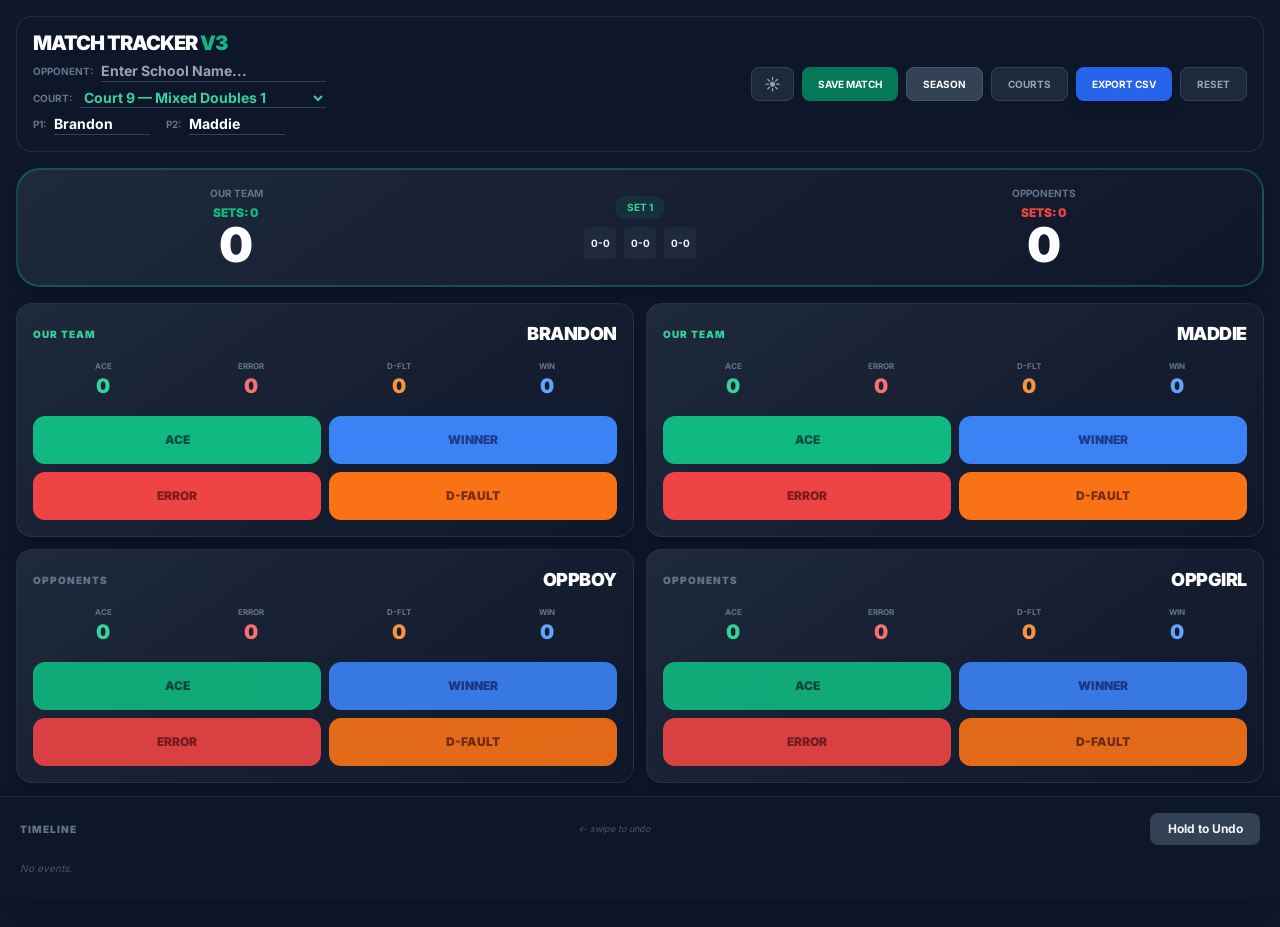
==== index.html @ 24e79d82 "made buttons be more visible on mobile" ====
<!DOCTYPE html>
<html lang="en">
<head>
    <meta charset="UTF-8">
    <meta name="viewport" content="width=device-width, initial-scale=1.0, maximum-scale=1.0, user-scalable=no">
    <!-- PWA / Add to Home Screen -->
    <meta name="apple-mobile-web-app-capable" content="yes">
    <meta name="apple-mobile-web-app-status-bar-style" content="black-translucent">
    <meta name="apple-mobile-web-app-title" content="Match Tracker">
    <meta name="theme-color" content="#10b981">
    <link rel="manifest" href="manifest.json">
    <link rel="apple-touch-icon" href="assets/icon.svg">
    <title>Tennis Match Tracker V3 - MPSSAA Edition</title>
    <script src="assets/tailwind.js"></script>
    <link rel="stylesheet" href="assets/inter.css">
    <style>
        body {
            font-family: 'Inter', sans-serif;
            background-color: #0f172a;
            user-select: none;
            -webkit-tap-highlight-color: transparent;
        }

        .player-card {
            background: linear-gradient(145deg, #1e293b, #0f172a);
            box-shadow: 0 10px 25px -5px rgba(0, 0, 0, 0.4);
        }

        .btn-active:active { transform: scale(0.95); }
        button { touch-action: manipulation; }

        .ace-btn   { background-color: #10b981; color: #064e3b; }
        .point-btn { background-color: #3b82f6; color: #1e3a8a; }
        .fault-btn { background-color: #ef4444; color: #7f1d1d; }
        .df-btn    { background-color: #f97316; color: #7c2d12; }

        .history-scroll::-webkit-scrollbar { width: 4px; }
        .history-scroll::-webkit-scrollbar-thumb { background: #334155; border-radius: 10px; }

        input::placeholder { color: #64748b; }

        /* ── Hold-to-confirm Undo ──────────────────────────────── */
        #undo-btn {
            position: relative;
            overflow: hidden;
            min-width: 110px;
        }
        #undo-btn::after {
            content: '';
            position: absolute;
            bottom: 0; left: 0;
            height: 3px; width: 0%;
            background: #10b981;
            transition: none;
        }
        #undo-btn.undo-holding::after {
            width: 100%;
            transition: width 0.6s linear;
        }

        /* ── Outdoor / high-contrast mode ─────────────────────── */
        body.outdoor { background-color: #000; }
        body.outdoor header { background: #111 !important; border-color: #444 !important; }
        body.outdoor .scoreboard { background: #111 !important; border-color: #444 !important; }
        body.outdoor .player-card { background: #111 !important; border-color: #555 !important; box-shadow: none; }
        body.outdoor .ace-btn   { background-color: #00e87a; color: #000; }
        body.outdoor .point-btn { background-color: #38bdf8; color: #000; }
        body.outdoor .fault-btn { background-color: #ff4444; color: #fff; }
        body.outdoor .df-btn    { background-color: #fb923c; color: #000; }
        body.outdoor #game-score-us,
        body.outdoor #game-score-them { font-size: 4rem !important; }
        body.outdoor .bottom-bar { background: rgba(0,0,0,0.98) !important; border-color: #333 !important; }
        #outdoor-btn.active { color: #fbbf24; border-color: #fbbf24; }

        /* ── Landscape phone layout ────────────────────────────── */
        @media (orientation: landscape) and (max-height: 600px) {
            body { padding: 0.25rem 0.5rem !important; }
            header { padding: 0.4rem 0.75rem !important; margin-bottom: 0.35rem !important; }
            header h1 { font-size: 0.9rem !important; }
            .opp-row { margin-top: 0.1rem !important; }
            .scoreboard { padding: 0.35rem 0.75rem !important; margin-bottom: 0.35rem !important; }
            #game-score-us, #game-score-them { font-size: 2rem !important; line-height: 1 !important; }
            #main-grid { grid-template-columns: repeat(2, 1fr) !important; padding-bottom: 5.5rem !important; }
            .player-card { padding: 0.5rem !important; }
            .stat-grid { margin-bottom: 0.35rem !important; }
            .stat-num { font-size: 1rem !important; }
            .bottom-bar { padding: 0.3rem 0.75rem !important; gap: 0.25rem !important; }
            .timeline-label, .swipe-hint { display: none !important; }
        }
    </style>
</head>
<body class="flex flex-col min-h-screen text-slate-100 p-2 sm:p-4">

    <!-- Header & Match Settings -->
    <header class="bg-slate-900/50 p-4 rounded-2xl border border-slate-700/50 mb-4">
        <div class="flex flex-col sm:flex-row justify-between items-start sm:items-center gap-4">
            <div class="w-full sm:w-auto">
                <h1 class="text-xl font-black text-white uppercase tracking-tighter leading-none">Match Tracker <span class="text-emerald-500">V3</span></h1>
                <div class="opp-row flex items-center gap-2 mt-2">
                    <span class="text-[10px] font-bold text-slate-500 uppercase flex-shrink-0">Opponent:</span>
                    <input id="opp-school" type="text" placeholder="Enter School Name..."
                           class="bg-transparent border-b border-slate-700 text-sm font-bold text-emerald-400 focus:outline-none focus:border-emerald-500 transition-colors w-full">
                </div>
                <div class="flex items-center gap-2 mt-1.5">
                    <span class="text-[10px] font-bold text-slate-500 uppercase flex-shrink-0">Court:</span>
                    <select id="court-select" onchange="onCourtChange()"
                            class="bg-transparent border-b border-slate-700 text-sm font-bold text-emerald-400 focus:outline-none focus:border-emerald-500 transition-colors flex-1 min-w-0">
                        <option value="C1">Court 1 — Boys Singles 1</option>
                        <option value="C2">Court 2 — Girls Singles 1</option>
                        <option value="C3">Court 3 — Boys Singles 2</option>
                        <option value="C4">Court 4 — Girls Singles 2</option>
                        <option value="C5">Court 5 — Boys Doubles 1</option>
                        <option value="C6">Court 6 — Girls Doubles 1</option>
                        <option value="C7">Court 7 — Boys Doubles 2</option>
                        <option value="C8">Court 8 — Girls Doubles 2</option>
                        <option value="C9" selected>Court 9 — Mixed Doubles 1</option>
                    </select>
                </div>
                <div class="flex items-center gap-4 mt-1.5">
                    <div class="flex items-center gap-2">
                        <span class="text-[10px] font-bold text-slate-500 uppercase flex-shrink-0">P1:</span>
                        <input id="p1-input" type="text" placeholder="Player name" value="Brandon" oninput="onPlayerNameChange()"
                               class="bg-transparent border-b border-slate-700 text-sm font-bold text-white focus:outline-none focus:border-emerald-500 w-24">
                    </div>
                    <div id="p2-input-row" class="flex items-center gap-2">
                        <span class="text-[10px] font-bold text-slate-500 uppercase flex-shrink-0">P2:</span>
                        <input id="p2-input" type="text" placeholder="Player name" value="Maddie" oninput="onPlayerNameChange()"
                               class="bg-transparent border-b border-slate-700 text-sm font-bold text-white focus:outline-none focus:border-emerald-500 w-24">
                    </div>
                </div>
            </div>
            <div class="flex gap-2 w-full sm:w-auto flex-wrap">
                <button id="outdoor-btn" onclick="toggleOutdoor()" title="Outdoor / High Contrast"
                        class="flex-none bg-slate-800 text-slate-400 text-base font-bold px-3 py-2 rounded-lg border border-slate-700 leading-none">☀</button>
                <button onclick="showSaveMatchModal()" class="flex-1 sm:flex-none bg-emerald-700 hover:bg-emerald-600 text-white text-[10px] font-bold px-4 py-2 rounded-lg uppercase transition-colors">Save Match</button>
                <button onclick="showSeasonView()" class="flex-1 sm:flex-none bg-slate-700 hover:bg-slate-600 text-white text-[10px] font-bold px-4 py-2 rounded-lg uppercase transition-colors border border-slate-600">Season</button>
                <button id="courts-btn" onclick="showCourtsModal()" class="flex-1 sm:flex-none bg-slate-800 text-slate-400 text-[10px] font-bold px-4 py-2 rounded-lg uppercase border border-slate-700">Courts</button>
                <button onclick="exportCSV()" class="flex-1 sm:flex-none bg-blue-600 hover:bg-blue-500 text-white text-[10px] font-bold px-4 py-2 rounded-lg uppercase transition-colors shadow-lg">Export CSV</button>
                <button onclick="showResetModal()" class="flex-1 sm:flex-none bg-slate-800 text-slate-400 text-[10px] font-bold px-4 py-2 rounded-lg uppercase border border-slate-700">Reset</button>
            </div>
        </div>
    </header>

    <!-- Scoreboard -->
    <section class="scoreboard player-card border-2 border-emerald-500/30 rounded-3xl p-4 mb-4">
        <div class="grid grid-cols-3 items-center text-center">
            <div class="flex flex-col items-center">
                <span class="text-[10px] font-bold text-slate-500 uppercase mb-1">Our Team</span>
                <div id="sets-us" class="text-xs font-black text-emerald-500">SETS: 0</div>
                <div id="game-score-us" class="text-5xl font-black text-white">0</div>
            </div>
            <div class="flex flex-col items-center">
                <div id="match-status" class="bg-emerald-500/10 text-emerald-400 text-[10px] px-3 py-1 rounded-full font-bold uppercase mb-2">Set 1</div>
                <div class="flex gap-2">
                    <div id="set1-score" class="w-8 h-8 flex items-center justify-center bg-slate-800 rounded text-[10px] font-bold leading-tight">0-0</div>
                    <div id="set2-score" class="w-8 h-8 flex items-center justify-center bg-slate-800 rounded text-[10px] font-bold leading-tight">0-0</div>
                    <div id="set3-score" class="w-8 h-8 flex items-center justify-center bg-slate-800 rounded text-[10px] font-bold leading-tight">0-0</div>
                </div>
            </div>
            <div class="flex flex-col items-center">
                <span class="text-[10px] font-bold text-slate-500 uppercase mb-1">Opponents</span>
                <div id="sets-them" class="text-xs font-black text-red-500">SETS: 0</div>
                <div id="game-score-them" class="text-5xl font-black text-white">0</div>
            </div>
        </div>
    </section>

    <!-- Scoring Grid -->
    <main id="main-grid" class="flex-grow grid grid-cols-1 sm:grid-cols-2 gap-3 pb-32">

        <!-- P1 (Our Team) -->
        <div id="p1-card" class="player-card rounded-2xl p-4 border border-slate-700/50">
            <div class="flex justify-between items-center mb-3">
                <span class="text-[10px] font-black text-emerald-400 uppercase tracking-widest">Our Team</span>
                <span id="p1-name" class="text-lg font-black text-white uppercase tracking-tight">Brandon</span>
            </div>
            <div class="stat-grid grid grid-cols-4 gap-2 mb-4 text-center">
                <div><p class="text-[8px] text-slate-500 font-bold uppercase">Ace</p><p id="p1-ace" class="stat-num text-xl font-black text-emerald-400">0</p></div>
                <div><p class="text-[8px] text-slate-500 font-bold uppercase">Error</p><p id="p1-fault" class="stat-num text-xl font-black text-red-400">0</p></div>
                <div><p class="text-[8px] text-slate-500 font-bold uppercase">D-Flt</p><p id="p1-df" class="stat-num text-xl font-black text-orange-400">0</p></div>
                <div><p class="text-[8px] text-slate-500 font-bold uppercase">Win</p><p id="p1-pointwon" class="stat-num text-xl font-black text-blue-400">0</p></div>
            </div>
            <div class="grid grid-cols-2 gap-2">
                <button onclick="handlePoint('P1', 'ace', 'us')" class="btn-active ace-btn py-4 rounded-xl font-black text-xs uppercase">Ace</button>
                <button onclick="handlePoint('P1', 'pointWon', 'us')" class="btn-active point-btn py-4 rounded-xl font-black text-xs uppercase">Winner</button>
                <button onclick="handlePoint('P1', 'fault', 'them')" class="btn-active fault-btn py-4 rounded-xl font-black text-xs uppercase">Error</button>
                <button onclick="handlePoint('P1', 'df', 'them')" class="btn-active df-btn py-4 rounded-xl font-black text-xs uppercase">D-Fault</button>
            </div>
        </div>

        <!-- P2 (Our Team, doubles only) -->
        <div id="p2-card" class="player-card rounded-2xl p-4 border border-slate-700/50">
            <div class="flex justify-between items-center mb-3">
                <span class="text-[10px] font-black text-emerald-400 uppercase tracking-widest">Our Team</span>
                <span id="p2-name" class="text-lg font-black text-white uppercase tracking-tight">Maddie</span>
            </div>
            <div class="stat-grid grid grid-cols-4 gap-2 mb-4 text-center">
                <div><p class="text-[8px] text-slate-500 font-bold uppercase">Ace</p><p id="p2-ace" class="stat-num text-xl font-black text-emerald-400">0</p></div>
                <div><p class="text-[8px] text-slate-500 font-bold uppercase">Error</p><p id="p2-fault" class="stat-num text-xl font-black text-red-400">0</p></div>
                <div><p class="text-[8px] text-slate-500 font-bold uppercase">D-Flt</p><p id="p2-df" class="stat-num text-xl font-black text-orange-400">0</p></div>
                <div><p class="text-[8px] text-slate-500 font-bold uppercase">Win</p><p id="p2-pointwon" class="stat-num text-xl font-black text-blue-400">0</p></div>
            </div>
            <div class="grid grid-cols-2 gap-2">
                <button onclick="handlePoint('P2', 'ace', 'us')" class="btn-active ace-btn py-4 rounded-xl font-black text-xs uppercase">Ace</button>
                <button onclick="handlePoint('P2', 'pointWon', 'us')" class="btn-active point-btn py-4 rounded-xl font-black text-xs uppercase">Winner</button>
                <button onclick="handlePoint('P2', 'fault', 'them')" class="btn-active fault-btn py-4 rounded-xl font-black text-xs uppercase">Error</button>
                <button onclick="handlePoint('P2', 'df', 'them')" class="btn-active df-btn py-4 rounded-xl font-black text-xs uppercase">D-Fault</button>
            </div>
        </div>

        <!-- OppA -->
        <div id="oppa-card" class="player-card rounded-2xl p-4 border border-slate-700/50">
            <div class="flex justify-between items-center mb-3">
                <span class="text-[10px] font-black text-slate-500 uppercase tracking-widest">Opponents</span>
                <span id="oppa-name" class="text-lg font-black text-white uppercase tracking-tight">OppBoy</span>
            </div>
            <div class="stat-grid grid grid-cols-4 gap-2 mb-4 text-center">
                <div><p class="text-[8px] text-slate-500 font-bold uppercase">Ace</p><p id="oppa-ace" class="stat-num text-xl font-black text-emerald-400">0</p></div>
                <div><p class="text-[8px] text-slate-500 font-bold uppercase">Error</p><p id="oppa-fault" class="stat-num text-xl font-black text-red-400">0</p></div>
                <div><p class="text-[8px] text-slate-500 font-bold uppercase">D-Flt</p><p id="oppa-df" class="stat-num text-xl font-black text-orange-400">0</p></div>
                <div><p class="text-[8px] text-slate-500 font-bold uppercase">Win</p><p id="oppa-pointwon" class="stat-num text-xl font-black text-blue-400">0</p></div>
            </div>
            <div class="grid grid-cols-2 gap-2">
                <button onclick="handlePoint('OppA', 'ace', 'them')" class="btn-active ace-btn py-4 rounded-xl font-black text-xs uppercase opacity-90">Ace</button>
                <button onclick="handlePoint('OppA', 'pointWon', 'them')" class="btn-active point-btn py-4 rounded-xl font-black text-xs uppercase opacity-90">Winner</button>
                <button onclick="handlePoint('OppA', 'fault', 'us')" class="btn-active fault-btn py-4 rounded-xl font-black text-xs uppercase opacity-90">Error</button>
                <button onclick="handlePoint('OppA', 'df', 'us')" class="btn-active df-btn py-4 rounded-xl font-black text-xs uppercase opacity-90">D-Fault</button>
            </div>
        </div>

        <!-- OppB (doubles only) -->
        <div id="oppb-card" class="player-card rounded-2xl p-4 border border-slate-700/50">
            <div class="flex justify-between items-center mb-3">
                <span class="text-[10px] font-black text-slate-500 uppercase tracking-widest">Opponents</span>
                <span id="oppb-name" class="text-lg font-black text-white uppercase tracking-tight">OppGirl</span>
            </div>
            <div class="stat-grid grid grid-cols-4 gap-2 mb-4 text-center">
                <div><p class="text-[8px] text-slate-500 font-bold uppercase">Ace</p><p id="oppb-ace" class="stat-num text-xl font-black text-emerald-400">0</p></div>
                <div><p class="text-[8px] text-slate-500 font-bold uppercase">Error</p><p id="oppb-fault" class="stat-num text-xl font-black text-red-400">0</p></div>
                <div><p class="text-[8px] text-slate-500 font-bold uppercase">D-Flt</p><p id="oppb-df" class="stat-num text-xl font-black text-orange-400">0</p></div>
                <div><p class="text-[8px] text-slate-500 font-bold uppercase">Win</p><p id="oppb-pointwon" class="stat-num text-xl font-black text-blue-400">0</p></div>
            </div>
            <div class="grid grid-cols-2 gap-2">
                <button onclick="handlePoint('OppB', 'ace', 'them')" class="btn-active ace-btn py-4 rounded-xl font-black text-xs uppercase opacity-90">Ace</button>
                <button onclick="handlePoint('OppB', 'pointWon', 'them')" class="btn-active point-btn py-4 rounded-xl font-black text-xs uppercase opacity-90">Winner</button>
                <button onclick="handlePoint('OppB', 'fault', 'us')" class="btn-active fault-btn py-4 rounded-xl font-black text-xs uppercase opacity-90">Error</button>
                <button onclick="handlePoint('OppB', 'df', 'us')" class="btn-active df-btn py-4 rounded-xl font-black text-xs uppercase opacity-90">D-Fault</button>
            </div>
        </div>

    </main>

    <!-- Undo & Recent Feed -->
    <div class="bottom-bar fixed bottom-0 left-0 right-0 p-4 bg-slate-900/95 backdrop-blur-md border-t border-slate-800 flex flex-col gap-2 shadow-2xl z-40">
        <div class="flex justify-between items-center px-1 gap-2">
            <span class="timeline-label text-[10px] font-black uppercase text-slate-500 tracking-widest flex-shrink-0">Timeline</span>
            <span class="swipe-hint text-[9px] text-slate-600 italic">← swipe to undo</span>
            <button id="undo-btn"
                    onmousedown="startUndoHold(event)" onmouseup="cancelUndoHold()" onmouseleave="cancelUndoHold()"
                    ontouchstart="startUndoHold(event)" ontouchend="cancelUndoHold()" ontouchcancel="cancelUndoHold()"
                    class="text-xs font-bold text-slate-100 bg-slate-700 hover:bg-slate-600 px-4 py-2 rounded-lg transition-colors flex-shrink-0">
                Hold to Undo
            </button>
        </div>
        <div id="history-feed" class="flex gap-2 overflow-x-auto history-scroll py-2 px-1 text-[10px]">
            <span class="text-slate-600 italic">Tracking in progress...</span>
        </div>
    </div>

    <!-- Courts Modal -->
    <div id="modal-courts" class="hidden fixed inset-0 bg-black/90 backdrop-blur-md z-50 flex flex-col items-center justify-end sm:justify-center p-0 sm:p-4">
        <div class="bg-slate-900 border border-slate-700 rounded-t-3xl sm:rounded-3xl max-w-sm w-full flex flex-col max-h-[92vh]">
        <div class="overflow-y-auto flex-1 p-4">
            <div class="flex items-center justify-between mb-5">
                <h3 class="text-lg font-black text-white uppercase tracking-tight">Court Results</h3>
                <span id="live-score-display" class="text-lg font-black text-emerald-400"></span>
            </div>

            <p class="text-[8px] text-slate-600 font-bold uppercase tracking-widest mb-2">Singles</p>
            <div class="flex flex-col gap-2 mb-4">
                <!-- Court 1 -->
                <div class="bg-slate-800/40 rounded-xl p-2.5">
                    <div class="flex items-center gap-2 mb-2">
                        <div class="flex-1 min-w-0"><span class="text-xs text-slate-400 font-bold block">Court 1</span><span class="text-[8px] text-slate-600">Boys Singles 1</span></div>
                        <button id="live-c0-w" onclick="selectCourt(0,'W')" class="w-14 py-2 rounded-lg font-black text-xs bg-slate-800 text-slate-500">W</button>
                        <button id="live-c0-l" onclick="selectCourt(0,'L')" class="w-14 py-2 rounded-lg font-black text-xs bg-slate-800 text-slate-500">L</button>
                    </div>
                    <input id="court-p-0-0" type="text" placeholder="Player name..." oninput="updateCourtPlayer(0,0,this.value)"
                           class="w-full bg-slate-800 border border-slate-700 rounded-lg px-2 py-1.5 text-xs font-bold text-white placeholder-slate-600 focus:outline-none focus:border-emerald-600">
                </div>
                <!-- Court 2 -->
                <div class="bg-slate-800/40 rounded-xl p-2.5">
                    <div class="flex items-center gap-2 mb-2">
                        <div class="flex-1 min-w-0"><span class="text-xs text-slate-400 font-bold block">Court 2</span><span class="text-[8px] text-slate-600">Girls Singles 1</span></div>
                        <button id="live-c1-w" onclick="selectCourt(1,'W')" class="w-14 py-2 rounded-lg font-black text-xs bg-slate-800 text-slate-500">W</button>
                        <button id="live-c1-l" onclick="selectCourt(1,'L')" class="w-14 py-2 rounded-lg font-black text-xs bg-slate-800 text-slate-500">L</button>
                    </div>
                    <input id="court-p-1-0" type="text" placeholder="Player name..." oninput="updateCourtPlayer(1,0,this.value)"
                           class="w-full bg-slate-800 border border-slate-700 rounded-lg px-2 py-1.5 text-xs font-bold text-white placeholder-slate-600 focus:outline-none focus:border-emerald-600">
                </div>
                <!-- Court 3 -->
                <div class="bg-slate-800/40 rounded-xl p-2.5">
                    <div class="flex items-center gap-2 mb-2">
                        <div class="flex-1 min-w-0"><span class="text-xs text-slate-400 font-bold block">Court 3</span><span class="text-[8px] text-slate-600">Boys Singles 2</span></div>
                        <button id="live-c2-w" onclick="selectCourt(2,'W')" class="w-14 py-2 rounded-lg font-black text-xs bg-slate-800 text-slate-500">W</button>
                        <button id="live-c2-l" onclick="selectCourt(2,'L')" class="w-14 py-2 rounded-lg font-black text-xs bg-slate-800 text-slate-500">L</button>
                    </div>
                    <input id="court-p-2-0" type="text" placeholder="Player name..." oninput="updateCourtPlayer(2,0,this.value)"
                           class="w-full bg-slate-800 border border-slate-700 rounded-lg px-2 py-1.5 text-xs font-bold text-white placeholder-slate-600 focus:outline-none focus:border-emerald-600">
                </div>
                <!-- Court 4 -->
                <div class="bg-slate-800/40 rounded-xl p-2.5">
                    <div class="flex items-center gap-2 mb-2">
                        <div class="flex-1 min-w-0"><span class="text-xs text-slate-400 font-bold block">Court 4</span><span class="text-[8px] text-slate-600">Girls Singles 2</span></div>
                        <button id="live-c3-w" onclick="selectCourt(3,'W')" class="w-14 py-2 rounded-lg font-black text-xs bg-slate-800 text-slate-500">W</button>
                        <button id="live-c3-l" onclick="selectCourt(3,'L')" class="w-14 py-2 rounded-lg font-black text-xs bg-slate-800 text-slate-500">L</button>
                    </div>
                    <input id="court-p-3-0" type="text" placeholder="Player name..." oninput="updateCourtPlayer(3,0,this.value)"
                           class="w-full bg-slate-800 border border-slate-700 rounded-lg px-2 py-1.5 text-xs font-bold text-white placeholder-slate-600 focus:outline-none focus:border-emerald-600">
                </div>
            </div>

            <p class="text-[8px] text-slate-600 font-bold uppercase tracking-widest mb-2">Doubles</p>
            <div class="flex flex-col gap-2 mb-4">
                <!-- Court 5 -->
                <div class="bg-slate-800/40 rounded-xl p-2.5">
                    <div class="flex items-center gap-2 mb-2">
                        <div class="flex-1 min-w-0"><span class="text-xs text-slate-400 font-bold block">Court 5</span><span class="text-[8px] text-slate-600">Boys Doubles 1</span></div>
                        <button id="live-c4-w" onclick="selectCourt(4,'W')" class="w-14 py-2 rounded-lg font-black text-xs bg-slate-800 text-slate-500">W</button>
                        <button id="live-c4-l" onclick="selectCourt(4,'L')" class="w-14 py-2 rounded-lg font-black text-xs bg-slate-800 text-slate-500">L</button>
                    </div>
                    <div class="flex gap-2">
                        <input id="court-p-4-0" type="text" placeholder="Player 1..." oninput="updateCourtPlayer(4,0,this.value)"
                               class="flex-1 min-w-0 bg-slate-800 border border-slate-700 rounded-lg px-2 py-1.5 text-xs font-bold text-white placeholder-slate-600 focus:outline-none focus:border-emerald-600">
                        <input id="court-p-4-1" type="text" placeholder="Player 2..." oninput="updateCourtPlayer(4,1,this.value)"
                               class="flex-1 min-w-0 bg-slate-800 border border-slate-700 rounded-lg px-2 py-1.5 text-xs font-bold text-white placeholder-slate-600 focus:outline-none focus:border-emerald-600">
                    </div>
                </div>
                <!-- Court 6 -->
                <div class="bg-slate-800/40 rounded-xl p-2.5">
                    <div class="flex items-center gap-2 mb-2">
                        <div class="flex-1 min-w-0"><span class="text-xs text-slate-400 font-bold block">Court 6</span><span class="text-[8px] text-slate-600">Girls Doubles 1</span></div>
                        <button id="live-c5-w" onclick="selectCourt(5,'W')" class="w-14 py-2 rounded-lg font-black text-xs bg-slate-800 text-slate-500">W</button>
                        <button id="live-c5-l" onclick="selectCourt(5,'L')" class="w-14 py-2 rounded-lg font-black text-xs bg-slate-800 text-slate-500">L</button>
                    </div>
                    <div class="flex gap-2">
                        <input id="court-p-5-0" type="text" placeholder="Player 1..." oninput="updateCourtPlayer(5,0,this.value)"
                               class="flex-1 min-w-0 bg-slate-800 border border-slate-700 rounded-lg px-2 py-1.5 text-xs font-bold text-white placeholder-slate-600 focus:outline-none focus:border-emerald-600">
                        <input id="court-p-5-1" type="text" placeholder="Player 2..." oninput="updateCourtPlayer(5,1,this.value)"
                               class="flex-1 min-w-0 bg-slate-800 border border-slate-700 rounded-lg px-2 py-1.5 text-xs font-bold text-white placeholder-slate-600 focus:outline-none focus:border-emerald-600">
                    </div>
                </div>
                <!-- Court 7 -->
                <div class="bg-slate-800/40 rounded-xl p-2.5">
                    <div class="flex items-center gap-2 mb-2">
                        <div class="flex-1 min-w-0"><span class="text-xs text-slate-400 font-bold block">Court 7</span><span class="text-[8px] text-slate-600">Boys Doubles 2</span></div>
                        <button id="live-c6-w" onclick="selectCourt(6,'W')" class="w-14 py-2 rounded-lg font-black text-xs bg-slate-800 text-slate-500">W</button>
                        <button id="live-c6-l" onclick="selectCourt(6,'L')" class="w-14 py-2 rounded-lg font-black text-xs bg-slate-800 text-slate-500">L</button>
                    </div>
                    <div class="flex gap-2">
                        <input id="court-p-6-0" type="text" placeholder="Player 1..." oninput="updateCourtPlayer(6,0,this.value)"
                               class="flex-1 min-w-0 bg-slate-800 border border-slate-700 rounded-lg px-2 py-1.5 text-xs font-bold text-white placeholder-slate-600 focus:outline-none focus:border-emerald-600">
                        <input id="court-p-6-1" type="text" placeholder="Player 2..." oninput="updateCourtPlayer(6,1,this.value)"
                               class="flex-1 min-w-0 bg-slate-800 border border-slate-700 rounded-lg px-2 py-1.5 text-xs font-bold text-white placeholder-slate-600 focus:outline-none focus:border-emerald-600">
                    </div>
                </div>
                <!-- Court 8 -->
                <div class="bg-slate-800/40 rounded-xl p-2.5">
                    <div class="flex items-center gap-2 mb-2">
                        <div class="flex-1 min-w-0"><span class="text-xs text-slate-400 font-bold block">Court 8</span><span class="text-[8px] text-slate-600">Girls Doubles 2</span></div>
                        <button id="live-c7-w" onclick="selectCourt(7,'W')" class="w-14 py-2 rounded-lg font-black text-xs bg-slate-800 text-slate-500">W</button>
                        <button id="live-c7-l" onclick="selectCourt(7,'L')" class="w-14 py-2 rounded-lg font-black text-xs bg-slate-800 text-slate-500">L</button>
                    </div>
                    <div class="flex gap-2">
                        <input id="court-p-7-0" type="text" placeholder="Player 1..." oninput="updateCourtPlayer(7,0,this.value)"
                               class="flex-1 min-w-0 bg-slate-800 border border-slate-700 rounded-lg px-2 py-1.5 text-xs font-bold text-white placeholder-slate-600 focus:outline-none focus:border-emerald-600">
                        <input id="court-p-7-1" type="text" placeholder="Player 2..." oninput="updateCourtPlayer(7,1,this.value)"
                               class="flex-1 min-w-0 bg-slate-800 border border-slate-700 rounded-lg px-2 py-1.5 text-xs font-bold text-white placeholder-slate-600 focus:outline-none focus:border-emerald-600">
                    </div>
                </div>
            </div>

            <p class="text-[8px] text-emerald-800 font-bold uppercase tracking-widest mb-2">Mixed</p>
            <div class="flex flex-col gap-2 mb-5">
                <!-- Court 9 -->
                <div class="bg-emerald-950/30 border border-emerald-900/40 rounded-xl p-2.5">
                    <div class="flex items-center gap-2 mb-2">
                        <div class="flex-1 min-w-0">
                            <span id="live-c9-label" class="text-xs text-emerald-300 font-bold block">Court 9</span>
                            <span class="text-[8px] text-emerald-700">Mixed Doubles 1</span>
                        </div>
                        <button id="live-c8-w" onclick="selectCourt(8,'W')" class="w-14 py-2 rounded-lg font-black text-xs bg-slate-800 text-slate-500">W</button>
                        <button id="live-c8-l" onclick="selectCourt(8,'L')" class="w-14 py-2 rounded-lg font-black text-xs bg-slate-800 text-slate-500">L</button>
                    </div>
                    <div class="flex gap-2">
                        <input id="court-p-8-0" type="text" placeholder="Player 1..." oninput="updateCourtPlayer(8,0,this.value)"
                               class="flex-1 min-w-0 bg-slate-800 border border-emerald-900/50 rounded-lg px-2 py-1.5 text-xs font-bold text-white placeholder-slate-600 focus:outline-none focus:border-emerald-600">
                        <input id="court-p-8-1" type="text" placeholder="Player 2..." oninput="updateCourtPlayer(8,1,this.value)"
                               class="flex-1 min-w-0 bg-slate-800 border border-emerald-900/50 rounded-lg px-2 py-1.5 text-xs font-bold text-white placeholder-slate-600 focus:outline-none focus:border-emerald-600">
                    </div>
                </div>
            </div>

        </div>
        <div class="flex flex-col gap-2 p-4 border-t border-slate-800 flex-shrink-0">
            <button onclick="closeCourtsModal()" class="w-full py-4 bg-slate-800 text-slate-300 rounded-xl font-bold text-sm uppercase">Done</button>
        </div>
        </div>
    </div>

    <!-- Reset Modal -->
    <div id="modal-reset" class="hidden fixed inset-0 bg-black/90 backdrop-blur-md z-50 flex items-center justify-center p-6">
        <div class="bg-slate-900 border border-slate-700 p-8 rounded-3xl max-w-xs w-full text-center">
            <h3 class="text-xl font-bold mb-2">Reset Match Data?</h3>
            <p class="text-slate-400 text-sm mb-6">This will clear all stats, scores, and history.</p>
            <div class="flex flex-col gap-2">
                <button onclick="resetMatch()" class="w-full py-4 bg-red-600 text-white rounded-xl font-black text-sm uppercase">Yes, Clear All</button>
                <button onclick="closeModal()" class="w-full py-3 bg-slate-800 text-slate-300 rounded-xl font-bold text-sm uppercase">Cancel</button>
            </div>
        </div>
    </div>

    <!-- Save Match Modal -->
    <div id="modal-save" class="hidden fixed inset-0 bg-black/90 backdrop-blur-md z-50 flex flex-col items-center justify-end sm:justify-center p-0 sm:p-4">
        <div class="bg-slate-900 border border-slate-700 rounded-t-3xl sm:rounded-3xl max-w-xs w-full flex flex-col max-h-[92vh]">
        <div class="overflow-y-auto flex-1 p-6">
            <h3 class="text-lg font-black text-white text-center mb-1 uppercase tracking-tight">Save Match</h3>
            <p id="save-match-desc" class="text-slate-400 text-xs text-center mb-5"></p>

            <!-- Court Results -->
            <div>
                <div class="flex items-center justify-between mb-3">
                    <label class="text-[10px] text-slate-500 font-bold uppercase">Court Results</label>
                    <span id="sm-score-display" class="text-xs font-black text-slate-400"></span>
                </div>

                <p class="text-[8px] text-slate-600 font-bold uppercase tracking-widest mb-2">Singles</p>
                <div class="flex flex-col gap-1.5 mb-4">
                    <div class="flex items-center gap-2">
                        <div class="flex-1 min-w-0"><span class="text-xs text-slate-400 font-bold block">Court 1</span><span class="text-[8px] text-slate-600">Boys Singles 1</span></div>
                        <button id="sm-c0-w" onclick="selectCourt(0,'W')" class="w-14 py-2 rounded-lg font-black text-xs bg-slate-800 text-slate-500">W</button>
                        <button id="sm-c0-l" onclick="selectCourt(0,'L')" class="w-14 py-2 rounded-lg font-black text-xs bg-slate-800 text-slate-500">L</button>
                    </div>
                    <div class="flex items-center gap-2">
                        <div class="flex-1 min-w-0"><span class="text-xs text-slate-400 font-bold block">Court 2</span><span class="text-[8px] text-slate-600">Girls Singles 1</span></div>
                        <button id="sm-c1-w" onclick="selectCourt(1,'W')" class="w-14 py-2 rounded-lg font-black text-xs bg-slate-800 text-slate-500">W</button>
                        <button id="sm-c1-l" onclick="selectCourt(1,'L')" class="w-14 py-2 rounded-lg font-black text-xs bg-slate-800 text-slate-500">L</button>
                    </div>
                    <div class="flex items-center gap-2">
                        <div class="flex-1 min-w-0"><span class="text-xs text-slate-400 font-bold block">Court 3</span><span class="text-[8px] text-slate-600">Boys Singles 2</span></div>
                        <button id="sm-c2-w" onclick="selectCourt(2,'W')" class="w-14 py-2 rounded-lg font-black text-xs bg-slate-800 text-slate-500">W</button>
                        <button id="sm-c2-l" onclick="selectCourt(2,'L')" class="w-14 py-2 rounded-lg font-black text-xs bg-slate-800 text-slate-500">L</button>
                    </div>
                    <div class="flex items-center gap-2">
                        <div class="flex-1 min-w-0"><span class="text-xs text-slate-400 font-bold block">Court 4</span><span class="text-[8px] text-slate-600">Girls Singles 2</span></div>
                        <button id="sm-c3-w" onclick="selectCourt(3,'W')" class="w-14 py-2 rounded-lg font-black text-xs bg-slate-800 text-slate-500">W</button>
                        <button id="sm-c3-l" onclick="selectCourt(3,'L')" class="w-14 py-2 rounded-lg font-black text-xs bg-slate-800 text-slate-500">L</button>
                    </div>
                </div>

                <p class="text-[8px] text-slate-600 font-bold uppercase tracking-widest mb-2">Doubles</p>
                <div class="flex flex-col gap-1.5 mb-4">
                    <div class="flex items-center gap-2">
                        <div class="flex-1 min-w-0"><span class="text-xs text-slate-400 font-bold block">Court 5</span><span class="text-[8px] text-slate-600">Boys Doubles 1</span></div>
                        <button id="sm-c4-w" onclick="selectCourt(4,'W')" class="w-14 py-2 rounded-lg font-black text-xs bg-slate-800 text-slate-500">W</button>
                        <button id="sm-c4-l" onclick="selectCourt(4,'L')" class="w-14 py-2 rounded-lg font-black text-xs bg-slate-800 text-slate-500">L</button>
                    </div>
                    <div class="flex items-center gap-2">
                        <div class="flex-1 min-w-0"><span class="text-xs text-slate-400 font-bold block">Court 6</span><span class="text-[8px] text-slate-600">Girls Doubles 1</span></div>
                        <button id="sm-c5-w" onclick="selectCourt(5,'W')" class="w-14 py-2 rounded-lg font-black text-xs bg-slate-800 text-slate-500">W</button>
                        <button id="sm-c5-l" onclick="selectCourt(5,'L')" class="w-14 py-2 rounded-lg font-black text-xs bg-slate-800 text-slate-500">L</button>
                    </div>
                    <div class="flex items-center gap-2">
                        <div class="flex-1 min-w-0"><span class="text-xs text-slate-400 font-bold block">Court 7</span><span class="text-[8px] text-slate-600">Boys Doubles 2</span></div>
                        <button id="sm-c6-w" onclick="selectCourt(6,'W')" class="w-14 py-2 rounded-lg font-black text-xs bg-slate-800 text-slate-500">W</button>
                        <button id="sm-c6-l" onclick="selectCourt(6,'L')" class="w-14 py-2 rounded-lg font-black text-xs bg-slate-800 text-slate-500">L</button>
                    </div>
                    <div class="flex items-center gap-2">
                        <div class="flex-1 min-w-0"><span class="text-xs text-slate-400 font-bold block">Court 8</span><span class="text-[8px] text-slate-600">Girls Doubles 2</span></div>
                        <button id="sm-c7-w" onclick="selectCourt(7,'W')" class="w-14 py-2 rounded-lg font-black text-xs bg-slate-800 text-slate-500">W</button>
                        <button id="sm-c7-l" onclick="selectCourt(7,'L')" class="w-14 py-2 rounded-lg font-black text-xs bg-slate-800 text-slate-500">L</button>
                    </div>
                </div>

                <p class="text-[8px] text-emerald-800 font-bold uppercase tracking-widest mb-2">Mixed</p>
                <div class="flex flex-col gap-1.5 mb-2">
                    <div class="flex items-center gap-2 bg-emerald-950/30 rounded-xl px-3 py-2">
                        <div class="flex-1 min-w-0">
                            <span id="sm-c9-label" class="text-xs text-emerald-300 font-bold block">Court 9</span>
                            <span class="text-[8px] text-emerald-700">Mixed Doubles 1</span>
                        </div>
                        <button id="sm-c8-w" onclick="selectCourt(8,'W')" class="w-14 py-2 rounded-lg font-black text-xs bg-slate-800 text-slate-500">W</button>
                        <button id="sm-c8-l" onclick="selectCourt(8,'L')" class="w-14 py-2 rounded-lg font-black text-xs bg-slate-800 text-slate-500">L</button>
                    </div>
                </div>
                <p class="text-[9px] text-slate-600 mb-1">Tap W or L for each court. Overall result is calculated automatically.</p>
            </div>

        </div>
        <div class="flex flex-col gap-2 p-4 border-t border-slate-800 flex-shrink-0">
            <button onclick="confirmSaveMatch()" class="w-full py-4 bg-emerald-600 text-white rounded-xl font-black text-sm uppercase">Save to Season</button>
            <button onclick="closeSaveModal()" class="w-full py-3 bg-slate-800 text-slate-300 rounded-xl font-bold text-sm uppercase">Cancel</button>
        </div>
        </div>
    </div>

    <!-- Season Overlay -->
    <div id="season-overlay" class="hidden fixed inset-0 bg-slate-950 z-50">
        <div class="flex flex-col h-full">
        <div class="flex items-center justify-between px-4 py-3 border-b border-slate-800 flex-shrink-0">
            <button id="season-back-btn" onclick="seasonBack()" class="hidden text-slate-300 font-bold text-sm px-3 py-2 rounded-lg bg-slate-800">← Back</button>
            <div id="season-title" class="text-base font-black text-white uppercase tracking-tight">Season</div>
            <div class="flex items-center gap-2">
                <button id="admin-btn" onclick="showAdminModal()" class="text-slate-600 text-[10px] px-2 py-1.5 rounded-lg bg-slate-800/60 leading-none" title="Admin mode">🔑</button>
                <button onclick="closeSeasonView()" class="text-slate-400 text-sm font-bold px-3 py-2 rounded-lg bg-slate-800">✕</button>
            </div>
        </div>
        <div id="season-content" class="flex-1 overflow-y-auto p-4"></div>
        </div>
    </div>

    <!-- Toast notification -->
    <div id="toast" class="hidden fixed top-4 left-1/2 -translate-x-1/2 bg-emerald-600 text-white text-xs font-bold px-5 py-2 rounded-full z-[60]"></div>

    <!-- Quick Add Match Modal -->
    <div id="modal-quick-add" class="hidden fixed inset-0 bg-black/90 backdrop-blur-md z-50 flex flex-col items-center justify-end sm:justify-center p-0 sm:p-4">
        <div class="bg-slate-900 border border-slate-700 rounded-t-3xl sm:rounded-3xl w-full max-w-xs flex flex-col max-h-[92vh]">
        <div class="overflow-y-auto flex-1 p-6">
            <h3 id="qa-modal-title" class="text-lg font-black text-white text-center mb-5 uppercase tracking-tight">Add Match</h3>

            <div class="flex flex-col gap-4">
                <div id="qa-header-fields" class="flex flex-col gap-4">
                <div>
                    <label class="text-[10px] text-slate-500 font-bold uppercase block mb-1">Date</label>
                    <input type="date" id="qa-date"
                           class="w-full bg-slate-800 border border-slate-700 rounded-xl px-3 py-2.5 text-sm font-bold text-white focus:outline-none focus:border-emerald-500">
                </div>
                <div>
                    <label class="text-[10px] text-slate-500 font-bold uppercase block mb-1">Opponent</label>
                    <input type="text" id="qa-opponent" placeholder="School name..."
                           class="w-full bg-slate-800 border border-slate-700 rounded-xl px-3 py-2.5 text-sm font-bold text-emerald-400 focus:outline-none focus:border-emerald-500">
                </div>
                </div>

                <!-- Court Results -->
                <div>
                    <div class="flex items-center justify-between mb-3">
                        <label class="text-[10px] text-slate-500 font-bold uppercase">Court Results</label>
                        <span id="qa-score-display" class="text-xs font-black text-slate-400"></span>
                    </div>

                    <p class="text-[8px] text-slate-600 font-bold uppercase tracking-widest mb-2">Singles</p>
                    <div class="flex flex-col gap-1.5 mb-4">
                        <div class="flex items-center gap-2">
                            <div class="flex-1 min-w-0">
                                <span class="text-xs text-slate-400 font-bold block">Court 1</span>
                                <span class="text-[8px] text-slate-600">Boys Singles 1</span>
                            </div>
                            <button id="qa-c0-w" onclick="selectCourt(0,'W')" class="w-14 py-2 rounded-lg font-black text-xs bg-slate-800 text-slate-500">W</button>
                            <button id="qa-c0-l" onclick="selectCourt(0,'L')" class="w-14 py-2 rounded-lg font-black text-xs bg-slate-800 text-slate-500">L</button>
                        </div>
                        <div class="flex items-center gap-2">
                            <div class="flex-1 min-w-0">
                                <span class="text-xs text-slate-400 font-bold block">Court 2</span>
                                <span class="text-[8px] text-slate-600">Girls Singles 1</span>
                            </div>
                            <button id="qa-c1-w" onclick="selectCourt(1,'W')" class="w-14 py-2 rounded-lg font-black text-xs bg-slate-800 text-slate-500">W</button>
                            <button id="qa-c1-l" onclick="selectCourt(1,'L')" class="w-14 py-2 rounded-lg font-black text-xs bg-slate-800 text-slate-500">L</button>
                        </div>
                        <div class="flex items-center gap-2">
                            <div class="flex-1 min-w-0">
                                <span class="text-xs text-slate-400 font-bold block">Court 3</span>
                                <span class="text-[8px] text-slate-600">Boys Singles 2</span>
                            </div>
                            <button id="qa-c2-w" onclick="selectCourt(2,'W')" class="w-14 py-2 rounded-lg font-black text-xs bg-slate-800 text-slate-500">W</button>
                            <button id="qa-c2-l" onclick="selectCourt(2,'L')" class="w-14 py-2 rounded-lg font-black text-xs bg-slate-800 text-slate-500">L</button>
                        </div>
                        <div class="flex items-center gap-2">
                            <div class="flex-1 min-w-0">
                                <span class="text-xs text-slate-400 font-bold block">Court 4</span>
                                <span class="text-[8px] text-slate-600">Girls Singles 2</span>
                            </div>
                            <button id="qa-c3-w" onclick="selectCourt(3,'W')" class="w-14 py-2 rounded-lg font-black text-xs bg-slate-800 text-slate-500">W</button>
                            <button id="qa-c3-l" onclick="selectCourt(3,'L')" class="w-14 py-2 rounded-lg font-black text-xs bg-slate-800 text-slate-500">L</button>
                        </div>
                    </div>

                    <p class="text-[8px] text-slate-600 font-bold uppercase tracking-widest mb-2">Doubles</p>
                    <div class="flex flex-col gap-1.5 mb-4">
                        <div class="flex items-center gap-2">
                            <div class="flex-1 min-w-0">
                                <span class="text-xs text-slate-400 font-bold block">Court 5</span>
                                <span class="text-[8px] text-slate-600">Boys Doubles 1</span>
                            </div>
                            <button id="qa-c4-w" onclick="selectCourt(4,'W')" class="w-14 py-2 rounded-lg font-black text-xs bg-slate-800 text-slate-500">W</button>
                            <button id="qa-c4-l" onclick="selectCourt(4,'L')" class="w-14 py-2 rounded-lg font-black text-xs bg-slate-800 text-slate-500">L</button>
                        </div>
                        <div class="flex items-center gap-2">
                            <div class="flex-1 min-w-0">
                                <span class="text-xs text-slate-400 font-bold block">Court 6</span>
                                <span class="text-[8px] text-slate-600">Girls Doubles 1</span>
                            </div>
                            <button id="qa-c5-w" onclick="selectCourt(5,'W')" class="w-14 py-2 rounded-lg font-black text-xs bg-slate-800 text-slate-500">W</button>
                            <button id="qa-c5-l" onclick="selectCourt(5,'L')" class="w-14 py-2 rounded-lg font-black text-xs bg-slate-800 text-slate-500">L</button>
                        </div>
                        <div class="flex items-center gap-2">
                            <div class="flex-1 min-w-0">
                                <span class="text-xs text-slate-400 font-bold block">Court 7</span>
                                <span class="text-[8px] text-slate-600">Boys Doubles 2</span>
                            </div>
                            <button id="qa-c6-w" onclick="selectCourt(6,'W')" class="w-14 py-2 rounded-lg font-black text-xs bg-slate-800 text-slate-500">W</button>
                            <button id="qa-c6-l" onclick="selectCourt(6,'L')" class="w-14 py-2 rounded-lg font-black text-xs bg-slate-800 text-slate-500">L</button>
                        </div>
                        <div class="flex items-center gap-2">
                            <div class="flex-1 min-w-0">
                                <span class="text-xs text-slate-400 font-bold block">Court 8</span>
                                <span class="text-[8px] text-slate-600">Girls Doubles 2</span>
                            </div>
                            <button id="qa-c7-w" onclick="selectCourt(7,'W')" class="w-14 py-2 rounded-lg font-black text-xs bg-slate-800 text-slate-500">W</button>
                            <button id="qa-c7-l" onclick="selectCourt(7,'L')" class="w-14 py-2 rounded-lg font-black text-xs bg-slate-800 text-slate-500">L</button>
                        </div>
                    </div>

                    <p class="text-[8px] text-emerald-800 font-bold uppercase tracking-widest mb-2">Mixed</p>
                    <div class="flex flex-col gap-1.5">
                        <div class="flex items-center gap-2 bg-emerald-950/30 rounded-xl px-3 py-2">
                            <div class="flex-1 min-w-0">
                                <span id="qa-c9-label" class="text-xs text-emerald-300 font-bold block">Court 9</span>
                                <span class="text-[8px] text-emerald-700">Mixed Doubles 1</span>
                            </div>
                            <button id="qa-c8-w" onclick="selectCourt(8,'W')" class="w-14 py-2 rounded-lg font-black text-xs bg-slate-800 text-slate-500">W</button>
                            <button id="qa-c8-l" onclick="selectCourt(8,'L')" class="w-14 py-2 rounded-lg font-black text-xs bg-slate-800 text-slate-500">L</button>
                        </div>
                    </div>
                    <p class="text-[9px] text-slate-600 mt-3">Tap W or L for each court played. Overall match result is calculated automatically.</p>
                </div>
            </div>

        </div>
        <div class="flex flex-col gap-2 p-4 border-t border-slate-800 flex-shrink-0">
            <button id="qa-submit-btn" onclick="submitQuickAdd()" class="w-full py-4 bg-emerald-600 text-white rounded-xl font-black text-sm uppercase">Add to Season</button>
            <button onclick="closeQuickAddModal()" class="w-full py-3 bg-slate-800 text-slate-300 rounded-xl font-bold text-sm uppercase">Cancel</button>
        </div>
        </div>
    </div>

    <!-- Edit Match Modal -->
    <div id="modal-edit-match" class="hidden fixed inset-0 bg-black/90 backdrop-blur-md z-[70] flex flex-col items-center justify-end sm:justify-center p-0 sm:p-4">
        <div class="bg-slate-900 border border-slate-700 rounded-t-3xl sm:rounded-3xl w-full max-w-xs flex flex-col max-h-[92vh]">
            <!-- Scrollable fields -->
            <div class="overflow-y-auto p-6 flex-1">
                <h3 class="text-lg font-black text-white text-center mb-5 uppercase tracking-tight">Edit Match</h3>
                <div class="flex flex-col gap-4">
                    <div>
                        <label class="text-[10px] text-slate-500 font-bold uppercase block mb-1">Date</label>
                        <input type="date" id="em-date" class="w-full bg-slate-800 border border-slate-700 rounded-xl px-3 py-2.5 text-sm font-bold text-white focus:outline-none focus:border-emerald-500">
                    </div>
                    <div>
                        <label class="text-[10px] text-slate-500 font-bold uppercase block mb-1">Opponent</label>
                        <input type="text" id="em-opponent" placeholder="School name..." class="w-full bg-slate-800 border border-slate-700 rounded-xl px-3 py-2.5 text-sm font-bold text-emerald-400 focus:outline-none focus:border-emerald-500">
                    </div>
                    <div>
                        <label class="text-[10px] text-slate-500 font-bold uppercase block mb-1">Court</label>
                        <select id="em-court" class="w-full bg-slate-800 border border-slate-700 rounded-xl px-3 py-2.5 text-sm font-bold text-white focus:outline-none focus:border-emerald-500">
                            <option value="">— Unknown —</option>
                            <option value="C1">Court 1 — Boys Singles 1</option>
                            <option value="C2">Court 2 — Girls Singles 1</option>
                            <option value="C3">Court 3 — Boys Singles 2</option>
                            <option value="C4">Court 4 — Girls Singles 2</option>
                            <option value="C5">Court 5 — Boys Doubles 1</option>
                            <option value="C6">Court 6 — Girls Doubles 1</option>
                            <option value="C7">Court 7 — Boys Doubles 2</option>
                            <option value="C8">Court 8 — Girls Doubles 2</option>
                            <option value="C9">Court 9 — Mixed Doubles 1</option>
                        </select>
                    </div>
                    <div>
                        <label class="text-[10px] text-slate-500 font-bold uppercase block mb-2">Set Scores <span class="text-slate-600 normal-case font-normal">(our score first)</span></label>
                        <div class="flex flex-col gap-2">
                            <div class="flex items-center gap-2">
                                <span class="text-[10px] text-slate-500 w-12 flex-shrink-0">Set 1</span>
                                <input type="number" id="em-s1-us" min="0" max="99" placeholder="0" class="w-full bg-slate-800 border border-slate-700 rounded-lg px-3 py-2 text-sm font-bold text-white text-center focus:outline-none focus:border-emerald-500">
                                <span class="text-slate-600 font-bold">–</span>
                                <input type="number" id="em-s1-them" min="0" max="99" placeholder="0" class="w-full bg-slate-800 border border-slate-700 rounded-lg px-3 py-2 text-sm font-bold text-white text-center focus:outline-none focus:border-emerald-500">
                            </div>
                            <div class="flex items-center gap-2">
                                <span class="text-[10px] text-slate-500 w-12 flex-shrink-0">Set 2</span>
                                <input type="number" id="em-s2-us" min="0" max="99" placeholder="0" class="w-full bg-slate-800 border border-slate-700 rounded-lg px-3 py-2 text-sm font-bold text-white text-center focus:outline-none focus:border-emerald-500">
                                <span class="text-slate-600 font-bold">–</span>
                                <input type="number" id="em-s2-them" min="0" max="99" placeholder="0" class="w-full bg-slate-800 border border-slate-700 rounded-lg px-3 py-2 text-sm font-bold text-white text-center focus:outline-none focus:border-emerald-500">
                            </div>
                            <div class="flex items-center gap-2">
                                <span class="text-[10px] text-slate-500 w-12 leading-tight flex-shrink-0">Set 3 <span class="text-[8px] text-slate-600 block">10pt TB</span></span>
                                <input type="number" id="em-s3-us" min="0" max="99" placeholder="0" class="w-full bg-slate-800 border border-slate-700 rounded-lg px-3 py-2 text-sm font-bold text-white text-center focus:outline-none focus:border-emerald-500">
                                <span class="text-slate-600 font-bold">–</span>
                                <input type="number" id="em-s3-them" min="0" max="99" placeholder="0" class="w-full bg-slate-800 border border-slate-700 rounded-lg px-3 py-2 text-sm font-bold text-white text-center focus:outline-none focus:border-emerald-500">
                            </div>
                        </div>
                    </div>
                </div>
            </div>
            <!-- Always-visible action buttons -->
            <div class="flex flex-col gap-2 p-4 border-t border-slate-800 flex-shrink-0">
                <button onclick="submitEditMatch()" class="w-full py-4 bg-emerald-600 text-white rounded-xl font-black text-sm uppercase">Save Changes</button>
                <button onclick="closeEditMatchModal()" class="w-full py-3 bg-slate-800 text-slate-300 rounded-xl font-bold text-sm uppercase">Cancel</button>
            </div>
        </div>
    </div>

    <!-- Admin Modal -->
    <div id="modal-admin" class="hidden fixed inset-0 bg-black/90 backdrop-blur-md z-[70] flex items-center justify-center p-6">
        <div class="bg-slate-900 border border-slate-700 p-6 rounded-3xl max-w-xs w-full">
            <h3 class="text-lg font-black text-white text-center mb-1 uppercase tracking-tight">Admin Mode</h3>
            <p class="text-slate-500 text-[10px] text-center mb-5">Enter your GitHub Personal Access Token to push court results directly to GitHub so all visitors see them.</p>
            <div id="admin-signed-in" class="hidden mb-4">
                <div class="flex items-center gap-2 bg-emerald-950/50 border border-emerald-800/50 rounded-xl px-3 py-2.5 mb-3">
                    <span class="text-emerald-400 text-sm">✓</span>
                    <span class="text-emerald-300 text-xs font-bold">Admin mode active</span>
                </div>
                <button onclick="clearAdminToken()" class="w-full py-3 bg-red-900/40 text-red-400 rounded-xl font-bold text-sm uppercase border border-red-800/40">Sign Out</button>
            </div>
            <div id="admin-signed-out" class="mb-4">
                <label class="text-[10px] text-slate-500 font-bold uppercase block mb-1">GitHub Token (PAT)</label>
                <input type="password" id="admin-token-input" placeholder="github_pat_..."
                       class="w-full bg-slate-800 border border-slate-700 rounded-xl px-3 py-2.5 text-sm font-mono text-emerald-400 focus:outline-none focus:border-emerald-500 mb-3">
                <p class="text-[9px] text-slate-600 mb-3">Create a Fine-grained PAT with <strong class="text-slate-500">Contents: Read and write</strong> access to this repo.</p>
                <button onclick="saveAdminToken()" class="w-full py-3 bg-emerald-600 text-white rounded-xl font-black text-sm uppercase">Enable Admin Mode</button>
            </div>
            <button onclick="closeAdminModal()" class="w-full py-3 bg-slate-800 text-slate-300 rounded-xl font-bold text-sm uppercase">Close</button>
        </div>
    </div>

    <!-- Hidden CSV import input -->
    <input type="file" id="csv-import-input" accept=".csv" class="hidden" onchange="handleCSVImport(event)">

    <script>
        // ── Court configuration ───────────────────────────────────
        const COURT_CONFIGS = [
            { id:'C1', label:'Court 1', desc:'Boys Singles 1',  ourCount:1, oppLabels:['OppBoy'] },
            { id:'C2', label:'Court 2', desc:'Girls Singles 1', ourCount:1, oppLabels:['OppGirl'] },
            { id:'C3', label:'Court 3', desc:'Boys Singles 2',  ourCount:1, oppLabels:['OppBoy'] },
            { id:'C4', label:'Court 4', desc:'Girls Singles 2', ourCount:1, oppLabels:['OppGirl'] },
            { id:'C5', label:'Court 5', desc:'Boys Doubles 1',  ourCount:2, oppLabels:['OppBoy1','OppBoy2'] },
            { id:'C6', label:'Court 6', desc:'Girls Doubles 1', ourCount:2, oppLabels:['OppGirl1','OppGirl2'] },
            { id:'C7', label:'Court 7', desc:'Boys Doubles 2',  ourCount:2, oppLabels:['OppBoy1','OppBoy2'] },
            { id:'C8', label:'Court 8', desc:'Girls Doubles 2', ourCount:2, oppLabels:['OppGirl1','OppGirl2'] },
            { id:'C9', label:'Court 9', desc:'Mixed Doubles 1', ourCount:2, oppLabels:['OppBoy','OppGirl'] },
        ];
        let courtId = 'C9';
        let playerNames = { P1: 'Brandon', P2: 'Maddie' };

        function getCourtConfig() { return COURT_CONFIGS.find(c => c.id === courtId) || COURT_CONFIGS[8]; }
        function getDisplayName(key) {
            if (key === 'P1') return playerNames.P1 || 'P1';
            if (key === 'P2') return playerNames.P2 || 'P2';
            const cfg = getCourtConfig();
            if (key === 'OppA') return cfg.oppLabels[0];
            if (key === 'OppB') return cfg.oppLabels[1] || 'OppB';
            return key;
        }

        function onCourtChange() {
            courtId = document.getElementById('court-select').value;
            updateUI();
        }
        function onPlayerNameChange() {
            playerNames.P1 = document.getElementById('p1-input').value.trim() || 'P1';
            playerNames.P2 = document.getElementById('p2-input').value.trim() || 'P2';
            const liveLabel = document.getElementById('live-c9-label');
            if (liveLabel) liveLabel.innerText = 'Court 9 — ' + playerNames.P1 + ' & ' + playerNames.P2;
            updateUI();
        }

        // ── State ─────────────────────────────────────────────────
        let gamePoints = { us: 0, them: 0 };
        let setScore = [
            { us: 0, them: 0 },
            { us: 0, them: 0 },
            { us: 0, them: 0 }
        ];
        let setsWon = { us: 0, them: 0 };
        let currentSetIndex = 0;
        let matchOver = false;

        let playerStats = {
            P1:   { ace: 0, fault: 0, df: 0, pointWon: 0 },
            P2:   { ace: 0, fault: 0, df: 0, pointWon: 0 },
            OppA: { ace: 0, fault: 0, df: 0, pointWon: 0 },
            OppB: { ace: 0, fault: 0, df: 0, pointWon: 0 }
        };

        let history = [];
        const SCORE_LABELS = ["0", "15", "30", "40", "AD"];

// ── 3. Outdoor / high-contrast mode ──────────────────────
        function toggleOutdoor() {
            document.body.classList.toggle('outdoor');
            document.getElementById('outdoor-btn').classList.toggle('active');
        }

        // ── 5. Hold-to-confirm Undo ───────────────────────────────
        let undoHoldTimer = null;
        function startUndoHold(e) {
            if (history.length === 0) return;
            e.preventDefault();
            const btn = document.getElementById('undo-btn');
            btn.classList.add('undo-holding');
            undoHoldTimer = setTimeout(() => {
                btn.classList.remove('undo-holding');
                undo();
                window.navigator.vibrate && window.navigator.vibrate([20, 10, 20]);
            }, 600);
        }
        function cancelUndoHold() {
            clearTimeout(undoHoldTimer);
            document.getElementById('undo-btn').classList.remove('undo-holding');
        }

        // ── 7. Swipe left on timeline to undo ────────────────────
        let swipeStartX = 0, swipeStartY = 0;
        const feedEl = document.getElementById('history-feed');
        feedEl.addEventListener('touchstart', e => {
            swipeStartX = e.touches[0].clientX;
            swipeStartY = e.touches[0].clientY;
        }, { passive: true });
        feedEl.addEventListener('touchend', e => {
            const dx = e.changedTouches[0].clientX - swipeStartX;
            const dy = e.changedTouches[0].clientY - swipeStartY;
            if (dx < -60 && Math.abs(dy) < 40) undo();
        }, { passive: true });

        // ── Scoring ───────────────────────────────────────────────
        function getGameScoreString(pts, isTB) {
            if (isTB) return `${pts.us}-${pts.them}`;
            return `${SCORE_LABELS[pts.us] || pts.us}-${SCORE_LABELS[pts.them] || pts.them}`;
        }

        function handlePoint(player, actionType, sideWinner) {
            if (matchOver) return;

            const isMatchTiebreak = (currentSetIndex === 2);
            const isSetTiebreak = (setScore[currentSetIndex].us === 6 && setScore[currentSetIndex].them === 6 && currentSetIndex < 2);
            const isTB = isMatchTiebreak || isSetTiebreak;

            playerStats[player][actionType]++;
            const result = incrementScore(sideWinner);

            let finalRowGameScore, finalRowSetScore;
            if (result.gameEnded) {
                finalRowGameScore = result.finalTally;
                finalRowSetScore  = `Set ${result.prevSetIndex + 1}: ${result.finalSetTally}`;
            } else {
                finalRowGameScore = getGameScoreString(gamePoints, isTB);
                finalRowSetScore  = `Set ${currentSetIndex + 1}: ${setScore[currentSetIndex].us}-${setScore[currentSetIndex].them}`;
            }

            const timestamp = new Date().toLocaleTimeString([], { hour: '2-digit', minute: '2-digit', second: '2-digit' });
            history.unshift({
                player, type: actionType, side: sideWinner, timestamp,
                csvGameScore: finalRowGameScore, csvSetScore: finalRowSetScore,
                state: JSON.parse(JSON.stringify({ gamePoints, setScore, setsWon, currentSetIndex, matchOver }))
            });

            updateUI();
            triggerHaptic(actionType);
        }

        function incrementScore(side) {
            const otherSide = side === 'us' ? 'them' : 'us';
            const isSetTiebreak   = (setScore[currentSetIndex].us === 6 && setScore[currentSetIndex].them === 6 && currentSetIndex < 2);
            const isMatchTiebreak = (currentSetIndex === 2);
            const isTB = isMatchTiebreak || isSetTiebreak;
            let result = { gameEnded: false };

            if (isTB) {
                gamePoints[side]++;
                const target = isMatchTiebreak ? 10 : 7;
                if (isMatchTiebreak) {
                    setScore[currentSetIndex][side]    = gamePoints[side];
                    setScore[currentSetIndex][otherSide] = gamePoints[otherSide];
                }
                if (gamePoints[side] >= target && (gamePoints[side] - gamePoints[otherSide] >= 2)) {
                    result = winGame(side, true);
                }
            } else {
                if (gamePoints[side] === 3) {
                    if (gamePoints[otherSide] < 3)      result = winGame(side, false);
                    else if (gamePoints[otherSide] === 3) gamePoints[side] = 4;
                    else if (gamePoints[otherSide] === 4) gamePoints[otherSide] = 3;
                } else if (gamePoints[side] === 4) {
                    result = winGame(side, false);
                } else {
                    gamePoints[side]++;
                }
            }
            return result;
        }

        function winGame(side, isTB) {
            const otherSide = side === 'us' ? 'them' : 'us';
            const isMatchTiebreak = (currentSetIndex === 2);
            const finalTally = isTB ? `${gamePoints.us}-${gamePoints.them}` : "Game Won";
            const prevSetIndex = currentSetIndex;

            if (!isMatchTiebreak) setScore[currentSetIndex][side]++;
            else setScore[currentSetIndex][side] = gamePoints[side];

            const finalSetTally = `${setScore[currentSetIndex].us}-${setScore[currentSetIndex].them}`;
            gamePoints = { us: 0, them: 0 };

            const gamesWon  = setScore[currentSetIndex][side];
            const gamesLost = setScore[currentSetIndex][otherSide];

            if (isMatchTiebreak) {
                winSet(side);
            } else if ((gamesWon >= 6 && (gamesWon - gamesLost >= 2)) || gamesWon === 7) {
                winSet(side);
            }

            return { gameEnded: true, finalTally, finalSetTally, prevSetIndex };
        }

        function winSet(side) {
            setsWon[side]++;
            if (setsWon[side] === 2) matchOver = true;
            else if (setsWon.us + setsWon.them < 3) {
                currentSetIndex++;
                if (currentSetIndex > 2) matchOver = true;
            } else matchOver = true;
        }

        function undo() {
            if (history.length === 0) return;
            const last = history.shift();
            playerStats[last.player][last.type] = Math.max(0, playerStats[last.player][last.type] - 1);
            if (history.length > 0) {
                const s = history[0].state;
                gamePoints      = JSON.parse(JSON.stringify(s.gamePoints));
                setScore        = JSON.parse(JSON.stringify(s.setScore));
                setsWon         = JSON.parse(JSON.stringify(s.setsWon));
                currentSetIndex = s.currentSetIndex;
                matchOver       = s.matchOver;
            } else {
                resetScoringOnly();
            }
            updateUI();
        }

        function resetScoringOnly() {
            gamePoints      = { us: 0, them: 0 };
            setScore        = [{ us:0, them:0 }, { us:0, them:0 }, { us:0, them:0 }];
            setsWon         = { us: 0, them: 0 };
            currentSetIndex = 0;
            matchOver       = false;
        }

        function updateUI() {
            // Update stat counters (element IDs match lowercase key, e.g. p1-ace, oppa-pointwon)
            for (const player in playerStats) {
                for (const stat in playerStats[player]) {
                    const el = document.getElementById(`${player.toLowerCase()}-${stat.toLowerCase()}`);
                    if (el) el.innerText = playerStats[player][stat];
                }
            }

            // Update player name displays and show/hide cards based on court
            const cfg = getCourtConfig();
            const isDoubles = cfg.ourCount === 2;
            document.getElementById('p1-name').innerText   = playerNames.P1 || 'P1';
            document.getElementById('p2-name').innerText   = playerNames.P2 || 'P2';
            document.getElementById('oppa-name').innerText = cfg.oppLabels[0];
            document.getElementById('oppb-name').innerText = cfg.oppLabels[1] || '';
            document.getElementById('p2-card').style.display    = isDoubles ? '' : 'none';
            document.getElementById('oppb-card').style.display  = isDoubles ? '' : 'none';
            document.getElementById('p2-input-row').style.display = isDoubles ? '' : 'none';

            const isTiebreak = (setScore[currentSetIndex].us === 6 && setScore[currentSetIndex].them === 6) || currentSetIndex === 2;
            document.getElementById('game-score-us').innerText   = isTiebreak ? gamePoints.us   : (SCORE_LABELS[gamePoints.us]   || "0");
            document.getElementById('game-score-them').innerText = isTiebreak ? gamePoints.them : (SCORE_LABELS[gamePoints.them] || "0");

            document.getElementById('sets-us').innerText    = `SETS: ${setsWon.us}`;
            document.getElementById('sets-them').innerText  = `SETS: ${setsWon.them}`;
            document.getElementById('set1-score').innerText = `${setScore[0].us}-${setScore[0].them}`;
            document.getElementById('set2-score').innerText = `${setScore[1].us}-${setScore[1].them}`;
            document.getElementById('set3-score').innerText = `${setScore[2].us}-${setScore[2].them}`;

            const statusEl = document.getElementById('match-status');
            if (matchOver) {
                statusEl.innerText   = "Match Over";
                statusEl.className   = "bg-white text-slate-900 text-[10px] px-3 py-1 rounded-full font-black uppercase mb-2";
            } else {
                statusEl.innerText   = currentSetIndex === 2 ? "Match Tiebreak" : `Set ${currentSetIndex + 1}`;
                statusEl.className   = "bg-emerald-500/10 text-emerald-400 text-[10px] px-3 py-1 rounded-full font-bold uppercase mb-2";
            }

            const feed = document.getElementById('history-feed');
            if (history.length === 0) {
                feed.innerHTML = '<span class="text-slate-600 italic">No events.</span>';
            } else {
                const labelMap = { ace: 'ACE', pointWon: 'WINNER', fault: 'ERROR', df: 'D-FAULT' };
                const colorMap = { ace: 'text-emerald-400', pointWon: 'text-blue-400', fault: 'text-red-400', df: 'text-orange-400' };
                feed.innerHTML = history.slice(0, 8).map(h =>
                    `<div class="flex-shrink-0 bg-slate-800 border border-slate-700 px-3 py-1 rounded-full whitespace-nowrap shadow-sm">` +
                    `<span class="font-bold text-white">${getDisplayName(h.player)}:</span> ` +
                    `<span class="${colorMap[h.type]} font-black uppercase text-[8px]">${labelMap[h.type] || h.type.toUpperCase()}</span></div>`
                ).join('');
            }
        }

        function triggerHaptic(type) {
            if (!window.navigator.vibrate) return;
            if (type === 'ace') window.navigator.vibrate([40, 20, 40]);
            else window.navigator.vibrate(40);
        }

        function formatCsvCell(val) { return `="${val}"`; }

        function exportCSV() {
            const school  = document.getElementById('opp-school').value || "Unknown School";
            const date    = new Date().toISOString().split('T')[0];
            const cfg     = getCourtConfig();
            const ourLabel = cfg.ourCount === 2
                ? `${playerNames.P1} / ${playerNames.P2}`
                : playerNames.P1;
            let csv = `\uFEFFTennis Match Report,Date: ${date},Opponent: ${school},Court: ${cfg.label} — ${cfg.desc}\n\n`;

            csv += `Final Score Summary\n`;
            csv += `Team,Sets Won,Set 1,Set 2,Set 3 (10pt TB)\n`;
            csv += `Our Team (${ourLabel}),${setsWon.us},${formatCsvCell(setScore[0].us+'-'+setScore[0].them)},${formatCsvCell(setScore[1].us+'-'+setScore[1].them)},${formatCsvCell(setScore[2].us+'-'+setScore[2].them)}\n`;
            csv += `${school},${setsWon.them},${formatCsvCell(setScore[0].them+'-'+setScore[0].us)},${formatCsvCell(setScore[1].them+'-'+setScore[1].us)},${formatCsvCell(setScore[2].them+'-'+setScore[2].us)}\n\n`;

            csv += `Player Stats\n`;
            csv += `Player,Aces,Errors,Double-Faults,Winners\n`;
            const activePlayers = cfg.ourCount === 2
                ? ['P1','P2','OppA','OppB']
                : ['P1','OppA'];
            activePlayers.forEach(key => {
                const name = getDisplayName(key);
                const s = playerStats[key];
                csv += `${name},${s.ace},${s.fault},${s.df},${s.pointWon}\n`;
            });

            csv += `\nTimeline\n`;
            csv += `Timestamp,Player,Action,Game Score,Set Score\n`;
            const actionMap = { pointWon: 'Winner', df: 'Double-Fault', fault: 'Error', ace: 'Ace' };
            [...history].reverse().forEach(h => {
                const actionName = actionMap[h.type] || (h.type.charAt(0).toUpperCase() + h.type.slice(1));
                csv += `${h.timestamp},${getDisplayName(h.player)},${actionName},${formatCsvCell(h.csvGameScore)},${formatCsvCell(h.csvSetScore)}\n`;
            });

            const blob = new Blob([csv], { type: 'text/csv;charset=utf-8;' });
            const url  = window.URL.createObjectURL(blob);
            const a    = document.createElement('a');
            a.setAttribute('href', url);
            a.setAttribute('download', `match_vs_${school.replace(/\s+/g, '_')}_${date}.csv`);
            a.click();
        }

        // Builds the CSV string for a match (with optional court override)
        function buildMatchCSVContent(m, courtsOverride) {
            const courts = courtsOverride !== undefined ? courtsOverride : (m.courts || null);
            const ss  = m.setScores || [{us:0,them:0},{us:0,them:0},{us:0,them:0}];
            const opp = m.opponent;

            let csv = `\uFEFFTennis Match Report,Date: ${m.date},Opponent: ${opp},CourtId: ${m.courtId || ''},Court: ${m.courtLabel || ''}\n\n`;
            csv += `Final Score Summary\n`;
            csv += `Team,Sets Won,Set 1,Set 2,Set 3 (10pt TB)\n`;
            const ourTeamLabel = m.courtLabel ? `Our Team (${m.courtLabel.split('—')[1]?.trim() || 'Our Team'})` : 'Our Team';
            csv += `${ourTeamLabel},${m.setsWon.us},${formatCsvCell(ss[0].us+'-'+ss[0].them)},${formatCsvCell(ss[1].us+'-'+ss[1].them)},${formatCsvCell(ss[2].us+'-'+ss[2].them)}\n`;
            csv += `${opp},${m.setsWon.them},${formatCsvCell(ss[0].them+'-'+ss[0].us)},${formatCsvCell(ss[1].them+'-'+ss[1].us)},${formatCsvCell(ss[2].them+'-'+ss[2].us)}\n\n`;

            if (courts && courts.some(c => c.result)) {
                csv += `Court Results\n`;
                csv += `Court,Description,Type,Note,Result\n`;
                courts.forEach(c => {
                    csv += `${c.label || ''},${c.desc || ''},${c.type || ''},${c.note || ''},${c.result || ''}\n`;
                });
                csv += '\n';
            }

            csv += `Player Stats\n`;
            csv += `Player,Aces,Errors,Double-Faults,Winners\n`;
            const ps = m.playerStats || {};
            for (const p of Object.keys(ps)) {
                const s = ps[p] || {ace:0, fault:0, df:0, pointWon:0};
                csv += `${p},${s.ace},${s.fault},${s.df},${s.pointWon}\n`;
            }

            csv += `\nTimeline\n`;
            csv += `Timestamp,Player,Action,Game Score,Set Score\n`;
            const actionMap = { pointWon: 'Winner', df: 'Double-Fault', fault: 'Error', ace: 'Ace' };
            [...(m.timeline || [])].reverse().forEach(h => {
                const action = actionMap[h.type] || (h.type.charAt(0).toUpperCase() + h.type.slice(1));
                csv += `${h.timestamp},${h.player},${action},${formatCsvCell(h.csvGameScore)},${formatCsvCell(h.csvSetScore)}\n`;
            });

            return csv;
        }

        function exportMatchCSV(matchId) {
            const m = allSeasonMatches.find(x => x.id === matchId);
            if (!m) return;
            const overrides = loadCourtOverrides();
            const courts = (m._gh && overrides[matchId]) ? overrides[matchId] : (m.courts || null);
            const csv = buildMatchCSVContent(m, courts);
            const blob = new Blob([csv], { type: 'text/csv;charset=utf-8;' });
            const url  = URL.createObjectURL(blob);
            const a    = document.createElement('a');
            a.href = url;
            a.download = `match_vs_${m.opponent.replace(/\s+/g,'_')}_${m.date}.csv`;
            a.click();
        }

        // Overwrites a GitHub match CSV with updated content (courts, scores, etc.)
        async function pushCourtsToGitHub(match, courts) {
            const token = getAdminToken();
            if (!token || !match._ghFile || !match._ghSha) return { ok: false, error: 'missing credentials or file info' };

            const csvContent = buildMatchCSVContent(match, courts);
            const encoded = btoa(unescape(encodeURIComponent(csvContent)));

            try {
                const res = await fetch(
                    `https://api.github.com/repos/${GH_OWNER}/${GH_REPO}/contents/${GH_FOLDER}/${match._ghFile}`,
                    {
                        method: 'PUT',
                        headers: {
                            'Authorization': `token ${token}`,
                            'Content-Type': 'application/json'
                        },
                        body: JSON.stringify({
                            message: `Update match: ${match.opponent} (${match.date})`,
                            content: encoded,
                            sha: match._ghSha
                        })
                    }
                );
                if (res.status === 401) {
                    localStorage.removeItem(ADMIN_TOKEN_KEY);
                    updateAdminBtn();
                    return { ok: false, error: 'Token rejected — admin mode disabled' };
                }
                return { ok: res.ok, error: res.ok ? null : `GitHub error ${res.status}` };
            } catch (e) {
                return { ok: false, error: e.message };
            }
        }

        // Creates a brand-new CSV file in the GitHub matches/ folder
        async function pushNewMatchToGitHub(matchRecord) {
            const token = getAdminToken();
            if (!token) return { ok: false, error: 'not in admin mode' };
            const csvContent = buildMatchCSVContent(matchRecord, matchRecord.courts || null);
            const encoded    = btoa(unescape(encodeURIComponent(csvContent)));
            const filename   = `match_vs_${matchRecord.opponent.replace(/[^a-zA-Z0-9]/g,'_')}_${matchRecord.date}.csv`;
            try {
                const res = await fetch(
                    `https://api.github.com/repos/${GH_OWNER}/${GH_REPO}/contents/${GH_FOLDER}/${filename}`,
                    {
                        method: 'PUT',
                        headers: { 'Authorization': `token ${token}`, 'Content-Type': 'application/json' },
                        body: JSON.stringify({
                            message: `Add match: ${matchRecord.opponent} (${matchRecord.date})`,
                            content: encoded
                            // No sha field = create new file
                        })
                    }
                );
                if (res.status === 401) {
                    localStorage.removeItem(ADMIN_TOKEN_KEY);
                    updateAdminBtn();
                    return { ok: false, error: 'Token rejected — admin mode disabled' };
                }
                if (res.status === 422) return { ok: false, error: 'File already exists on GitHub' };
                return { ok: res.ok, error: res.ok ? null : `GitHub error ${res.status}` };
            } catch (e) {
                return { ok: false, error: e.message };
            }
        }

        function showResetModal() { document.getElementById('modal-reset').classList.remove('hidden'); }
        function closeModal()     { document.getElementById('modal-reset').classList.add('hidden'); }

        function showCourtsModal() {
            const label = document.getElementById('live-c9-label');
            if (label) label.innerText = 'Court 9 — ' + (playerNames.P1 || 'P1') + ' & ' + (playerNames.P2 || 'P2');
            // Default Court 9 inputs from the header player names if still empty
            if (!courtPlayerNames[8][0]) courtPlayerNames[8][0] = playerNames.P1 || '';
            if (!courtPlayerNames[8][1]) courtPlayerNames[8][1] = playerNames.P2 || '';
            // Populate all inputs from state
            courtPlayerNames.forEach((names, ci) => {
                names.forEach((name, pi) => {
                    const el = document.getElementById('court-p-' + ci + '-' + pi);
                    if (el) el.value = name;
                });
            });
            updateCourtButtons();
            document.getElementById('modal-courts').classList.remove('hidden');
        }
        function closeCourtsModal() {
            document.getElementById('modal-courts').classList.add('hidden');
        }
        function resetMatch() {
            playerStats = {
                P1:   { ace:0, fault:0, df:0, pointWon:0 },
                P2:   { ace:0, fault:0, df:0, pointWon:0 },
                OppA: { ace:0, fault:0, df:0, pointWon:0 },
                OppB: { ace:0, fault:0, df:0, pointWon:0 }
            };
            history = [];
            qaCourtSelections = [null, null, null, null, null, null, null, null, null];
            courtPlayerNames  = [[''],[''],[''],[''],['',''],['',''],['',''],['',''],
                                 [playerNames.P1 || '', playerNames.P2 || '']];
            resetScoringOnly();
            updateCourtButtons();
            updateUI();
            closeModal();
        }

        updateUI();

        // ── Season: localStorage helpers ─────────────────────────
        const SEASON_KEY = 'tennisSeasonData';
        function loadSeasonData() {
            try { return JSON.parse(localStorage.getItem(SEASON_KEY)) || { matches: [] }; }
            catch (e) { return { matches: [] }; }
        }
        function saveSeasonData(data) {
            localStorage.setItem(SEASON_KEY, JSON.stringify(data));
        }

        // ── Admin mode (GitHub write-back) ───────────────────────
        const ADMIN_TOKEN_KEY = 'ghAdminToken';
        function getAdminToken() { return localStorage.getItem(ADMIN_TOKEN_KEY) || null; }
        function isAdmin()       { return !!getAdminToken(); }

        function updateAdminBtn() {
            const btn = document.getElementById('admin-btn');
            if (!btn) return;
            if (isAdmin()) {
                btn.textContent = '🛡';
                btn.classList.remove('text-slate-600');
                btn.classList.add('text-emerald-500');
            } else {
                btn.textContent = '🔑';
                btn.classList.remove('text-emerald-500');
                btn.classList.add('text-slate-600');
            }
        }

        function showAdminModal() {
            document.getElementById('admin-token-input').value = '';
            if (isAdmin()) {
                document.getElementById('admin-signed-in').classList.remove('hidden');
                document.getElementById('admin-signed-out').classList.add('hidden');
            } else {
                document.getElementById('admin-signed-in').classList.add('hidden');
                document.getElementById('admin-signed-out').classList.remove('hidden');
            }
            document.getElementById('modal-admin').classList.remove('hidden');
        }
        function closeAdminModal() {
            document.getElementById('modal-admin').classList.add('hidden');
        }
        function saveAdminToken() {
            const t = document.getElementById('admin-token-input').value.trim();
            if (!t) { showToast('Please enter a token'); return; }
            localStorage.setItem(ADMIN_TOKEN_KEY, t);
            closeAdminModal();
            updateAdminBtn();
            showToast('Admin mode enabled');
        }
        function clearAdminToken() {
            localStorage.removeItem(ADMIN_TOKEN_KEY);
            closeAdminModal();
            updateAdminBtn();
            showToast('Signed out of admin mode');
        }

        // ── Court overrides (local fallback for non-admin users) ──
        const COURTS_KEY = 'tennisCourtOverrides';
        function loadCourtOverrides() {
            try { return JSON.parse(localStorage.getItem(COURTS_KEY)) || {}; }
            catch { return {}; }
        }
        function saveCourtOverride(matchId, courts) {
            const ov = loadCourtOverrides();
            ov[matchId] = courts;
            localStorage.setItem(COURTS_KEY, JSON.stringify(ov));
        }

        // ── GitHub match source ───────────────────────────────────
        const GH_OWNER  = 'RedZoan';  // ← fill this in
        const GH_REPO   = 'tennis-app';
        const GH_FOLDER = 'matches';
        let ghMatchCache     = null;   // null = not fetched yet; [] = fetched, none found
        let allSeasonMatches = [];     // merged GitHub + local, used by detail view

        function ghStableId(filename) {
            // Deterministic numeric ID from filename so onclick handlers stay valid
            let h = 5381;
            for (let i = 0; i < filename.length; i++) h = (Math.imul(h, 33) ^ filename.charCodeAt(i)) >>> 0;
            return h;
        }

        async function fetchGitHubMatches() {
            if (ghMatchCache !== null) return ghMatchCache;
            if (!GH_OWNER || GH_OWNER === 'YOUR_GITHUB_USERNAME') return [];
            try {
                const res = await fetch(
                    `https://api.github.com/repos/${GH_OWNER}/${GH_REPO}/contents/${GH_FOLDER}`
                );
                if (!res.ok) return [];
                const files = await res.json();
                if (!Array.isArray(files)) return [];
                const csvFiles = files.filter(f => f.name.endsWith('.csv'));
                const matches  = await Promise.all(csvFiles.map(async f => {
                    try {
                        const r    = await fetch(f.download_url);
                        const text = await r.text();
                        const m    = parseMatchCSV(text);
                        m.id      = ghStableId(f.name);  // stable ID
                        m._gh     = true;                 // marks as GitHub-sourced
                        m._ghFile = f.name;
                        m._ghSha  = f.sha;               // needed for write-back via API
                        return m;
                    } catch { return null; }
                }));
                ghMatchCache = matches.filter(Boolean);
                return ghMatchCache;
            } catch {
                return [];
            }
        }

        // ── Save Match ────────────────────────────────────────────
        function showSaveMatchModal() {
            const opponent = document.getElementById('opp-school').value.trim() || 'Unknown Opponent';
            const setStr   = setScore
                .filter(s => s.us > 0 || s.them > 0)
                .map(s => `${s.us}-${s.them}`).join(', ') || '0-0';
            document.getElementById('save-match-desc').innerText = `vs. ${opponent} (${setStr})`;
            // Court selections carry forward from the live tracker — just sync the labels and button states
            const c9Label = document.getElementById('sm-c9-label');
            if (c9Label) c9Label.innerText = 'Court 9 — ' + (playerNames.P1 || 'P1') + ' & ' + (playerNames.P2 || 'P2');
            updateCourtButtons();
            document.getElementById('modal-save').classList.remove('hidden');
        }
        function closeSaveModal() {
            document.getElementById('modal-save').classList.add('hidden');
        }
        async function confirmSaveMatch() {
            const opponent = document.getElementById('opp-school').value.trim() || 'Unknown Opponent';
            const cfg      = getCourtConfig();

            // Build courts from the selections made in the save modal / courts modal
            const courts = QA_COURT_DEFS.map((def, i) => ({
                id:     def.id,
                label:  def.label,
                desc:   def.desc,
                type:   def.type,
                note:   courtPlayerNames[i].filter(n => n.trim()).join(' & ') || null,
                result: qaCourtSelections[i]
            }));
            const courtsPlayed = courts.filter(c => c.result !== null);
            const courtWins    = courtsPlayed.filter(c => c.result === 'W').length;
            const courtLosses  = courtsPlayed.filter(c => c.result === 'L').length;

            // Result from courts if any were entered; otherwise fall back to set scores
            const result = courtsPlayed.length > 0
                ? (courtWins > courtLosses ? 'W' : courtLosses > courtWins ? 'L' : '?')
                : (setsWon.us > setsWon.them ? 'W' : setsWon.them > setsWon.us ? 'L' : '?');

            // Build playerStats with display names as keys (so CSVs show real names)
            const namedStats = {};
            const activePlayers = cfg.ourCount === 2 ? ['P1','P2','OppA','OppB'] : ['P1','OppA'];
            activePlayers.forEach(key => {
                namedStats[getDisplayName(key)] = { ...playerStats[key] };
            });
            // Build timeline with display names
            const namedTimeline = history.map(h => ({ ...h, player: getDisplayName(h.player) }));

            const matchRecord = {
                id:          Date.now(),
                date:        new Date().toISOString().split('T')[0],
                opponent,
                result,
                courtId,
                courtLabel:  `${cfg.label} — ${cfg.desc}`,
                setsWon:     { ...setsWon },
                setScores:   setScore.map(s => ({ ...s })),
                courts:      courtsPlayed.length > 0 ? courts : null,
                playerStats: namedStats,
                timeline:    namedTimeline
            };
            closeSaveModal();
            if (isAdmin()) {
                showToast('Uploading to GitHub…');
                const { ok, error } = await pushNewMatchToGitHub(matchRecord);
                if (ok) {
                    ghMatchCache = null;
                    showToast('Match saved to GitHub!');
                } else {
                    showToast('GitHub failed — saved locally. ' + error);
                    const data = loadSeasonData();
                    data.matches.unshift(matchRecord);
                    saveSeasonData(data);
                }
            } else {
                const data = loadSeasonData();
                data.matches.unshift(matchRecord);
                saveSeasonData(data);
                showToast('Match saved locally (enable admin mode to push to GitHub)');
            }
        }

        // ── Season view ───────────────────────────────────────────
        let seasonStack = [];   // tracks navigation: [] = main, [id] = detail

        async function showSeasonView() {
            seasonStack = [];
            document.getElementById('season-overlay').classList.remove('hidden');
            document.getElementById('season-title').innerText = 'Season';
            document.getElementById('season-back-btn').classList.add('hidden');
            document.getElementById('season-content').innerHTML =
                '<div class="flex items-center justify-center py-12 text-slate-500 text-sm">Loading matches…</div>';
            const ghMatches = await fetchGitHubMatches();
            renderSeasonMain(ghMatches);
        }
        function closeSeasonView() {
            document.getElementById('season-overlay').classList.add('hidden');
        }
        function seasonBack() {
            seasonStack.pop();
            renderSeasonMain(ghMatchCache || []);
        }
        function switchSeasonStatsTab(tab) {
            ['overall', 'byopp'].forEach(t => {
                const panel = document.getElementById('sstab-' + t);
                const btn   = document.getElementById('sstab-btn-' + t);
                if (!panel || !btn) return;
                const active = t === tab;
                panel.classList.toggle('hidden', !active);
                btn.classList.toggle('bg-slate-700', active);
                btn.classList.toggle('text-white',   active);
                btn.classList.toggle('text-slate-500', !active);
            });
        }

        function renderSeasonMain(ghMatches = []) {
            const { matches: localMatches } = loadSeasonData();
            const overrides = loadCourtOverrides();
            // GitHub courts take priority. Local overrides only apply when GitHub has no court data.
            // This ensures that when the admin pushes a full court breakdown to GitHub, all visitors
            // see the authoritative data on refresh — even if they previously saved partial local data.
            const mergedGh = ghMatches.map(m => {
                if (m.courts) return m;                                          // GitHub has data → use it
                return overrides[m.id] ? { ...m, courts: overrides[m.id] } : m; // no GitHub data → use local
            });
            // Local matches not on GitHub are appended (dedup by date+opponent)
            const ghKeys    = new Set(mergedGh.map(m => m.date + '|' + m.opponent.trim().toLowerCase()));
            const localOnly = localMatches.filter(m => !ghKeys.has(m.date + '|' + m.opponent.trim().toLowerCase()));
            allSeasonMatches = [...mergedGh, ...localOnly].sort((a, b) => new Date(b.date) - new Date(a.date));
            const matches = allSeasonMatches;
            document.getElementById('season-title').innerText = 'Season';
            document.getElementById('season-back-btn').classList.add('hidden');

            const wins   = matches.filter(m => m.result === 'W').length;
            const losses = matches.filter(m => m.result === 'L').length;

            // Aggregate season totals — collect all player names dynamically
            const totals = {};
            // byOpp: { opponent: { courtLabel: { playerName: stats } } }
            const byOpp = {};
            matches.forEach(m => {
                if (!m.playerStats) return;
                const courtKey = m.courtLabel || 'Unknown Court';
                const oppKey   = m.opponent   || 'Unknown';
                for (const p in m.playerStats) {
                    // overall
                    if (!totals[p]) totals[p] = { ace:0, fault:0, df:0, pointWon:0 };
                    for (const s in totals[p]) totals[p][s] += m.playerStats[p][s] || 0;
                    // by opponent → by court
                    if (!byOpp[oppKey]) byOpp[oppKey] = {};
                    if (!byOpp[oppKey][courtKey]) byOpp[oppKey][courtKey] = {};
                    if (!byOpp[oppKey][courtKey][p]) byOpp[oppKey][courtKey][p] = { ace:0, fault:0, df:0, pointWon:0 };
                    for (const s in byOpp[oppKey][courtKey][p]) byOpp[oppKey][courtKey][p][s] += m.playerStats[p][s] || 0;
                }
            });

            // Helper: render a player-stats table from a { playerName: stats } object
            function buildStatsTable(obj) {
                const rows = Object.keys(obj).map(p => {
                    const t = obj[p];
                    return '<tr class="border-t border-slate-800">' +
                        '<td class="text-left py-2 pr-3 font-bold text-white text-xs">' + p + '</td>' +
                        '<td class="py-2 px-2 text-emerald-400 font-black text-center">' + t.ace + '</td>' +
                        '<td class="py-2 px-2 text-red-400 font-black text-center">' + t.fault + '</td>' +
                        '<td class="py-2 px-2 text-orange-400 font-black text-center">' + t.df + '</td>' +
                        '<td class="py-2 px-2 text-blue-400 font-black text-center">' + t.pointWon + '</td>' +
                        '</tr>';
                }).join('');
                return '<div class="overflow-x-auto"><table class="w-full text-xs">' +
                    '<thead><tr class="text-[9px] text-slate-500 uppercase">' +
                    '<th class="text-left py-2 pr-3 font-bold">Player</th>' +
                    '<th class="py-2 px-2 font-bold text-emerald-400 text-center">Ace</th>' +
                    '<th class="py-2 px-2 font-bold text-red-400 text-center">Error</th>' +
                    '<th class="py-2 px-2 font-bold text-orange-400 text-center">D-Flt</th>' +
                    '<th class="py-2 px-2 font-bold text-blue-400 text-center">Win</th>' +
                    '</tr></thead><tbody>' + rows + '</tbody></table></div>';
            }

            const matchListHtml = matches.length === 0
                ? '<p class="text-slate-500 italic text-sm text-center py-8">No matches saved yet.<br>Track a match and tap Save Match.</p>'
                : matches.map(m => {
                    const dateStr  = new Date(m.date + 'T12:00:00').toLocaleDateString([], { month: 'short', day: 'numeric' });
                    // Derive result from courts if available; fall back to stored result
                    let displayResult = m.result;
                    if (m.courts) {
                        const cw = m.courts.filter(c => c.result === 'W').length;
                        const cl = m.courts.filter(c => c.result === 'L').length;
                        if (cw > cl) displayResult = 'W';
                        else if (cl > cw) displayResult = 'L';
                    }
                    const resColor = displayResult === 'W' ? 'bg-emerald-500/20 text-emerald-400' : displayResult === 'L' ? 'bg-red-500/20 text-red-400' : 'bg-slate-700 text-slate-400';
                    const setStr = (m.setScores || []).filter(s => s.us > 0 || s.them > 0).map(s => s.us + '-' + s.them).join(', ');
                    let subtitleParts = [];
                    if (setStr) subtitleParts.push(setStr);
                    if (m.courts) {
                        const w = m.courts.filter(c => c.result === 'W').length;
                        const l = m.courts.filter(c => c.result === 'L').length;
                        subtitleParts.push('Courts ' + w + '–' + l);
                    }
                    const subtitle = dateStr + (subtitleParts.length ? ' · ' + subtitleParts.join(' · ') : '');
                    return '<div onclick="showMatchDetail(' + m.id + ')" class="flex items-center gap-3 bg-slate-800 rounded-xl p-3 mb-2 active:opacity-70 cursor-pointer">' +
                        '<div class="flex-shrink-0 w-8 h-8 rounded-lg flex items-center justify-center font-black text-sm ' + resColor + '">' + displayResult + '</div>' +
                        '<div class="flex-1 min-w-0">' +
                            '<div class="font-bold text-white text-sm truncate">' + m.opponent + '</div>' +
                            '<div class="text-[10px] text-slate-500">' + subtitle + '</div>' +
                        '</div>' +
                        '<div class="text-slate-600">›</div></div>';
                }).join('');

            const hasStats = Object.keys(totals).length > 0;

            // By-opponent HTML — court shown as sub-header within each opponent section
            const byOppHtml = Object.keys(byOpp).map(opp => {
                const courtSections = Object.keys(byOpp[opp]).map(court =>
                    '<div class="mb-3">' +
                    '<div class="text-[9px] font-black text-emerald-600 uppercase tracking-widest mb-1">' + court + '</div>' +
                    buildStatsTable(byOpp[opp][court]) +
                    '</div>'
                ).join('');
                return '<div class="mb-5">' +
                    '<div class="text-[10px] font-black text-slate-300 uppercase tracking-widest mb-2">' + opp + '</div>' +
                    courtSections +
                    '</div>';
            }).join('') || '<p class="text-slate-500 italic text-xs text-center py-4">No opponent stats recorded yet.</p>';

            const statsTableHtml = !hasStats ? '' :
                '<div class="mt-6">' +
                '<div class="flex items-center justify-between mb-3">' +
                '<h3 class="text-[10px] font-black text-slate-500 uppercase tracking-widest">Season Totals</h3>' +
                '<div class="flex gap-1">' +
                '<button id="sstab-btn-overall" onclick="switchSeasonStatsTab(\'overall\')" class="text-[9px] font-bold px-2 py-1 rounded-lg bg-slate-700 text-white">Overall</button>' +
                '<button id="sstab-btn-byopp"   onclick="switchSeasonStatsTab(\'byopp\')"   class="text-[9px] font-bold px-2 py-1 rounded-lg text-slate-500">By Opp.</button>' +
                '</div></div>' +
                '<div id="sstab-overall">' + buildStatsTable(totals) + '</div>' +
                '<div id="sstab-byopp"   class="hidden">' + byOppHtml   + '</div>' +
                '</div>';

            document.getElementById('season-content').innerHTML =
                '<div class="text-center mb-6">' +
                '<div class="text-5xl font-black text-white">' + wins + '<span class="text-slate-600 mx-3 text-3xl">–</span>' + losses + '</div>' +
                '<div class="text-[10px] text-slate-500 uppercase tracking-widest mt-1">Wins – Losses · ' + matches.length + ' match' + (matches.length !== 1 ? 'es' : '') + '</div>' +
                '</div>' +
                (isAdmin()
                    ? '<button onclick="showQuickAddModal()" class="w-full mb-5 bg-slate-800 border border-dashed border-emerald-800/50 hover:border-emerald-700 text-emerald-600 text-xs font-bold py-3 rounded-xl uppercase tracking-wide">+ Add Match</button>'
                    : '') +
                '<div class="flex items-center justify-between mb-3">' +
                '<h3 class="text-[10px] font-black text-slate-500 uppercase tracking-widest">Match History</h3>' +
                (isAdmin()
                    ? '<button onclick="triggerCSVImport()" class="text-[10px] font-bold text-emerald-500 bg-emerald-950/50 border border-emerald-800/50 px-3 py-1.5 rounded-lg">Import CSV</button>'
                    : '') +
                '</div>' +
                matchListHtml + statsTableHtml;
        }

        function showMatchDetail(id) {
            const m = allSeasonMatches.find(x => x.id === id)
                   || (() => { const { matches } = loadSeasonData(); return matches.find(x => x.id === id); })();
            if (!m) return;
            seasonStack.push(id);
            document.getElementById('season-back-btn').classList.remove('hidden');
            document.getElementById('season-title').innerText = m.opponent;

            const dateStr  = new Date(m.date + 'T12:00:00').toLocaleDateString([], { month: 'short', day: 'numeric', year: 'numeric' });
            const setStr   = m.setScores.filter(s => s.us > 0 || s.them > 0).map(s => `${s.us}-${s.them}`).join(', ');
            const resColor = m.result === 'W' ? 'text-emerald-400' : 'text-red-400';
            const resLabel = m.result === 'W' ? 'WIN' : m.result === 'L' ? 'LOSS' : 'IN PROGRESS';

            const labelMap = { ace: 'ACE', pointWon: 'WINNER', fault: 'ERROR', df: 'D-FAULT' };
            const colorMap = { ace: 'text-emerald-400', pointWon: 'text-blue-400', fault: 'text-red-400', df: 'text-orange-400' };

            const timelineHtml = (!m.timeline || m.timeline.length === 0)
                ? '<p class="text-slate-500 italic text-sm">No timeline data.</p>'
                : [...m.timeline].reverse().map(h =>
                    '<div class="flex items-center gap-2 py-1.5 border-b border-slate-800/60">' +
                    '<span class="text-[9px] text-slate-600 w-16 flex-shrink-0">' + h.timestamp + '</span>' +
                    '<span class="font-bold text-white text-xs w-16 flex-shrink-0">' + h.player + '</span>' +
                    '<span class="' + (colorMap[h.type] || 'text-slate-400') + ' font-black text-[9px] uppercase flex-1">' + (labelMap[h.type] || h.type) + '</span>' +
                    '<span class="text-slate-600 text-[9px]">' + (h.csvGameScore || '') + '</span>' +
                    '</div>'
                ).join('');

            const statRows = Object.keys(m.playerStats || {}).map(p => {
                const s = m.playerStats[p] || { ace:0, fault:0, df:0, pointWon:0 };
                return '<tr class="border-t border-slate-800">' +
                    '<td class="text-left py-2 pr-3 font-bold text-white text-xs">' + p + '</td>' +
                    '<td class="py-2 px-2 text-emerald-400 font-black text-center">' + s.ace + '</td>' +
                    '<td class="py-2 px-2 text-red-400 font-black text-center">' + s.fault + '</td>' +
                    '<td class="py-2 px-2 text-orange-400 font-black text-center">' + s.df + '</td>' +
                    '<td class="py-2 px-2 text-blue-400 font-black text-center">' + s.pointWon + '</td>' +
                    '</tr>';
            }).join('');

            // Court breakdown section (manual entries only)
            const courtsHtml = m.courts
                ? '<h3 class="text-[10px] font-black text-slate-500 uppercase tracking-widest mb-3">Court Results</h3>' +
                  '<div class="mb-6">' +
                  ['singles', 'doubles', 'mixed'].map(type => {
                      const group = m.courts.filter(c => c.type === type);
                      if (!group.length) return '';
                      const typeLabel = type === 'mixed' ? '<span class="text-emerald-600">' + type + '</span>' : type;
                      return '<p class="text-[8px] text-slate-600 font-bold uppercase tracking-widest mb-1.5">' + typeLabel + '</p>' +
                          group.map(c => {
                              const rColor = c.result === 'W' ? 'text-emerald-400' : c.result === 'L' ? 'text-red-400' : 'text-slate-600';
                              const rBg    = c.result === 'W' ? 'bg-emerald-500/10' : c.result === 'L' ? 'bg-red-500/10' : 'bg-slate-800';
                              const descStr = c.desc ? ' <span class="text-[8px] text-slate-600">' + c.desc + '</span>' : '';
                              const noteStr = c.note ? ' <span class="text-[8px] text-emerald-600">' + c.note + '</span>' : '';
                              return '<div class="flex items-center justify-between py-1.5 border-b border-slate-800/60">' +
                                  '<div><span class="text-xs font-bold text-white">' + c.label + '</span>' + descStr + noteStr + '</div>' +
                                  '<span class="' + rColor + ' ' + rBg + ' font-black text-xs px-3 py-0.5 rounded-md">' + (c.result || '—') + '</span>' +
                                  '</div>';
                          }).join('');
                  }).join('') +
                  '</div>'
                : '';

            const courtsW = m.courts ? m.courts.filter(c => c.result === 'W').length : null;
            const courtsL = m.courts ? m.courts.filter(c => c.result === 'L').length : null;
            let scoreSubtitle = '';
            if (setStr) scoreSubtitle += setStr;
            if (m.courts) scoreSubtitle += (scoreSubtitle ? ' · ' : '') + courtsW + '–' + courtsL + ' courts';
            if (!scoreSubtitle) scoreSubtitle = m.setsWon.us + '–' + m.setsWon.them + ' sets';

            const editCourtsLabel = m.courts ? 'Edit Courts' : 'Add Courts';
            // GitHub matches: only admins can edit courts (changes push back to GitHub)
            // Local matches: anyone can edit courts (saved to localStorage)
            const showEditCourts = !m._gh || isAdmin();
            const actionsHtml = '<div class="flex flex-col gap-1.5 items-end">' +
                '<button onclick="exportMatchCSV(' + m.id + ')" class="text-blue-400 text-[10px] font-bold bg-blue-500/10 px-3 py-2 rounded-lg">Export CSV</button>' +
                (isAdmin() ? '<button onclick="showEditMatchModal(' + m.id + ')" class="text-yellow-400 text-[10px] font-bold bg-yellow-500/10 px-3 py-2 rounded-lg">Edit Match</button>' : '') +
                (showEditCourts ? '<button onclick="showEditCourtsModal(' + m.id + ')" class="text-emerald-400 text-[10px] font-bold bg-emerald-500/10 px-3 py-2 rounded-lg">' + editCourtsLabel + '</button>' : '') +
                (m._gh
                    ? (isAdmin()
                        ? '<button onclick="confirmDeleteGitHubMatch(' + m.id + ')" class="text-red-400 text-[10px] font-bold bg-red-500/10 px-3 py-2 rounded-lg">Delete</button>'
                        : '<span class="text-[10px] text-slate-600 italic text-right pr-1">From GitHub</span>')
                    : '<button onclick="confirmDeleteMatch(' + m.id + ')" class="text-red-400 text-[10px] font-bold bg-red-500/10 px-3 py-2 rounded-lg">Delete</button>') +
                '</div>';

            document.getElementById('season-content').innerHTML =
                '<div class="flex items-start justify-between mb-5">' +
                '<div><div class="text-[10px] text-slate-500 mb-1">' + dateStr + '</div>' +
                '<div class="flex items-center gap-2">' +
                '<span class="font-black text-sm ' + resColor + '">' + resLabel + '</span>' +
                '<span class="text-slate-400 text-xs">' + scoreSubtitle + '</span>' +
                '</div></div>' +
                actionsHtml +
                '</div>' +
                courtsHtml +
                '<h3 class="text-[10px] font-black text-slate-500 uppercase tracking-widest mb-3">Player Stats</h3>' +
                '<div class="overflow-x-auto mb-6"><table class="w-full text-xs">' +
                '<thead><tr class="text-[9px] text-slate-500 uppercase">' +
                '<th class="text-left py-2 pr-3 font-bold">Player</th>' +
                '<th class="py-2 px-2 font-bold text-emerald-400 text-center">Ace</th>' +
                '<th class="py-2 px-2 font-bold text-red-400 text-center">Error</th>' +
                '<th class="py-2 px-2 font-bold text-orange-400 text-center">D-Flt</th>' +
                '<th class="py-2 px-2 font-bold text-blue-400 text-center">Win</th>' +
                '</tr></thead><tbody>' + statRows + '</tbody></table></div>' +
                '<h3 class="text-[10px] font-black text-slate-500 uppercase tracking-widest mb-3">Timeline</h3>' +
                '<div>' + timelineHtml + '</div>';
        }

        // ── Edit Match ────────────────────────────────────────────
        let emEditMatchId = null;

        function showEditMatchModal(matchId) {
            const m = allSeasonMatches.find(x => x.id === matchId)
                   || (() => { const { matches } = loadSeasonData(); return matches.find(x => x.id === matchId); })();
            if (!m) return;
            emEditMatchId = matchId;
            document.getElementById('em-date').value     = m.date || '';
            document.getElementById('em-opponent').value = m.opponent || '';
            document.getElementById('em-court').value    = m.courtId || '';
            const ss = m.setScores || [{us:0,them:0},{us:0,them:0},{us:0,them:0}];
            document.getElementById('em-s1-us').value    = ss[0]?.us ?? '';
            document.getElementById('em-s1-them').value  = ss[0]?.them ?? '';
            document.getElementById('em-s2-us').value    = ss[1]?.us ?? '';
            document.getElementById('em-s2-them').value  = ss[1]?.them ?? '';
            document.getElementById('em-s3-us').value    = ss[2]?.us > 0 || ss[2]?.them > 0 ? ss[2].us   : '';
            document.getElementById('em-s3-them').value  = ss[2]?.us > 0 || ss[2]?.them > 0 ? ss[2].them : '';
            document.getElementById('modal-edit-match').classList.remove('hidden');
        }

        function closeEditMatchModal() {
            document.getElementById('modal-edit-match').classList.add('hidden');
            emEditMatchId = null;
        }

        async function submitEditMatch() {
            const m = allSeasonMatches.find(x => x.id === emEditMatchId)
                   || (() => { const { matches } = loadSeasonData(); return matches.find(x => x.id === emEditMatchId); })();
            if (!m) return;

            const date       = document.getElementById('em-date').value || m.date;
            const opponent   = document.getElementById('em-opponent').value.trim() || m.opponent;
            const selCourtId = document.getElementById('em-court').value;
            const selCourt   = selCourtId ? COURT_CONFIGS.find(c => c.id === selCourtId) : null;
            const newCourtId    = selCourt ? selCourt.id : (m.courtId || undefined);
            const newCourtLabel = selCourt ? `${selCourt.label} — ${selCourt.desc}` : (m.courtLabel || undefined);

            const parseScore = (usId, themId) => ({
                us:   parseInt(document.getElementById(usId).value)   || 0,
                them: parseInt(document.getElementById(themId).value) || 0
            });
            const s1 = parseScore('em-s1-us', 'em-s1-them');
            const s2 = parseScore('em-s2-us', 'em-s2-them');
            const s3 = parseScore('em-s3-us', 'em-s3-them');
            const setScores = [s1, s2, s3];

            // Recalculate sets won — a set is won if you have more games
            const setsWon = { us: 0, them: 0 };
            [s1, s2, s3].forEach(s => {
                if (s.us > 0 || s.them > 0) {
                    if (s.us > s.them) setsWon.us++;
                    else if (s.them > s.us) setsWon.them++;
                }
            });
            const result = setsWon.us > setsWon.them ? 'W' : setsWon.them > setsWon.us ? 'L' : (m.result || '?');

            const updated = { ...m, date, opponent, setScores, setsWon, result, courtId: newCourtId, courtLabel: newCourtLabel };

            closeEditMatchModal();

            if (m._gh && isAdmin()) {
                // Check if date or opponent changed — that changes the filename
                const oldFilename = m._ghFile;
                const newFilename = `match_vs_${opponent.replace(/[^a-zA-Z0-9]/g,'_')}_${date}.csv`;
                const needsRename = oldFilename !== newFilename;

                showToast('Saving to GitHub…');

                if (needsRename) {
                    // GitHub has no rename API: create new file, then delete old one
                    const { ok: createOk, error: createErr } = await pushNewMatchToGitHub(updated);
                    if (!createOk) {
                        showToast('GitHub save failed: ' + createErr);
                        return;
                    }
                    // Delete the old file using its original SHA
                    const token = getAdminToken();
                    await fetch(
                        `https://api.github.com/repos/${GH_OWNER}/${GH_REPO}/contents/${GH_FOLDER}/${oldFilename}`,
                        {
                            method: 'DELETE',
                            headers: { 'Authorization': `token ${token}`, 'Content-Type': 'application/json' },
                            body: JSON.stringify({
                                message: `Rename match file to ${newFilename}`,
                                sha: m._ghSha
                            })
                        }
                    );
                } else {
                    // Same filename — just overwrite in place
                    const { ok, error } = await pushCourtsToGitHub(updated, updated.courts || null);
                    if (!ok) {
                        showToast('GitHub save failed: ' + error);
                        return;
                    }
                }

                ghMatchCache = null;
                const ghMatches = await fetchGitHubMatches();
                renderSeasonMain(ghMatches);
                // Find the match by new stable ID so the detail view works after a rename
                const newId = needsRename ? ghStableId(newFilename) : emEditMatchId;
                showMatchDetail(newId);
                showToast('Match updated on GitHub!');
            } else if (!m._gh) {
                const data = loadSeasonData();
                const idx  = data.matches.findIndex(x => x.id === emEditMatchId);
                if (idx !== -1) data.matches[idx] = { ...data.matches[idx], date, opponent, setScores, setsWon, result };
                saveSeasonData(data);
                renderSeasonMain(ghMatchCache || []);
                showMatchDetail(emEditMatchId);
                showToast('Match updated!');
            }
        }

        function confirmDeleteMatch(id) {
            if (confirm('Remove this match from the season?')) {
                const data = loadSeasonData();
                data.matches = data.matches.filter(m => m.id !== id);
                saveSeasonData(data);
                seasonBack();
            }
        }

        async function confirmDeleteGitHubMatch(id) {
            const m = allSeasonMatches.find(x => x.id === id);
            if (!m || !m._ghFile || !m._ghSha) return;
            if (!confirm(`Delete "${m.opponent} (${m.date})" from GitHub? This cannot be undone.`)) return;
            showToast('Deleting from GitHub…');
            const token = getAdminToken();
            try {
                const res = await fetch(
                    `https://api.github.com/repos/${GH_OWNER}/${GH_REPO}/contents/${GH_FOLDER}/${m._ghFile}`,
                    {
                        method: 'DELETE',
                        headers: { 'Authorization': `token ${token}`, 'Content-Type': 'application/json' },
                        body: JSON.stringify({
                            message: `Delete match: ${m.opponent} (${m.date})`,
                            sha: m._ghSha
                        })
                    }
                );
                if (res.ok) {
                    ghMatchCache = null;
                    seasonBack();
                    const ghMatches = await fetchGitHubMatches();
                    renderSeasonMain(ghMatches);
                    showToast('Match deleted from GitHub');
                } else if (res.status === 401) {
                    localStorage.removeItem(ADMIN_TOKEN_KEY);
                    updateAdminBtn();
                    showToast('Token rejected — admin mode disabled');
                } else {
                    showToast('Delete failed: GitHub error ' + res.status);
                }
            } catch (e) {
                showToast('Delete failed: ' + e.message);
            }
        }

        // ── Quick Add Match ───────────────────────────────────────
        const QA_COURT_DEFS = [
            { id: 'C1', label: 'Court 1', desc: 'Boys Singles 1',   type: 'singles' },
            { id: 'C2', label: 'Court 2', desc: 'Girls Singles 1',  type: 'singles' },
            { id: 'C3', label: 'Court 3', desc: 'Boys Singles 2',   type: 'singles' },
            { id: 'C4', label: 'Court 4', desc: 'Girls Singles 2',  type: 'singles' },
            { id: 'C5', label: 'Court 5', desc: 'Boys Doubles 1',   type: 'doubles' },
            { id: 'C6', label: 'Court 6', desc: 'Girls Doubles 1',  type: 'doubles' },
            { id: 'C7', label: 'Court 7', desc: 'Boys Doubles 2',   type: 'doubles' },
            { id: 'C8', label: 'Court 8', desc: 'Girls Doubles 2',  type: 'doubles' },
            { id: 'C9', label: 'Court 9', desc: 'Mixed Doubles 1',  type: 'mixed', note: 'Brandon & Maddie' }
        ];
        let qaCourtSelections  = [null, null, null, null, null, null, null, null, null];
        // Player names per court for our team: singles=[name], doubles=[p1,p2]
        let courtPlayerNames = [[''],[''],[''],[''],['',''],['',''],['',''],['',''],['','']];
        let qaEditMatchId = null;

        function updateCourtPlayer(courtIdx, playerIdx, value) {
            courtPlayerNames[courtIdx][playerIdx] = value;
        }

        function selectCourt(idx, result) {
            // Tap same button again to deselect
            qaCourtSelections[idx] = qaCourtSelections[idx] === result ? null : result;
            updateCourtButtons();
        }

        function updateCourtButtons() {
            const won  = qaCourtSelections.filter(r => r === 'W').length;
            const lost = qaCourtSelections.filter(r => r === 'L').length;
            const scoreText = (won + lost > 0) ? won + ' – ' + lost : '';
            ['qa-score-display', 'sm-score-display', 'live-score-display'].forEach(id => {
                const el = document.getElementById(id);
                if (el) el.innerText = scoreText;
            });
            const courtsBtn = document.getElementById('courts-btn');
            if (courtsBtn) {
                if (won + lost > 0) {
                    courtsBtn.className = courtsBtn.className.replace('bg-slate-800 text-slate-400 border-slate-700', 'bg-emerald-900/60 text-emerald-400 border-emerald-700');
                    courtsBtn.innerText = 'Courts ' + won + '–' + lost;
                } else {
                    courtsBtn.className = courtsBtn.className.replace('bg-emerald-900/60 text-emerald-400 border-emerald-700', 'bg-slate-800 text-slate-400 border-slate-700');
                    courtsBtn.innerText = 'Courts';
                }
            }

            qaCourtSelections.forEach((sel, idx) => {
                const wClassModal = 'flex-1 py-2 rounded-lg font-black text-xs ' + (sel === 'W' ? 'bg-emerald-600 text-white' : 'bg-slate-800 text-slate-500');
                const lClassModal = 'flex-1 py-2 rounded-lg font-black text-xs ' + (sel === 'L' ? 'bg-red-600 text-white'    : 'bg-slate-800 text-slate-500');
                const wClassLive  = 'w-10 py-1.5 rounded-lg font-black text-[10px] ' + (sel === 'W' ? 'bg-emerald-600 text-white' : 'bg-slate-800 text-slate-500');
                const lClassLive  = 'w-10 py-1.5 rounded-lg font-black text-[10px] ' + (sel === 'L' ? 'bg-red-600 text-white'    : 'bg-slate-800 text-slate-500');
                for (const prefix of ['qa', 'sm']) {
                    const wBtn = document.getElementById(prefix + '-c' + idx + '-w');
                    const lBtn = document.getElementById(prefix + '-c' + idx + '-l');
                    if (wBtn) wBtn.className = wClassModal;
                    if (lBtn) lBtn.className = lClassModal;
                }
                const liveW = document.getElementById('live-c' + idx + '-w');
                const liveL = document.getElementById('live-c' + idx + '-l');
                if (liveW) liveW.className = wClassLive;
                if (liveL) liveL.className = lClassLive;
            });
        }

        function showQuickAddModal() {
            qaEditMatchId = null;
            document.getElementById('qa-date').value     = new Date().toISOString().split('T')[0];
            document.getElementById('qa-opponent').value = '';
            qaCourtSelections = [null, null, null, null, null, null, null, null, null];
            document.getElementById('qa-modal-title').innerText  = 'Add Match';
            document.getElementById('qa-header-fields').classList.remove('hidden');
            document.getElementById('qa-submit-btn').innerText   = 'Add to Season';
            const c9Label = document.getElementById('qa-c9-label');
            if (c9Label) c9Label.innerText = 'Court 9 — ' + (playerNames.P1 || 'P1') + ' & ' + (playerNames.P2 || 'P2');
            document.getElementById('modal-quick-add').classList.remove('hidden');
            updateCourtButtons();
        }

        function showEditCourtsModal(matchId) {
            const m = allSeasonMatches.find(x => x.id === matchId)
                   || (() => { const { matches } = loadSeasonData(); return matches.find(x => x.id === matchId); })();
            if (!m) return;
            qaEditMatchId = matchId;
            qaCourtSelections = [null, null, null, null, null, null, null, null, null];
            // Pre-fill from override (GitHub) or stored courts (local)
            const existingCourts = m._gh ? (loadCourtOverrides()[matchId] || m.courts) : m.courts;
            if (existingCourts) {
                existingCourts.forEach((c, i) => { qaCourtSelections[i] = c.result; });
            }
            document.getElementById('qa-modal-title').innerText  = m.opponent + ' — Courts';
            document.getElementById('qa-header-fields').classList.add('hidden');
            document.getElementById('qa-submit-btn').innerText   = 'Save Court Results';
            const c9Label = document.getElementById('qa-c9-label');
            if (c9Label) c9Label.innerText = 'Court 9 — ' + (playerNames.P1 || 'P1') + ' & ' + (playerNames.P2 || 'P2');
            document.getElementById('modal-quick-add').classList.remove('hidden');
            updateCourtButtons();
        }

        function closeQuickAddModal() {
            document.getElementById('modal-quick-add').classList.add('hidden');
        }

        async function submitQuickAdd() {
            const courts = QA_COURT_DEFS.map((def, i) => ({
                id:     def.id,
                label:  def.label,
                desc:   def.desc,
                type:   def.type,
                note:   def.note || null,
                result: qaCourtSelections[i]
            }));

            const played = courts.filter(c => c.result !== null);
            const won    = played.filter(c => c.result === 'W').length;
            const lost   = played.filter(c => c.result === 'L').length;

            // ── Edit mode: update courts on an existing match ──────
            if (qaEditMatchId !== null) {
                const ghM = allSeasonMatches.find(x => x.id === qaEditMatchId && x._gh);
                if (ghM && isAdmin()) {
                    // Admin + GitHub match: push updated CSV directly to GitHub
                    closeQuickAddModal();
                    showToast('Saving to GitHub…');
                    const { ok, error } = await pushCourtsToGitHub(ghM, courts);
                    if (ok) {
                        // Invalidate cache so the re-fetch picks up the new SHA and content
                        ghMatchCache = null;
                        const ghMatches = await fetchGitHubMatches();
                        renderSeasonMain(ghMatches);
                        showMatchDetail(qaEditMatchId);
                        showToast('Court results saved to GitHub!');
                    } else {
                        showToast('GitHub save failed: ' + error);
                        // Fall back to local override so the data isn't lost
                        saveCourtOverride(qaEditMatchId, courts);
                        renderSeasonMain(ghMatchCache || []);
                        showMatchDetail(qaEditMatchId);
                    }
                } else if (!ghM) {
                    // Local match — update in localStorage directly
                    const data = loadSeasonData();
                    const idx  = data.matches.findIndex(x => x.id === qaEditMatchId);
                    if (idx !== -1) {
                        data.matches[idx].courts = courts;
                        if (!data.matches[idx].timeline || data.matches[idx].timeline.length === 0) {
                            data.matches[idx].result = won > lost ? 'W' : lost > won ? 'L' : '?';
                        }
                        saveSeasonData(data);
                    }
                    const editId = qaEditMatchId;
                    closeQuickAddModal();
                    renderSeasonMain(ghMatchCache || []);
                    showMatchDetail(editId);
                    showToast('Court results saved!');
                }
                return;
            }

            // ── Create mode: new manual match record ───────────────
            const date     = document.getElementById('qa-date').value || new Date().toISOString().split('T')[0];
            const opponent = document.getElementById('qa-opponent').value.trim() || 'Unknown Opponent';
            const result   = won > lost ? 'W' : lost > won ? 'L' : '?';

            const matchRecord = {
                id: Date.now(), date, opponent, result,
                courts,
                setsWon:    { us: won, them: lost },
                setScores:  [{ us:0, them:0 }, { us:0, them:0 }, { us:0, them:0 }],
                playerStats: {},
                timeline: []
            };

            closeQuickAddModal();
            if (isAdmin()) {
                showToast('Uploading to GitHub…');
                const { ok, error } = await pushNewMatchToGitHub(matchRecord);
                if (ok) {
                    ghMatchCache = null;
                    const ghMatches = await fetchGitHubMatches();
                    renderSeasonMain(ghMatches);
                    showToast('Match added to GitHub!');
                } else {
                    showToast('GitHub failed: ' + error);
                    renderSeasonMain(ghMatchCache || []);
                }
            } else {
                renderSeasonMain(ghMatchCache || []);
                showToast('Match added locally');
            }
        }

        // ── CSV Import ───────────────────────────────────────────
        function triggerCSVImport() {
            document.getElementById('csv-import-input').value = '';
            document.getElementById('csv-import-input').click();
        }

        function handleCSVImport(event) {
            const file = event.target.files[0];
            if (!file) return;
            const reader = new FileReader();
            reader.onload = async function(e) {
                try {
                    const match = parseMatchCSV(e.target.result);
                    if (isAdmin()) {
                        showToast('Uploading to GitHub…');
                        const { ok, error } = await pushNewMatchToGitHub(match);
                        if (ok) {
                            ghMatchCache = null;
                            const ghMatches = await fetchGitHubMatches();
                            renderSeasonMain(ghMatches);
                            showToast('CSV uploaded to GitHub!');
                        } else {
                            showToast('GitHub failed: ' + error);
                        }
                    } else {
                        const data = loadSeasonData();
                        data.matches.unshift(match);
                        saveSeasonData(data);
                        renderSeasonMain(ghMatchCache || []);
                        showToast('Match imported locally');
                    }
                } catch (err) {
                    alert('Could not parse this CSV. Make sure it was exported from this app.');
                }
            };
            reader.readAsText(file);
        }

        function parseMatchCSV(rawText) {
            const text  = rawText.replace(/^\uFEFF/, '');       // strip BOM
            const lines = text.split(/\r?\n/);

            function stripCell(cell) {
                cell = cell.trim();
                if (cell.startsWith('="') && cell.endsWith('"')) return cell.slice(2, -1);
                return cell;
            }
            function parseLine(line) { return line.split(',').map(stripCell); }

            // ── Header row ──────────────────────────────────────
            const headerCells = parseLine(lines[0]);
            let date       = new Date().toISOString().split('T')[0];
            let opponent   = 'Unknown Opponent';
            let courtLabel = '';
            let courtId    = '';
            headerCells.forEach(cell => {
                if (cell.startsWith('Date:'))     date       = cell.replace('Date:', '').trim();
                if (cell.startsWith('Opponent:')) opponent   = cell.replace('Opponent:', '').trim();
                if (cell.startsWith('Court:'))    courtLabel = cell.replace('Court:', '').trim();
                if (cell.startsWith('CourtId:'))  courtId    = cell.replace('CourtId:', '').trim();
            });

            // ── Working state ────────────────────────────────────
            let setsWon   = { us: 0, them: 0 };
            let setScores = [{ us:0, them:0 }, { us:0, them:0 }, { us:0, them:0 }];
            let playerStats = {};
            let timeline = [];
            let courts   = [];

            const actionMap = { 'Ace':'ace', 'Winner':'pointWon', 'Error':'fault', 'Double-Fault':'df' };

            // ── Parse sections ───────────────────────────────────
            let section = '';
            for (const rawLine of lines) {
                const line = rawLine.trim();
                if (!line) continue;

                if (line === 'Final Score Summary') { section = 'score';    continue; }
                if (line === 'Player Stats')         { section = 'stats';    continue; }
                if (line === 'Court Results')        { section = 'courts';   continue; }
                if (line === 'Timeline')             { section = 'timeline'; continue; }

                const cells = parseLine(line);

                if (section === 'score') {
                    if (cells[0] === 'Team') continue;
                    if (cells[0].startsWith('Our Team')) {
                        setsWon.us = parseInt(cells[1]) || 0;
                        for (let i = 0; i < 3; i++) {
                            const parts = (cells[2 + i] || '0-0').split('-');
                            setScores[i].us   = parseInt(parts[0]) || 0;
                            setScores[i].them = parseInt(parts[1]) || 0;
                        }
                    } else if (cells[0]) {
                        setsWon.them = parseInt(cells[1]) || 0;
                    }
                }

                if (section === 'stats') {
                    if (cells[0] === 'Player' || !cells[0]) continue;
                    const p = cells[0];
                    playerStats[p] = {
                        ace:      parseInt(cells[1]) || 0,
                        fault:    parseInt(cells[2]) || 0,
                        df:       parseInt(cells[3]) || 0,
                        pointWon: parseInt(cells[4]) || 0
                    };
                }

                if (section === 'courts') {
                    if (cells[0] === 'Court' || !cells[0]) continue;
                    courts.push({
                        label:  cells[0],
                        desc:   cells[1] || '',
                        type:   cells[2] || 'singles',
                        note:   cells[3] || null,
                        result: cells[4] || null
                    });
                }

                if (section === 'timeline') {
                    if (cells[0] === 'Timestamp' || !cells[0] || !cells[1]) continue;
                    const type      = actionMap[cells[2]] || 'ace';
                    const player    = cells[1];
                    const isOurs    = !player.toLowerCase().startsWith('opp');
                    const winsPoint = ['ace', 'pointWon'].includes(type);
                    timeline.push({
                        timestamp:    cells[0],
                        player,
                        type,
                        csvGameScore: cells[3] || '',
                        csvSetScore:  cells[4] || '',
                        side:         isOurs ? (winsPoint ? 'us' : 'them') : (winsPoint ? 'them' : 'us'),
                        state:        null
                    });
                }
            }

            // CSV timeline is oldest-first; season storage is newest-first
            timeline.reverse();

            const result = setsWon.us > setsWon.them ? 'W' : setsWon.them > setsWon.us ? 'L' : '?';
            return { id: Date.now(), date, opponent, courtId: courtId || undefined, courtLabel: courtLabel || undefined,
                     result, setsWon, setScores, playerStats, timeline, courts: courts.length ? courts : null };
        }

        // ── Toast ─────────────────────────────────────────────────
        function showToast(msg) {
            const toast = document.getElementById('toast');
            toast.innerText = msg;
            toast.classList.remove('hidden');
            clearTimeout(toast._timer);
            toast._timer = setTimeout(() => toast.classList.add('hidden'), 2000);
        }

        // Must run after all consts/functions are declared
        updateAdminBtn();
        updateCourtButtons();
    </script>
</body>
</html>
---- assets/inter.css ----
@font-face {
  font-family: 'Inter';
  font-style: normal;
  font-weight: 400;
  font-display: swap;
  src: url(fonts/Inter-400.ttf) format('truetype');
}
@font-face {
  font-family: 'Inter';
  font-style: normal;
  font-weight: 600;
  font-display: swap;
  src: url(fonts/Inter-600.ttf) format('truetype');
}
@font-face {
  font-family: 'Inter';
  font-style: normal;
  font-weight: 700;
  font-display: swap;
  src: url(fonts/Inter-700.ttf) format('truetype');
}
@font-face {
  font-family: 'Inter';
  font-style: normal;
  font-weight: 900;
  font-display: swap;
  src: url(fonts/Inter-900.ttf) format('truetype');
}
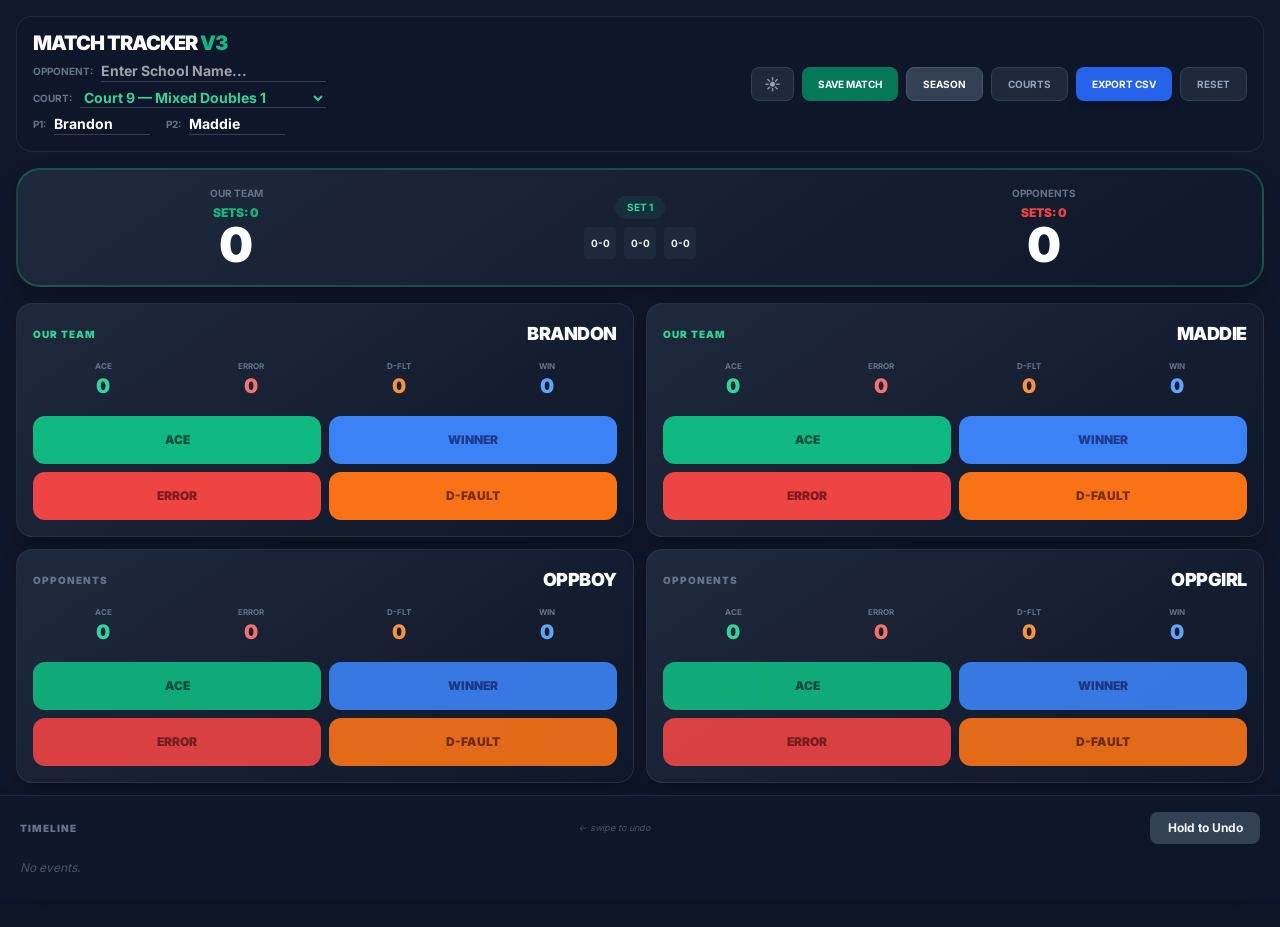
==== commit ef7118d6: "revised undo feature to allow for better edits" ====
--- a/index.html
+++ b/index.html
@@ -71,6 +71,7 @@
         body.outdoor #game-score-them { font-size: 4rem !important; }
         body.outdoor .bottom-bar { background: rgba(0,0,0,0.98) !important; border-color: #333 !important; }
         #outdoor-btn.active { color: #fbbf24; border-color: #fbbf24; }
+        .bottom-bar { padding-bottom: max(1rem, env(safe-area-inset-bottom, 1rem)); }
 
         /* ── Landscape phone layout ────────────────────────────── */
         @media (orientation: landscape) and (max-height: 600px) {
@@ -262,7 +263,7 @@
                 Hold to Undo
             </button>
         </div>
-        <div id="history-feed" class="flex gap-2 overflow-x-auto history-scroll py-2 px-1 text-[10px]">
+        <div id="history-feed" class="flex gap-2 overflow-x-auto history-scroll py-2 px-1 text-xs">
             <span class="text-slate-600 italic">Tracking in progress...</span>
         </div>
     </div>
@@ -416,6 +417,25 @@
             <div class="flex flex-col gap-2">
                 <button onclick="resetMatch()" class="w-full py-4 bg-red-600 text-white rounded-xl font-black text-sm uppercase">Yes, Clear All</button>
                 <button onclick="closeModal()" class="w-full py-3 bg-slate-800 text-slate-300 rounded-xl font-bold text-sm uppercase">Cancel</button>
+            </div>
+        </div>
+    </div>
+
+    <!-- Edit Entry Modal -->
+    <div id="modal-edit-entry" class="hidden fixed inset-0 bg-black/90 backdrop-blur-md z-50 flex flex-col items-center justify-end sm:justify-center p-0 sm:p-4">
+        <div class="bg-slate-900 border border-slate-700 rounded-t-3xl sm:rounded-3xl max-w-sm w-full p-5">
+            <div class="flex items-center justify-between mb-1">
+                <h3 class="text-base font-black text-white uppercase tracking-tight">Edit Entry</h3>
+                <span id="edit-entry-label" class="text-[10px] font-bold text-slate-400 uppercase tracking-wide"></span>
+            </div>
+            <p class="text-[9px] text-slate-500 mb-4 uppercase tracking-widest">Select a new action, then confirm</p>
+            <div id="edit-entry-players" class="space-y-3"></div>
+            <div class="mt-4 flex flex-col gap-2">
+                <button id="edit-entry-confirm" onclick="confirmEditEntry()" disabled
+                    class="w-full py-3.5 bg-slate-700 text-slate-500 rounded-xl font-black text-sm uppercase cursor-not-allowed transition-colors">
+                    Apply Correction
+                </button>
+                <button onclick="closeEditEntryModal()" class="w-full py-3 bg-slate-800 text-slate-400 rounded-xl font-bold text-sm uppercase">Cancel</button>
             </div>
         </div>
     </div>
@@ -550,86 +570,104 @@
                     </div>
 
                     <p class="text-[8px] text-slate-600 font-bold uppercase tracking-widest mb-2">Singles</p>
-                    <div class="flex flex-col gap-1.5 mb-4">
-                        <div class="flex items-center gap-2">
-                            <div class="flex-1 min-w-0">
-                                <span class="text-xs text-slate-400 font-bold block">Court 1</span>
-                                <span class="text-[8px] text-slate-600">Boys Singles 1</span>
+                    <div class="flex flex-col gap-2 mb-4">
+                        <div class="bg-slate-800/40 rounded-xl p-2.5">
+                            <div class="flex items-center gap-2 mb-2">
+                                <div class="flex-1 min-w-0"><span class="text-xs text-slate-400 font-bold block">Court 1</span><span class="text-[8px] text-slate-600">Boys Singles 1</span></div>
+                                <button id="qa-c0-w" onclick="selectCourt(0,'W')" class="w-14 py-2 rounded-lg font-black text-xs bg-slate-800 text-slate-500">W</button>
+                                <button id="qa-c0-l" onclick="selectCourt(0,'L')" class="w-14 py-2 rounded-lg font-black text-xs bg-slate-800 text-slate-500">L</button>
                             </div>
-                            <button id="qa-c0-w" onclick="selectCourt(0,'W')" class="w-14 py-2 rounded-lg font-black text-xs bg-slate-800 text-slate-500">W</button>
-                            <button id="qa-c0-l" onclick="selectCourt(0,'L')" class="w-14 py-2 rounded-lg font-black text-xs bg-slate-800 text-slate-500">L</button>
+                            <input id="qa-cp-0-0" type="text" placeholder="Player name..." class="w-full bg-slate-800 border border-slate-700 rounded-lg px-2 py-1.5 text-xs font-bold text-white placeholder-slate-600 focus:outline-none focus:border-emerald-600">
                         </div>
-                        <div class="flex items-center gap-2">
-                            <div class="flex-1 min-w-0">
-                                <span class="text-xs text-slate-400 font-bold block">Court 2</span>
-                                <span class="text-[8px] text-slate-600">Girls Singles 1</span>
+                        <div class="bg-slate-800/40 rounded-xl p-2.5">
+                            <div class="flex items-center gap-2 mb-2">
+                                <div class="flex-1 min-w-0"><span class="text-xs text-slate-400 font-bold block">Court 2</span><span class="text-[8px] text-slate-600">Girls Singles 1</span></div>
+                                <button id="qa-c1-w" onclick="selectCourt(1,'W')" class="w-14 py-2 rounded-lg font-black text-xs bg-slate-800 text-slate-500">W</button>
+                                <button id="qa-c1-l" onclick="selectCourt(1,'L')" class="w-14 py-2 rounded-lg font-black text-xs bg-slate-800 text-slate-500">L</button>
                             </div>
-                            <button id="qa-c1-w" onclick="selectCourt(1,'W')" class="w-14 py-2 rounded-lg font-black text-xs bg-slate-800 text-slate-500">W</button>
-                            <button id="qa-c1-l" onclick="selectCourt(1,'L')" class="w-14 py-2 rounded-lg font-black text-xs bg-slate-800 text-slate-500">L</button>
+                            <input id="qa-cp-1-0" type="text" placeholder="Player name..." class="w-full bg-slate-800 border border-slate-700 rounded-lg px-2 py-1.5 text-xs font-bold text-white placeholder-slate-600 focus:outline-none focus:border-emerald-600">
                         </div>
-                        <div class="flex items-center gap-2">
-                            <div class="flex-1 min-w-0">
-                                <span class="text-xs text-slate-400 font-bold block">Court 3</span>
-                                <span class="text-[8px] text-slate-600">Boys Singles 2</span>
+                        <div class="bg-slate-800/40 rounded-xl p-2.5">
+                            <div class="flex items-center gap-2 mb-2">
+                                <div class="flex-1 min-w-0"><span class="text-xs text-slate-400 font-bold block">Court 3</span><span class="text-[8px] text-slate-600">Boys Singles 2</span></div>
+                                <button id="qa-c2-w" onclick="selectCourt(2,'W')" class="w-14 py-2 rounded-lg font-black text-xs bg-slate-800 text-slate-500">W</button>
+                                <button id="qa-c2-l" onclick="selectCourt(2,'L')" class="w-14 py-2 rounded-lg font-black text-xs bg-slate-800 text-slate-500">L</button>
                             </div>
-                            <button id="qa-c2-w" onclick="selectCourt(2,'W')" class="w-14 py-2 rounded-lg font-black text-xs bg-slate-800 text-slate-500">W</button>
-                            <button id="qa-c2-l" onclick="selectCourt(2,'L')" class="w-14 py-2 rounded-lg font-black text-xs bg-slate-800 text-slate-500">L</button>
+                            <input id="qa-cp-2-0" type="text" placeholder="Player name..." class="w-full bg-slate-800 border border-slate-700 rounded-lg px-2 py-1.5 text-xs font-bold text-white placeholder-slate-600 focus:outline-none focus:border-emerald-600">
                         </div>
-                        <div class="flex items-center gap-2">
-                            <div class="flex-1 min-w-0">
-                                <span class="text-xs text-slate-400 font-bold block">Court 4</span>
-                                <span class="text-[8px] text-slate-600">Girls Singles 2</span>
+                        <div class="bg-slate-800/40 rounded-xl p-2.5">
+                            <div class="flex items-center gap-2 mb-2">
+                                <div class="flex-1 min-w-0"><span class="text-xs text-slate-400 font-bold block">Court 4</span><span class="text-[8px] text-slate-600">Girls Singles 2</span></div>
+                                <button id="qa-c3-w" onclick="selectCourt(3,'W')" class="w-14 py-2 rounded-lg font-black text-xs bg-slate-800 text-slate-500">W</button>
+                                <button id="qa-c3-l" onclick="selectCourt(3,'L')" class="w-14 py-2 rounded-lg font-black text-xs bg-slate-800 text-slate-500">L</button>
                             </div>
-                            <button id="qa-c3-w" onclick="selectCourt(3,'W')" class="w-14 py-2 rounded-lg font-black text-xs bg-slate-800 text-slate-500">W</button>
-                            <button id="qa-c3-l" onclick="selectCourt(3,'L')" class="w-14 py-2 rounded-lg font-black text-xs bg-slate-800 text-slate-500">L</button>
+                            <input id="qa-cp-3-0" type="text" placeholder="Player name..." class="w-full bg-slate-800 border border-slate-700 rounded-lg px-2 py-1.5 text-xs font-bold text-white placeholder-slate-600 focus:outline-none focus:border-emerald-600">
                         </div>
                     </div>
 
                     <p class="text-[8px] text-slate-600 font-bold uppercase tracking-widest mb-2">Doubles</p>
-                    <div class="flex flex-col gap-1.5 mb-4">
-                        <div class="flex items-center gap-2">
-                            <div class="flex-1 min-w-0">
-                                <span class="text-xs text-slate-400 font-bold block">Court 5</span>
-                                <span class="text-[8px] text-slate-600">Boys Doubles 1</span>
+                    <div class="flex flex-col gap-2 mb-4">
+                        <div class="bg-slate-800/40 rounded-xl p-2.5">
+                            <div class="flex items-center gap-2 mb-2">
+                                <div class="flex-1 min-w-0"><span class="text-xs text-slate-400 font-bold block">Court 5</span><span class="text-[8px] text-slate-600">Boys Doubles 1</span></div>
+                                <button id="qa-c4-w" onclick="selectCourt(4,'W')" class="w-14 py-2 rounded-lg font-black text-xs bg-slate-800 text-slate-500">W</button>
+                                <button id="qa-c4-l" onclick="selectCourt(4,'L')" class="w-14 py-2 rounded-lg font-black text-xs bg-slate-800 text-slate-500">L</button>
                             </div>
-                            <button id="qa-c4-w" onclick="selectCourt(4,'W')" class="w-14 py-2 rounded-lg font-black text-xs bg-slate-800 text-slate-500">W</button>
-                            <button id="qa-c4-l" onclick="selectCourt(4,'L')" class="w-14 py-2 rounded-lg font-black text-xs bg-slate-800 text-slate-500">L</button>
+                            <div class="flex gap-2">
+                                <input id="qa-cp-4-0" type="text" placeholder="Player 1..." class="flex-1 min-w-0 bg-slate-800 border border-slate-700 rounded-lg px-2 py-1.5 text-xs font-bold text-white placeholder-slate-600 focus:outline-none focus:border-emerald-600">
+                                <input id="qa-cp-4-1" type="text" placeholder="Player 2..." class="flex-1 min-w-0 bg-slate-800 border border-slate-700 rounded-lg px-2 py-1.5 text-xs font-bold text-white placeholder-slate-600 focus:outline-none focus:border-emerald-600">
+                            </div>
                         </div>
-                        <div class="flex items-center gap-2">
-                            <div class="flex-1 min-w-0">
-                                <span class="text-xs text-slate-400 font-bold block">Court 6</span>
-                                <span class="text-[8px] text-slate-600">Girls Doubles 1</span>
+                        <div class="bg-slate-800/40 rounded-xl p-2.5">
+                            <div class="flex items-center gap-2 mb-2">
+                                <div class="flex-1 min-w-0"><span class="text-xs text-slate-400 font-bold block">Court 6</span><span class="text-[8px] text-slate-600">Girls Doubles 1</span></div>
+                                <button id="qa-c5-w" onclick="selectCourt(5,'W')" class="w-14 py-2 rounded-lg font-black text-xs bg-slate-800 text-slate-500">W</button>
+                                <button id="qa-c5-l" onclick="selectCourt(5,'L')" class="w-14 py-2 rounded-lg font-black text-xs bg-slate-800 text-slate-500">L</button>
                             </div>
-                            <button id="qa-c5-w" onclick="selectCourt(5,'W')" class="w-14 py-2 rounded-lg font-black text-xs bg-slate-800 text-slate-500">W</button>
-                            <button id="qa-c5-l" onclick="selectCourt(5,'L')" class="w-14 py-2 rounded-lg font-black text-xs bg-slate-800 text-slate-500">L</button>
+                            <div class="flex gap-2">
+                                <input id="qa-cp-5-0" type="text" placeholder="Player 1..." class="flex-1 min-w-0 bg-slate-800 border border-slate-700 rounded-lg px-2 py-1.5 text-xs font-bold text-white placeholder-slate-600 focus:outline-none focus:border-emerald-600">
+                                <input id="qa-cp-5-1" type="text" placeholder="Player 2..." class="flex-1 min-w-0 bg-slate-800 border border-slate-700 rounded-lg px-2 py-1.5 text-xs font-bold text-white placeholder-slate-600 focus:outline-none focus:border-emerald-600">
+                            </div>
                         </div>
-                        <div class="flex items-center gap-2">
-                            <div class="flex-1 min-w-0">
-                                <span class="text-xs text-slate-400 font-bold block">Court 7</span>
-                                <span class="text-[8px] text-slate-600">Boys Doubles 2</span>
+                        <div class="bg-slate-800/40 rounded-xl p-2.5">
+                            <div class="flex items-center gap-2 mb-2">
+                                <div class="flex-1 min-w-0"><span class="text-xs text-slate-400 font-bold block">Court 7</span><span class="text-[8px] text-slate-600">Boys Doubles 2</span></div>
+                                <button id="qa-c6-w" onclick="selectCourt(6,'W')" class="w-14 py-2 rounded-lg font-black text-xs bg-slate-800 text-slate-500">W</button>
+                                <button id="qa-c6-l" onclick="selectCourt(6,'L')" class="w-14 py-2 rounded-lg font-black text-xs bg-slate-800 text-slate-500">L</button>
                             </div>
-                            <button id="qa-c6-w" onclick="selectCourt(6,'W')" class="w-14 py-2 rounded-lg font-black text-xs bg-slate-800 text-slate-500">W</button>
-                            <button id="qa-c6-l" onclick="selectCourt(6,'L')" class="w-14 py-2 rounded-lg font-black text-xs bg-slate-800 text-slate-500">L</button>
+                            <div class="flex gap-2">
+                                <input id="qa-cp-6-0" type="text" placeholder="Player 1..." class="flex-1 min-w-0 bg-slate-800 border border-slate-700 rounded-lg px-2 py-1.5 text-xs font-bold text-white placeholder-slate-600 focus:outline-none focus:border-emerald-600">
+                                <input id="qa-cp-6-1" type="text" placeholder="Player 2..." class="flex-1 min-w-0 bg-slate-800 border border-slate-700 rounded-lg px-2 py-1.5 text-xs font-bold text-white placeholder-slate-600 focus:outline-none focus:border-emerald-600">
+                            </div>
                         </div>
-                        <div class="flex items-center gap-2">
-                            <div class="flex-1 min-w-0">
-                                <span class="text-xs text-slate-400 font-bold block">Court 8</span>
-                                <span class="text-[8px] text-slate-600">Girls Doubles 2</span>
+                        <div class="bg-slate-800/40 rounded-xl p-2.5">
+                            <div class="flex items-center gap-2 mb-2">
+                                <div class="flex-1 min-w-0"><span class="text-xs text-slate-400 font-bold block">Court 8</span><span class="text-[8px] text-slate-600">Girls Doubles 2</span></div>
+                                <button id="qa-c7-w" onclick="selectCourt(7,'W')" class="w-14 py-2 rounded-lg font-black text-xs bg-slate-800 text-slate-500">W</button>
+                                <button id="qa-c7-l" onclick="selectCourt(7,'L')" class="w-14 py-2 rounded-lg font-black text-xs bg-slate-800 text-slate-500">L</button>
                             </div>
-                            <button id="qa-c7-w" onclick="selectCourt(7,'W')" class="w-14 py-2 rounded-lg font-black text-xs bg-slate-800 text-slate-500">W</button>
-                            <button id="qa-c7-l" onclick="selectCourt(7,'L')" class="w-14 py-2 rounded-lg font-black text-xs bg-slate-800 text-slate-500">L</button>
+                            <div class="flex gap-2">
+                                <input id="qa-cp-7-0" type="text" placeholder="Player 1..." class="flex-1 min-w-0 bg-slate-800 border border-slate-700 rounded-lg px-2 py-1.5 text-xs font-bold text-white placeholder-slate-600 focus:outline-none focus:border-emerald-600">
+                                <input id="qa-cp-7-1" type="text" placeholder="Player 2..." class="flex-1 min-w-0 bg-slate-800 border border-slate-700 rounded-lg px-2 py-1.5 text-xs font-bold text-white placeholder-slate-600 focus:outline-none focus:border-emerald-600">
+                            </div>
                         </div>
                     </div>
 
                     <p class="text-[8px] text-emerald-800 font-bold uppercase tracking-widest mb-2">Mixed</p>
-                    <div class="flex flex-col gap-1.5">
-                        <div class="flex items-center gap-2 bg-emerald-950/30 rounded-xl px-3 py-2">
-                            <div class="flex-1 min-w-0">
-                                <span id="qa-c9-label" class="text-xs text-emerald-300 font-bold block">Court 9</span>
-                                <span class="text-[8px] text-emerald-700">Mixed Doubles 1</span>
+                    <div class="flex flex-col gap-2">
+                        <div class="bg-emerald-950/30 border border-emerald-900/40 rounded-xl p-2.5">
+                            <div class="flex items-center gap-2 mb-2">
+                                <div class="flex-1 min-w-0">
+                                    <span id="qa-c9-label" class="text-xs text-emerald-300 font-bold block">Court 9</span>
+                                    <span class="text-[8px] text-emerald-700">Mixed Doubles 1</span>
+                                </div>
+                                <button id="qa-c8-w" onclick="selectCourt(8,'W')" class="w-14 py-2 rounded-lg font-black text-xs bg-slate-800 text-slate-500">W</button>
+                                <button id="qa-c8-l" onclick="selectCourt(8,'L')" class="w-14 py-2 rounded-lg font-black text-xs bg-slate-800 text-slate-500">L</button>
                             </div>
-                            <button id="qa-c8-w" onclick="selectCourt(8,'W')" class="w-14 py-2 rounded-lg font-black text-xs bg-slate-800 text-slate-500">W</button>
-                            <button id="qa-c8-l" onclick="selectCourt(8,'L')" class="w-14 py-2 rounded-lg font-black text-xs bg-slate-800 text-slate-500">L</button>
+                            <div class="flex gap-2">
+                                <input id="qa-cp-8-0" type="text" placeholder="Player 1..." class="flex-1 min-w-0 bg-slate-800 border border-emerald-900/50 rounded-lg px-2 py-1.5 text-xs font-bold text-white placeholder-slate-600 focus:outline-none focus:border-emerald-600">
+                                <input id="qa-cp-8-1" type="text" placeholder="Player 2..." class="flex-1 min-w-0 bg-slate-800 border border-emerald-900/50 rounded-lg px-2 py-1.5 text-xs font-bold text-white placeholder-slate-600 focus:outline-none focus:border-emerald-600">
+                            </div>
                         </div>
                     </div>
                     <p class="text-[9px] text-slate-600 mt-3">Tap W or L for each court played. Overall match result is calculated automatically.</p>
@@ -946,6 +984,156 @@
             updateUI();
         }
 
+        // ── Edit arbitrary history entry ───────────────────────
+        let editingEntryIdx = null;
+        let pendingEdit     = null; // { player, type } once user selects a candidate
+
+        function getSide(player, type) {
+            const isOurs  = player === 'P1' || player === 'P2';
+            const isPoint = type   === 'ace' || type === 'pointWon';
+            return (isOurs === isPoint) ? 'us' : 'them';
+        }
+
+        const EDIT_ACTIONS = [
+            { type:'ace',      label:'Ace',     cls:'ace-btn'   },
+            { type:'pointWon', label:'Winner',  cls:'point-btn' },
+            { type:'fault',    label:'Error',   cls:'fault-btn' },
+            { type:'df',       label:'D-Fault', cls:'df-btn'    },
+        ];
+
+        function renderEditButtons() {
+            const entry     = history[editingEntryIdx];
+            const cfg       = getCourtConfig();
+            const players   = cfg.ourCount === 2 ? ['P1','P2','OppA','OppB'] : ['P1','OppA'];
+            const hasPending = pendingEdit !== null;
+            const pendingIsNew = hasPending &&
+                (pendingEdit.player !== entry.player || pendingEdit.type !== entry.type);
+
+            document.getElementById('edit-entry-players').innerHTML = players.map(player => {
+                const teamLabel = (player === 'P1' || player === 'P2') ? 'Our Team' : 'Opponents';
+                return `<div>
+                    <div class="text-[9px] font-black text-slate-500 uppercase tracking-widest mb-1.5">
+                        ${getDisplayName(player)} <span class="font-normal normal-case text-slate-600">${teamLabel}</span>
+                    </div>
+                    <div class="grid grid-cols-4 gap-1.5">
+                        ${EDIT_ACTIONS.map(a => {
+                            const isOriginal = player === entry.player && a.type === entry.type;
+                            const isPending  = hasPending && player === pendingEdit.player && a.type === pendingEdit.type;
+                            let ring;
+                            if (!pendingIsNew) {
+                                ring = isOriginal ? 'ring-2 ring-white ring-offset-1 ring-offset-slate-900' : 'opacity-50';
+                            } else {
+                                if (isPending)      ring = 'ring-2 ring-amber-400 ring-offset-1 ring-offset-slate-900';
+                                else if (isOriginal) ring = 'opacity-40 ring-1 ring-slate-600';
+                                else                ring = 'opacity-40';
+                            }
+                            return `<button onclick="selectPendingEdit('${player}','${a.type}')"
+                                class="btn-active ${a.cls} py-3 rounded-xl font-black text-[9px] uppercase transition-all ${ring}">
+                                ${a.label}
+                            </button>`;
+                        }).join('')}
+                    </div>
+                </div>`;
+            }).join('');
+
+            const confirmBtn = document.getElementById('edit-entry-confirm');
+            if (pendingIsNew) {
+                confirmBtn.disabled   = false;
+                confirmBtn.className  = 'w-full py-3.5 bg-emerald-600 text-white rounded-xl font-black text-sm uppercase transition-colors';
+            } else {
+                confirmBtn.disabled   = true;
+                confirmBtn.className  = 'w-full py-3.5 bg-slate-700 text-slate-500 rounded-xl font-black text-sm uppercase cursor-not-allowed transition-colors';
+            }
+        }
+
+        function showEditEntryModal(idx) {
+            editingEntryIdx = idx;
+            pendingEdit     = null;
+            const entry     = history[idx];
+            const labelMap  = { ace: 'ACE', pointWon: 'WINNER', fault: 'ERROR', df: 'D-FAULT' };
+            document.getElementById('edit-entry-label').textContent =
+                `${getDisplayName(entry.player)}: ${labelMap[entry.type]}`;
+            renderEditButtons();
+            document.getElementById('modal-edit-entry').classList.remove('hidden');
+        }
+
+        function selectPendingEdit(player, type) {
+            pendingEdit = { player, type };
+            renderEditButtons();
+        }
+
+        function confirmEditEntry() {
+            if (!pendingEdit || editingEntryIdx === null) return;
+            const { player, type } = pendingEdit;
+            const idx = editingEntryIdx;
+            closeEditEntryModal();
+            editHistoryEntry(idx, player, type);
+        }
+
+        function closeEditEntryModal() {
+            document.getElementById('modal-edit-entry').classList.add('hidden');
+            editingEntryIdx = null;
+            pendingEdit     = null;
+        }
+
+        function editHistoryEntry(idx, newPlayer, newType) {
+            const entry   = history[idx];
+            const newSide = getSide(newPlayer, newType);
+            if (newPlayer === entry.player && newType === entry.type) return;
+
+            if (newSide === entry.side) {
+                playerStats[entry.player][entry.type] = Math.max(0, playerStats[entry.player][entry.type] - 1);
+                playerStats[newPlayer][newType]++;
+                history[idx].player = newPlayer;
+                history[idx].type   = newType;
+            } else {
+                const ordered    = [...history].reverse();
+                const replayIdx  = history.length - 1 - idx;
+                ordered[replayIdx] = { ...ordered[replayIdx], player: newPlayer, type: newType, side: newSide };
+                replayHistory(ordered);
+            }
+
+            window.navigator.vibrate && window.navigator.vibrate([20, 10, 20]);
+            updateUI();
+        }
+
+        function replayHistory(entries) {
+            resetScoringOnly();
+            playerStats = {
+                P1:   { ace:0, fault:0, df:0, pointWon:0 },
+                P2:   { ace:0, fault:0, df:0, pointWon:0 },
+                OppA: { ace:0, fault:0, df:0, pointWon:0 },
+                OppB: { ace:0, fault:0, df:0, pointWon:0 }
+            };
+            history = [];
+
+            for (const entry of entries) {
+                if (matchOver) break;
+                const isMatchTiebreak = (currentSetIndex === 2);
+                const isSetTiebreak   = (setScore[currentSetIndex].us === 6 && setScore[currentSetIndex].them === 6 && currentSetIndex < 2);
+                const isTB = isMatchTiebreak || isSetTiebreak;
+
+                playerStats[entry.player][entry.type]++;
+                const result = incrementScore(entry.side);
+
+                let finalRowGameScore, finalRowSetScore;
+                if (result.gameEnded) {
+                    finalRowGameScore = result.finalTally;
+                    finalRowSetScore  = `Set ${result.prevSetIndex + 1}: ${result.finalSetTally}`;
+                } else {
+                    finalRowGameScore = getGameScoreString(gamePoints, isTB);
+                    finalRowSetScore  = `Set ${currentSetIndex + 1}: ${setScore[currentSetIndex].us}-${setScore[currentSetIndex].them}`;
+                }
+
+                history.unshift({
+                    player: entry.player, type: entry.type, side: entry.side,
+                    timestamp: entry.timestamp,
+                    csvGameScore: finalRowGameScore, csvSetScore: finalRowSetScore,
+                    state: JSON.parse(JSON.stringify({ gamePoints, setScore, setsWon, currentSetIndex, matchOver }))
+                });
+            }
+        }
+
         function resetScoringOnly() {
             gamePoints      = { us: 0, them: 0 };
             setScore        = [{ us:0, them:0 }, { us:0, them:0 }, { us:0, them:0 }];
@@ -999,10 +1187,10 @@
             } else {
                 const labelMap = { ace: 'ACE', pointWon: 'WINNER', fault: 'ERROR', df: 'D-FAULT' };
                 const colorMap = { ace: 'text-emerald-400', pointWon: 'text-blue-400', fault: 'text-red-400', df: 'text-orange-400' };
-                feed.innerHTML = history.slice(0, 8).map(h =>
-                    `<div class="flex-shrink-0 bg-slate-800 border border-slate-700 px-3 py-1 rounded-full whitespace-nowrap shadow-sm">` +
+                feed.innerHTML = history.slice(0, 8).map((h, i) =>
+                    `<div onclick="showEditEntryModal(${i})" class="flex-shrink-0 bg-slate-800 border border-slate-700 px-4 py-2.5 rounded-full whitespace-nowrap shadow-sm cursor-pointer active:bg-slate-700 select-none">` +
                     `<span class="font-bold text-white">${getDisplayName(h.player)}:</span> ` +
-                    `<span class="${colorMap[h.type]} font-black uppercase text-[8px]">${labelMap[h.type] || h.type.toUpperCase()}</span></div>`
+                    `<span class="${colorMap[h.type]} font-black uppercase text-[10px]">${labelMap[h.type] || h.type.toUpperCase()}</span></div>`
                 ).join('');
             }
         }
@@ -1435,7 +1623,7 @@
             renderSeasonMain(ghMatchCache || []);
         }
         function switchSeasonStatsTab(tab) {
-            ['overall', 'byopp'].forEach(t => {
+            ['overall', 'byopp', 'stats'].forEach(t => {
                 const panel = document.getElementById('sstab-' + t);
                 const btn   = document.getElementById('sstab-btn-' + t);
                 if (!panel || !btn) return;
@@ -1445,6 +1633,221 @@
                 btn.classList.toggle('text-white',   active);
                 btn.classList.toggle('text-slate-500', !active);
             });
+        }
+
+        function showStatsPlayer(pKey) {
+            ['P1', 'P2'].forEach(k => {
+                const el  = document.getElementById('stats-player-' + k);
+                const btn = document.getElementById('stats-ptoggle-' + k);
+                if (el)  el.classList.toggle('hidden', k !== pKey);
+                if (btn) {
+                    btn.classList.toggle('bg-slate-700',  k === pKey);
+                    btn.classList.toggle('text-white',    k === pKey);
+                    btn.classList.toggle('text-slate-500', k !== pKey);
+                }
+            });
+        }
+
+        function renderStatsCharts(matches) {
+            const chrono = [...matches].reverse();
+            const total  = matches.length;
+            const p1n    = playerNames.P1 || 'P1';
+            const p2n    = playerNames.P2 || 'P2';
+
+            function effResult(m) {
+                if (m.courts) {
+                    const cw = m.courts.filter(c => c.result === 'W').length;
+                    const cl = m.courts.filter(c => c.result === 'L').length;
+                    if (cw > cl) return 'W';
+                    if (cl > cw) return 'L';
+                }
+                return m.result;
+            }
+
+            // ── Section 1: Season Record ──────────────────────────────
+            const wins   = matches.filter(m => effResult(m) === 'W').length;
+            const losses = matches.filter(m => effResult(m) === 'L').length;
+            const pct    = total > 0 ? wins / total : 0;
+            const r = 38, cx = 60, cy = 60, sw = 11;
+            const C  = +(2 * Math.PI * r).toFixed(2);
+            const wA = +(pct * C).toFixed(2);
+            const lA = +(losses / total * C).toFixed(2);
+            const lRot = +(-90 + 360 * pct).toFixed(2);
+
+            const donut =
+                '<svg viewBox="0 0 120 120" width="120" height="120">' +
+                '<circle cx="' + cx + '" cy="' + cy + '" r="' + r + '" fill="none" stroke="#1e293b" stroke-width="' + sw + '"/>' +
+                (wins   > 0 ? '<circle cx="' + cx + '" cy="' + cy + '" r="' + r + '" fill="none" stroke="#10b981" stroke-width="' + sw + '" stroke-dasharray="' + wA + ' ' + C + '" transform="rotate(-90 ' + cx + ' ' + cy + ')"/>' : '') +
+                (losses > 0 ? '<circle cx="' + cx + '" cy="' + cy + '" r="' + r + '" fill="none" stroke="#ef4444" stroke-width="' + sw + '" stroke-dasharray="' + lA + ' ' + C + '" transform="rotate(' + lRot + ' ' + cx + ' ' + cy + ')"/>' : '') +
+                '<text x="' + cx + '" y="' + (cy - 4) + '" text-anchor="middle" font-family="Arial Black,Arial" font-size="20" font-weight="900" fill="white">' + Math.round(pct * 100) + '%</text>' +
+                '<text x="' + cx + '" y="' + (cy + 10) + '" text-anchor="middle" font-family="Arial" font-size="9" fill="#64748b">WIN RATE</text>' +
+                '</svg>';
+
+            const strip = chrono.map(m => {
+                const res = effResult(m);
+                const bg  = res === 'W' ? '#10b981' : res === 'L' ? '#ef4444' : '#475569';
+                return '<div title="' + m.opponent + '" style="width:10px;height:22px;border-radius:3px;background:' + bg + ';flex-shrink:0;"></div>';
+            }).join('');
+
+            const sec1 =
+                '<div class="mb-6">' +
+                '<p class="text-[10px] font-black text-slate-500 uppercase tracking-widest mb-3">Season Record</p>' +
+                '<div class="flex items-center gap-5">' + donut +
+                '<div>' +
+                '<div class="text-3xl font-black text-white leading-none">' + wins + '<span class="text-slate-600 mx-2 text-xl">–</span>' + losses + '</div>' +
+                '<div class="text-[9px] text-slate-500 mt-1">' + total + ' match' + (total !== 1 ? 'es' : '') + '</div>' +
+                '<div class="flex gap-1 mt-3 flex-wrap" style="max-width:180px;">' + strip + '</div>' +
+                '<div class="text-[8px] text-slate-700 mt-1.5">Oldest → Newest</div>' +
+                '</div></div></div>';
+
+            // ── Section 2: Court Performance ──────────────────────────
+            const cMap = {};
+            COURT_CONFIGS.forEach(c => { cMap[c.id] = { w: 0, l: 0, players: {} }; });
+            matches.forEach(m => {
+                if (!m.courts) return;
+                m.courts.forEach(c => {
+                    const key = c.id || (COURT_CONFIGS.find(cfg => cfg.label === c.label)?.id);
+                    if (!key || !cMap[key]) return;
+                    if (c.result === 'W') cMap[key].w++;
+                    else if (c.result === 'L') cMap[key].l++;
+                    if (c.note && c.result) {
+                        c.note.split(' & ').forEach(p => {
+                            p = p.trim();
+                            if (!p) return;
+                            if (!cMap[key].players[p]) cMap[key].players[p] = { w: 0, l: 0 };
+                            if (c.result === 'W') cMap[key].players[p].w++;
+                            else if (c.result === 'L') cMap[key].players[p].l++;
+                        });
+                    }
+                });
+            });
+
+            const courtRows = COURT_CONFIGS.map(c => {
+                const s  = cMap[c.id];
+                const t  = s.w + s.l;
+                const wp = t > 0 ? (s.w / t * 100).toFixed(1) : 0;
+                const lp = t > 0 ? (s.l / t * 100).toFixed(1) : 0;
+                const playerEntries = Object.entries(s.players);
+                const playerLine = playerEntries.map(([name, ps]) => {
+                    const col = ps.w > ps.l ? '#10b981' : ps.l > ps.w ? '#ef4444' : '#94a3b8';
+                    return '<span style="color:' + col + ';font-weight:700;">' + name + '</span>' +
+                           '<span style="color:#475569;"> ' + ps.w + '–' + ps.l + '</span>';
+                }).join('<span style="color:#334155;"> · </span>');
+                return '<div class="mb-3">' +
+                    '<div class="flex items-center gap-2">' +
+                    '<div style="width:54px;flex-shrink:0;">' +
+                    '<span class="text-[10px] text-slate-400 font-bold block leading-tight">' + c.label + '</span>' +
+                    '<span class="text-[8px] text-slate-600 leading-tight">' + c.desc + '</span>' +
+                    '</div>' +
+                    '<div class="flex-1 rounded-full overflow-hidden" style="height:12px;background:#1e293b;">' +
+                    (t > 0
+                        ? '<div class="h-full flex">' +
+                          (s.w > 0 ? '<div style="width:' + wp + '%;background:#10b981;height:100%;"></div>' : '') +
+                          (s.l > 0 ? '<div style="width:' + lp + '%;background:#ef4444;height:100%;"></div>' : '') +
+                          '</div>'
+                        : '') +
+                    '</div>' +
+                    '<div style="width:32px;flex-shrink:0;text-align:right;" class="text-[9px] ' + (t > 0 ? 'text-slate-400' : 'text-slate-700') + '">' +
+                    (t > 0 ? s.w + '–' + s.l : '–') +
+                    '</div></div>' +
+                    (playerEntries.length ? '<div class="text-[8px] mt-1 ml-1" style="padding-left:58px;">' + playerLine + '</div>' : '') +
+                    '</div>';
+            }).join('');
+
+            // Player records across all courts
+            const playerTotals = {};
+            Object.values(cMap).forEach(cs => {
+                Object.entries(cs.players).forEach(([name, ps]) => {
+                    if (!playerTotals[name]) playerTotals[name] = { w: 0, l: 0 };
+                    playerTotals[name].w += ps.w;
+                    playerTotals[name].l += ps.l;
+                });
+            });
+            const playerRecordsHtml = Object.entries(playerTotals)
+                .sort((a, b) => (b[1].w + b[1].l) - (a[1].w + a[1].l))
+                .map(([name, ps]) => {
+                    const rc = ps.w > ps.l ? '#10b981' : ps.l > ps.w ? '#ef4444' : '#64748b';
+                    return '<div class="flex items-center justify-between bg-slate-800/60 rounded-xl px-3 py-2 mb-1.5">' +
+                        '<span class="text-xs font-bold text-white">' + name + '</span>' +
+                        '<span class="text-sm font-black" style="color:' + rc + '">' + ps.w + '–' + ps.l + '</span>' +
+                        '</div>';
+                }).join('');
+
+            const sec2 =
+                '<div class="mb-6">' +
+                '<p class="text-[10px] font-black text-slate-500 uppercase tracking-widest mb-3">Court Performance</p>' +
+                courtRows +
+                (playerRecordsHtml
+                    ? '<p class="text-[10px] font-black text-slate-500 uppercase tracking-widest mt-4 mb-2">Player Records</p>' + playerRecordsHtml
+                    : '') +
+                '</div>';
+
+            // ── Section 3: Player Performance ─────────────────────────
+            const statDefs = [
+                { key: 'ace',      label: 'Aces',         color: '#10b981' },
+                { key: 'pointWon', label: 'Points Won',    color: '#3b82f6' },
+                { key: 'fault',    label: 'Errors',        color: '#ef4444' },
+                { key: 'df',       label: 'Double Faults', color: '#f97316' },
+            ];
+
+            function buildSparklines(pKey, pName) {
+                // playerStats are keyed by display name in the CSV, not by 'P1'/'P2'
+                const pm = chrono.filter(m => m.playerStats && m.playerStats[pName]);
+                if (pm.length === 0) {
+                    return '<p class="text-slate-600 italic text-xs py-3">No stat data for ' + pName + '.</p>';
+                }
+                const W = 300, H = 96, pad = 5, topPad = 18, xLabelH = 28;
+                return statDefs.map(sd => {
+                    const vals   = pm.map(m => m.playerStats[pName][sd.key] || 0);
+                    const maxV   = Math.max(...vals, 1);
+                    const n      = vals.length;
+                    const chartH = H - topPad - pad - xLabelH;
+                    const coords = vals.map((v, i) => ({
+                        x:   n > 1 ? pad + (i / (n - 1)) * (W - pad * 2) : W / 2,
+                        y:   topPad + (1 - v / maxV) * chartH,
+                        v,
+                        opp: (pm[i].opponent || '').split(' ')[0].slice(0, 9)
+                    }));
+                    const pts  = coords.map(p => p.x.toFixed(1) + ',' + p.y.toFixed(1)).join(' ');
+                    const dots = coords.map(p =>
+                        '<circle cx="' + p.x.toFixed(1) + '" cy="' + p.y.toFixed(1) + '" r="3" fill="' + sd.color + '" opacity="0.9"/>' +
+                        '<text x="' + p.x.toFixed(1) + '" y="' + (p.y - 6).toFixed(1) + '" text-anchor="middle" font-family="Arial" font-size="9" font-weight="bold" fill="' + sd.color + '" opacity="0.9">' + p.v + '</text>' +
+                        '<text x="' + p.x.toFixed(1) + '" y="' + (H - xLabelH + 2) + '" transform="rotate(-40 ' + p.x.toFixed(1) + ' ' + (H - xLabelH + 2) + ')" text-anchor="end" font-family="Arial" font-size="8" fill="#64748b">' + p.opp + '</text>'
+                    ).join('');
+                    const last = vals[vals.length - 1];
+                    return '<div class="mb-3">' +
+                        '<div class="flex items-center justify-between mb-1">' +
+                        '<span class="text-[9px] font-bold text-slate-400 uppercase tracking-wide">' + sd.label + '</span>' +
+                        '<span class="text-[9px] font-black" style="color:' + sd.color + '">' + last + '</span>' +
+                        '</div>' +
+                        '<div class="rounded-lg overflow-hidden" style="background:#1e293b;">' +
+                        '<svg viewBox="0 0 ' + W + ' ' + H + '" width="100%" height="auto">' +
+                        (n > 1 ? '<polyline points="' + pts + '" fill="none" stroke="' + sd.color + '" stroke-width="2.5" stroke-linejoin="round" stroke-linecap="round" opacity="0.7"/>' : '') +
+                        dots +
+                        '</svg></div></div>';
+                }).join('');
+            }
+
+            const sec3 =
+                '<div class="mb-6">' +
+                '<div class="flex items-center justify-between mb-3">' +
+                '<p class="text-[10px] font-black text-slate-500 uppercase tracking-widest">Player Performance</p>' +
+                '<div class="flex gap-1">' +
+                '<button id="stats-ptoggle-P1" onclick="showStatsPlayer(\'P1\')" class="text-[9px] font-bold px-2 py-1 rounded-lg bg-slate-700 text-white">' + p1n + '</button>' +
+                '<button id="stats-ptoggle-P2" onclick="showStatsPlayer(\'P2\')" class="text-[9px] font-bold px-2 py-1 rounded-lg text-slate-500">' + p2n + '</button>' +
+                '</div></div>' +
+                '<div class="flex flex-wrap gap-x-4 gap-y-1.5 mb-3 px-0.5">' +
+                '<span class="flex items-center gap-1.5"><span style="width:8px;height:8px;border-radius:50%;background:#10b981;display:inline-block;flex-shrink:0;"></span><span class="text-[8px] text-slate-500">Aces</span></span>' +
+                '<span class="flex items-center gap-1.5"><span style="width:8px;height:8px;border-radius:50%;background:#3b82f6;display:inline-block;flex-shrink:0;"></span><span class="text-[8px] text-slate-500">Points Won</span></span>' +
+                '<span class="flex items-center gap-1.5"><span style="width:8px;height:8px;border-radius:50%;background:#ef4444;display:inline-block;flex-shrink:0;"></span><span class="text-[8px] text-slate-500">Errors</span></span>' +
+                '<span class="flex items-center gap-1.5"><span style="width:8px;height:8px;border-radius:50%;background:#f97316;display:inline-block;flex-shrink:0;"></span><span class="text-[8px] text-slate-500">Double Faults</span></span>' +
+                '</div>' +
+                '<p class="text-[8px] text-slate-600 mb-3">Each dot is one match · Left = oldest, Right = newest · Height = relative count per chart</p>' +
+                '<div id="stats-player-P1">' + buildSparklines('P1', p1n) + '</div>' +
+                '<div id="stats-player-P2" class="hidden">' + buildSparklines('P2', p2n) + '</div>' +
+                '</div>';
+
+            return sec1 + sec2 + sec3;
         }
 
         function renderSeasonMain(ghMatches = []) {
@@ -1490,6 +1893,9 @@
 
             // Helper: render a player-stats table from a { playerName: stats } object
             function buildStatsTable(obj) {
+                if (Object.keys(obj).length === 0) {
+                    return '<p class="text-slate-600 italic text-xs text-center py-3">No stat data recorded yet.</p>';
+                }
                 const rows = Object.keys(obj).map(p => {
                     const t = obj[p];
                     return '<tr class="border-t border-slate-800">' +
@@ -1541,7 +1947,7 @@
                         '<div class="text-slate-600">›</div></div>';
                 }).join('');
 
-            const hasStats = Object.keys(totals).length > 0;
+            const hasStats = matches.length > 0;
 
             // By-opponent HTML — court shown as sub-header within each opponent section
             const byOppHtml = Object.keys(byOpp).map(opp => {
@@ -1564,9 +1970,11 @@
                 '<div class="flex gap-1">' +
                 '<button id="sstab-btn-overall" onclick="switchSeasonStatsTab(\'overall\')" class="text-[9px] font-bold px-2 py-1 rounded-lg bg-slate-700 text-white">Overall</button>' +
                 '<button id="sstab-btn-byopp"   onclick="switchSeasonStatsTab(\'byopp\')"   class="text-[9px] font-bold px-2 py-1 rounded-lg text-slate-500">By Opp.</button>' +
+                '<button id="sstab-btn-stats"   onclick="switchSeasonStatsTab(\'stats\')"   class="text-[9px] font-bold px-2 py-1 rounded-lg text-slate-500">Charts</button>' +
                 '</div></div>' +
                 '<div id="sstab-overall">' + buildStatsTable(totals) + '</div>' +
-                '<div id="sstab-byopp"   class="hidden">' + byOppHtml   + '</div>' +
+                '<div id="sstab-byopp"   class="hidden">' + byOppHtml              + '</div>' +
+                '<div id="sstab-stats"   class="hidden">' + renderStatsCharts(matches) + '</div>' +
                 '</div>';
 
             document.getElementById('season-content').innerHTML =
@@ -1658,6 +2066,7 @@
             // GitHub matches: only admins can edit courts (changes push back to GitHub)
             // Local matches: anyone can edit courts (saved to localStorage)
             const showEditCourts = !m._gh || isAdmin();
+            const hasTimeline = m.timeline && m.timeline.length > 0;
             const actionsHtml = '<div class="flex flex-col gap-1.5 items-end">' +
                 '<button onclick="exportMatchCSV(' + m.id + ')" class="text-blue-400 text-[10px] font-bold bg-blue-500/10 px-3 py-2 rounded-lg">Export CSV</button>' +
                 (isAdmin() ? '<button onclick="showEditMatchModal(' + m.id + ')" class="text-yellow-400 text-[10px] font-bold bg-yellow-500/10 px-3 py-2 rounded-lg">Edit Match</button>' : '') +
@@ -1668,6 +2077,44 @@
                         : '<span class="text-[10px] text-slate-600 italic text-right pr-1">From GitHub</span>')
                     : '<button onclick="confirmDeleteMatch(' + m.id + ')" class="text-red-400 text-[10px] font-bold bg-red-500/10 px-3 py-2 rounded-lg">Delete</button>') +
                 '</div>';
+
+            // Analysis section: tabbed Chart / Timeline when timeline exists, plain Timeline otherwise
+            const chipBtn = (id, onclick, extra, label) =>
+                '<button id="' + id + '" onclick="' + onclick + '" class="px-3 py-1.5 rounded-full text-xs font-bold border ' + extra + '">' + label + '</button>';
+            const scopeBtn = (id, onclick, label) =>
+                '<button id="' + id + '" onclick="' + onclick + '" class="px-3 py-1.5 rounded-lg text-xs font-bold border border-slate-700 text-slate-500 transition-colors">' + label + '</button>';
+
+            const chartPanelHtml = hasTimeline
+                ? '<div id="md-panel-chart">' +
+                  '<div class="mb-3"><p class="text-[9px] text-slate-500 font-bold uppercase tracking-widest mb-2">Players</p>' +
+                  '<div id="pa-player-chips" class="flex flex-wrap gap-1.5"></div></div>' +
+                  '<div class="mb-3"><p class="text-[9px] text-slate-500 font-bold uppercase tracking-widest mb-2">Stats</p>' +
+                  '<div class="flex flex-wrap gap-1.5">' +
+                  chipBtn('pa-stat-ace',      "paTog('stat','ace')",      'border-emerald-700 bg-emerald-800/50 text-emerald-300', 'Ace') +
+                  chipBtn('pa-stat-pointWon', "paTog('stat','pointWon')", 'border-blue-700 bg-blue-800/50 text-blue-300',          'Winner') +
+                  chipBtn('pa-stat-fault',    "paTog('stat','fault')",    'border-red-700 bg-red-800/50 text-red-300',             'Error') +
+                  chipBtn('pa-stat-df',       "paTog('stat','df')",       'border-orange-700 bg-orange-800/50 text-orange-300',    'D-Fault') +
+                  '</div></div>' +
+                  '<div class="mb-3"><p class="text-[9px] text-slate-500 font-bold uppercase tracking-widest mb-2">Scope</p>' +
+                  '<div class="flex gap-1.5 flex-wrap">' +
+                  scopeBtn('pa-scope-all',  "paSetScope('all')",  'All')   +
+                  scopeBtn('pa-scope-set1', "paSetScope('set1')", 'Set 1') +
+                  scopeBtn('pa-scope-set2', "paSetScope('set2')", 'Set 2') +
+                  scopeBtn('pa-scope-set3', "paSetScope('set3')", 'Set 3') +
+                  '</div></div>' +
+                  '<div id="pa-game-row" class="mb-3 hidden"><p class="text-[9px] text-slate-500 font-bold uppercase tracking-widest mb-2">Game</p>' +
+                  '<div id="pa-game-chips" class="flex flex-wrap gap-1.5"></div></div>' +
+                  '<div id="pa-chart" class="mt-1"></div>' +
+                  '</div>' +
+                  '<div id="md-panel-timeline" class="hidden">' + timelineHtml + '</div>'
+                : '<div>' + timelineHtml + '</div>';
+
+            const tabsHtml = hasTimeline
+                ? '<div class="flex gap-2 mb-4">' +
+                  '<button id="md-tab-chart"    onclick="switchMdTab(\'chart\')"    class="px-3 py-1.5 rounded-lg text-xs font-bold border border-slate-700 bg-slate-700 text-white    transition-colors">Chart</button>' +
+                  '<button id="md-tab-timeline" onclick="switchMdTab(\'timeline\')" class="px-3 py-1.5 rounded-lg text-xs font-bold border border-slate-700 text-slate-500 transition-colors">Timeline</button>' +
+                  '</div>'
+                : '';
 
             document.getElementById('season-content').innerHTML =
                 '<div class="flex items-start justify-between mb-5">' +
@@ -1688,8 +2135,214 @@
                 '<th class="py-2 px-2 font-bold text-orange-400 text-center">D-Flt</th>' +
                 '<th class="py-2 px-2 font-bold text-blue-400 text-center">Win</th>' +
                 '</tr></thead><tbody>' + statRows + '</tbody></table></div>' +
-                '<h3 class="text-[10px] font-black text-slate-500 uppercase tracking-widest mb-3">Timeline</h3>' +
-                '<div>' + timelineHtml + '</div>';
+                '<h3 class="text-[10px] font-black text-slate-500 uppercase tracking-widest mb-3">' + (hasTimeline ? 'Analysis' : 'Timeline') + '</h3>' +
+                tabsHtml +
+                chartPanelHtml;
+
+            if (hasTimeline) initPointAnalysis(m);
+        }
+
+        // ── Point Analysis ────────────────────────────────────────
+        let paMatchId        = null;
+        let paTaggedEvents   = [];
+        let paPlayers        = {};   // { playerName: bool }
+        let paStats          = { ace: true, pointWon: true, fault: true, df: true };
+        let paScope          = 'all';  // 'all' | 'set1' | 'set2' | 'set3'
+        let paGame           = 'all';  // 'all' | <number>
+        let _paPlayerList    = [];     // ordered list of player names
+
+        const PA_LABELS = { ace: 'Ace', pointWon: 'Winner', fault: 'Error', df: 'D-Fault' };
+        const PA_BG     = { ace: 'bg-emerald-500', pointWon: 'bg-blue-500', fault: 'bg-red-500', df: 'bg-orange-500' };
+        const PA_TEXT   = { ace: 'text-emerald-400', pointWon: 'text-blue-400', fault: 'text-red-400', df: 'text-orange-400' };
+
+        // Player chip colour pairs: [text class, bg class]
+        const PA_PLAYER_STYLES = [
+            ['text-purple-300', 'border-purple-700', 'bg-purple-800/50'],
+            ['text-pink-300',   'border-pink-700',   'bg-pink-800/50'],
+            ['text-cyan-300',   'border-cyan-700',   'bg-cyan-800/50'],
+            ['text-amber-300',  'border-amber-700',  'bg-amber-800/50'],
+        ];
+
+        function paTagTimeline(timeline) {
+            const events = [...timeline].reverse(); // oldest first
+            let curSet = null, curGame = 1, afterGameWon = false;
+            return events.map(h => {
+                const sm  = (h.csvSetScore || '').match(/Set\s+(\d+)/i);
+                const set = sm ? parseInt(sm[1]) : 1;
+                if (set !== curSet) {
+                    curSet = set; curGame = 1; afterGameWon = false;
+                } else if (afterGameWon) {
+                    curGame++; afterGameWon = false;
+                }
+                afterGameWon = (h.csvGameScore === 'Game Won');
+                return { ...h, set, game: curGame };
+            });
+        }
+
+        function switchMdTab(tab) {
+            ['chart', 'timeline'].forEach(t => {
+                const panel = document.getElementById('md-panel-' + t);
+                const btn   = document.getElementById('md-tab-' + t);
+                if (panel) panel.classList.toggle('hidden', t !== tab);
+                if (btn) {
+                    btn.classList.toggle('bg-slate-700', t === tab);
+                    btn.classList.toggle('text-white',   t === tab);
+                    btn.classList.toggle('text-slate-500', t !== tab);
+                }
+            });
+        }
+
+        function initPointAnalysis(m) {
+            paMatchId = m.id;
+            paStats   = { ace: true, pointWon: true, fault: true, df: true };
+            paScope   = 'all';
+            paGame    = 'all';
+
+            paTaggedEvents = paTagTimeline(m.timeline);
+
+            // Collect players in order of first appearance, then sort: our players before opponents
+            _paPlayerList = [];
+            paTaggedEvents.forEach(h => { if (!_paPlayerList.includes(h.player)) _paPlayerList.push(h.player); });
+            _paPlayerList.sort((a, b) => {
+                const aOpp = a.toLowerCase().startsWith('opp') ? 1 : 0;
+                const bOpp = b.toLowerCase().startsWith('opp') ? 1 : 0;
+                return aOpp - bOpp; // our players (0) sort before opponents (1)
+            });
+            paPlayers = {};
+            _paPlayerList.forEach(p => { paPlayers[p] = true; });
+
+            // Player chips
+            document.getElementById('pa-player-chips').innerHTML = _paPlayerList.map((p, i) => {
+                const [tc, bc, bgc] = PA_PLAYER_STYLES[i % PA_PLAYER_STYLES.length];
+                return '<button id="pa-p-' + i + '" onclick="paTog(\'player\',' + i + ')"' +
+                       ' class="px-3 py-1.5 rounded-full text-xs font-bold border ' + tc + ' ' + bc + ' ' + bgc + ' transition-opacity">' + p + '</button>';
+            }).join('');
+
+            // Stat chips — all active on load
+            Object.keys(paStats).forEach(s => paUpdateStatChip(s));
+
+            // Scope — reset to 'all'
+            ['all','set1','set2','set3'].forEach(s => paSyncScopeBtn(s, s === 'all'));
+
+            document.getElementById('pa-game-row').classList.add('hidden');
+            renderPointAnalysis();
+        }
+
+        function paTog(type, idx) {
+            if (type === 'player') {
+                const p = _paPlayerList[idx];
+                paPlayers[p] = !paPlayers[p];
+                const btn = document.getElementById('pa-p-' + idx);
+                if (btn) btn.classList.toggle('opacity-30', !paPlayers[p]);
+            } else {
+                paStats[idx] = !paStats[idx];
+                paUpdateStatChip(idx);
+            }
+            renderPointAnalysis();
+        }
+
+        function paUpdateStatChip(stat) {
+            const btn = document.getElementById('pa-stat-' + stat);
+            if (btn) btn.classList.toggle('opacity-30', !paStats[stat]);
+        }
+
+        function paSetScope(scope) {
+            paScope = scope;
+            paGame  = 'all';
+            ['all','set1','set2','set3'].forEach(s => paSyncScopeBtn(s, s === scope));
+            renderPointAnalysis();
+        }
+
+        function paSyncScopeBtn(id, active) {
+            const btn = document.getElementById('pa-scope-' + id);
+            if (!btn) return;
+            btn.classList.toggle('bg-slate-700', active);
+            btn.classList.toggle('text-white',   active);
+            btn.classList.toggle('text-slate-500', !active);
+        }
+
+        function paSetGame(game) {
+            paGame = game;
+            renderPointAnalysis();
+        }
+
+        function renderPointAnalysis() {
+            const setNum = paScope === 'all' ? null : parseInt(paScope.replace('set', ''));
+            const gameRow = document.getElementById('pa-game-row');
+
+            // Build / hide game picker
+            if (!setNum || setNum === 3) {
+                gameRow.classList.add('hidden');
+            } else {
+                const gamesInSet = [...new Set(
+                    paTaggedEvents.filter(h => h.set === setNum).map(h => h.game)
+                )].sort((a, b) => a - b);
+
+                const chip = (label, val) =>
+                    '<button onclick="paSetGame(' + JSON.stringify(val) + ')"' +
+                    ' class="px-2.5 py-1 rounded-lg text-xs font-bold border border-slate-700 transition-colors ' +
+                    (paGame === val ? 'bg-slate-700 text-white' : 'text-slate-500') + '">' + label + '</button>';
+
+                document.getElementById('pa-game-chips').innerHTML =
+                    chip('All', 'all') +
+                    gamesInSet.map(g => chip('G' + g, g)).join('');
+                gameRow.classList.remove('hidden');
+            }
+
+            // Filter events
+            const events = paTaggedEvents.filter(h => {
+                if (!paPlayers[h.player]) return false;
+                if (!paStats[h.type])     return false;
+                if (setNum && h.set !== setNum) return false;
+                if (paGame !== 'all' && h.game !== paGame) return false;
+                return true;
+            });
+
+            const visPlayers = _paPlayerList.filter(p => paPlayers[p]);
+            const visStats   = ['ace','pointWon','fault','df'].filter(s => paStats[s]);
+
+            if (!visPlayers.length || !visStats.length) {
+                document.getElementById('pa-chart').innerHTML =
+                    '<p class="text-slate-600 italic text-sm text-center py-6">Select at least one player and one stat.</p>';
+                return;
+            }
+
+            // Count per player × stat
+            const counts = {};
+            visPlayers.forEach(p => { counts[p] = {}; visStats.forEach(s => { counts[p][s] = 0; }); });
+            events.forEach(h => {
+                if (counts[h.player] && counts[h.player][h.type] !== undefined) counts[h.player][h.type]++;
+            });
+
+            const maxVal = Math.max(1, ...visPlayers.flatMap(p => visStats.map(s => counts[p][s])));
+
+            // Render horizontal bar rows per player
+            const html = visPlayers.map(p =>
+                '<div class="mb-5">' +
+                '<p class="text-xs font-black text-white mb-2">' + p + '</p>' +
+                visStats.map(s => {
+                    const count = counts[p][s];
+                    const pct   = (count / maxVal * 100).toFixed(1);
+                    return '<div class="flex items-center gap-2 mb-1.5">' +
+                        '<span class="text-[9px] ' + PA_TEXT[s] + ' font-bold w-12 text-right flex-shrink-0">' + PA_LABELS[s] + '</span>' +
+                        '<div class="flex-1 bg-slate-800 rounded-full h-3 overflow-hidden">' +
+                        '<div class="h-full rounded-full ' + PA_BG[s] + '" style="width:' + pct + '%"></div>' +
+                        '</div>' +
+                        '<span class="text-[10px] text-white font-black w-5 text-right flex-shrink-0">' + count + '</span>' +
+                        '</div>';
+                }).join('') +
+                '</div>'
+            ).join('');
+
+            const scopeLabel = paScope === 'all'  ? 'entire match'
+                             : setNum === 3        ? 'set 3 tiebreak'
+                             : paGame !== 'all'    ? 'set ' + setNum + ' · game ' + paGame
+                             :                      'set ' + setNum;
+            const total = events.length;
+
+            document.getElementById('pa-chart').innerHTML = html +
+                '<p class="text-[9px] text-slate-600 text-center mt-1">' +
+                total + ' point' + (total !== 1 ? 's' : '') + ' · ' + scopeLabel + '</p>';
         }
 
         // ── Edit Match ────────────────────────────────────────────
@@ -1937,10 +2590,28 @@
             if (!m) return;
             qaEditMatchId = matchId;
             qaCourtSelections = [null, null, null, null, null, null, null, null, null];
+            // Reset all player name inputs
+            for (let i = 0; i < 9; i++) {
+                for (let j = 0; j < 2; j++) {
+                    const el = document.getElementById('qa-cp-' + i + '-' + j);
+                    if (el) el.value = '';
+                }
+            }
             // Pre-fill from override (GitHub) or stored courts (local)
             const existingCourts = m._gh ? (loadCourtOverrides()[matchId] || m.courts) : m.courts;
             if (existingCourts) {
-                existingCourts.forEach((c, i) => { qaCourtSelections[i] = c.result; });
+                existingCourts.forEach(c => {
+                    // Look up by id or label so order in the array doesn't matter
+                    const idx = QA_COURT_DEFS.findIndex(d => d.id === c.id || d.label === c.label);
+                    if (idx === -1) return;
+                    qaCourtSelections[idx] = c.result;
+                    if (c.note) {
+                        c.note.split(' & ').forEach((name, j) => {
+                            const el = document.getElementById('qa-cp-' + idx + '-' + j);
+                            if (el) el.value = name;
+                        });
+                    }
+                });
             }
             document.getElementById('qa-modal-title').innerText  = m.opponent + ' — Courts';
             document.getElementById('qa-header-fields').classList.add('hidden');
@@ -1956,14 +2627,21 @@
         }
 
         async function submitQuickAdd() {
-            const courts = QA_COURT_DEFS.map((def, i) => ({
-                id:     def.id,
-                label:  def.label,
-                desc:   def.desc,
-                type:   def.type,
-                note:   def.note || null,
-                result: qaCourtSelections[i]
-            }));
+            const courts = QA_COURT_DEFS.map((def, i) => {
+                const names = [];
+                for (let j = 0; j < 2; j++) {
+                    const el = document.getElementById('qa-cp-' + i + '-' + j);
+                    if (el && el.value.trim()) names.push(el.value.trim());
+                }
+                return {
+                    id:     def.id,
+                    label:  def.label,
+                    desc:   def.desc,
+                    type:   def.type,
+                    note:   names.length ? names.join(' & ') : null,
+                    result: qaCourtSelections[i]
+                };
+            });
 
             const played = courts.filter(c => c.result !== null);
             const won    = played.filter(c => c.result === 'W').length;
@@ -2155,8 +2833,11 @@
 
                 if (section === 'courts') {
                     if (cells[0] === 'Court' || !cells[0]) continue;
+                    const courtLabel = cells[0];
+                    const matchedCfg = COURT_CONFIGS.find(cfg => cfg.label === courtLabel);
                     courts.push({
-                        label:  cells[0],
+                        id:     matchedCfg ? matchedCfg.id : undefined,
+                        label:  courtLabel,
                         desc:   cells[1] || '',
                         type:   cells[2] || 'singles',
                         note:   cells[3] || null,
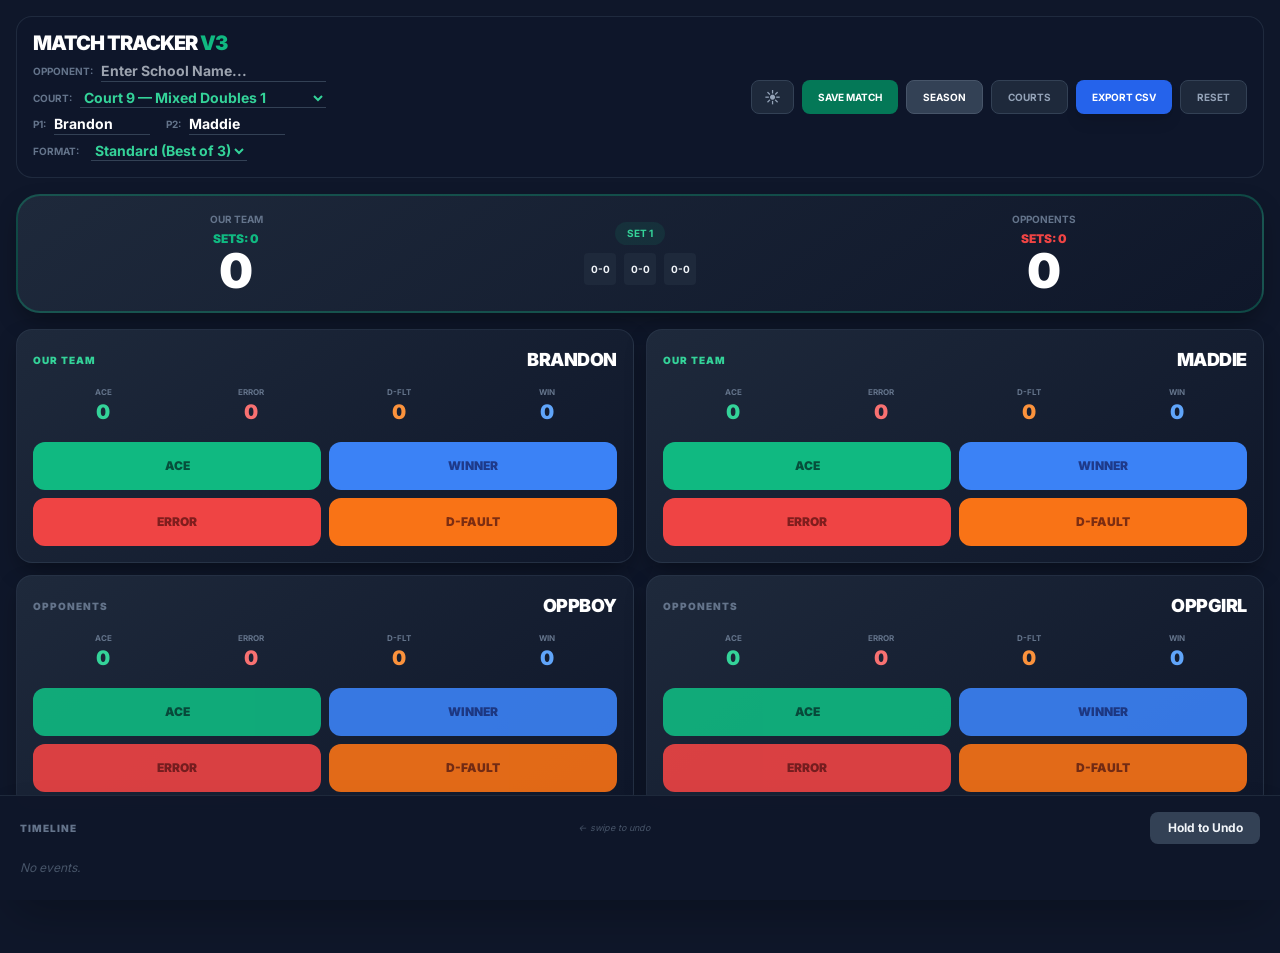
==== commit e44713c8: "added ability to select set formats; options are standard(best of 3) and pro set (8 games w/ 7 or 10" ====
--- a/index.html
+++ b/index.html
@@ -1,4 +1,4 @@
-<!DOCTYPE html>
+﻿<!DOCTYPE html>
 <html lang="en">
 <head>
     <meta charset="UTF-8">
@@ -127,6 +127,22 @@
                         <span class="text-[10px] font-bold text-slate-500 uppercase flex-shrink-0">P2:</span>
                         <input id="p2-input" type="text" placeholder="Player name" value="Maddie" oninput="onPlayerNameChange()"
                                class="bg-transparent border-b border-slate-700 text-sm font-bold text-white focus:outline-none focus:border-emerald-500 w-24">
+                    </div>
+                </div>
+                <div class="flex items-center gap-3 mt-1.5">
+                    <span class="text-[10px] font-bold text-slate-500 uppercase flex-shrink-0">Format:</span>
+                    <select id="scoring-method-select" onchange="onScoringMethodChange()"
+                            class="bg-transparent border-b border-slate-700 text-sm font-bold text-emerald-400 focus:outline-none focus:border-emerald-500 transition-colors">
+                        <option value="standard">Standard (Best of 3)</option>
+                        <option value="pro-set">Pro Set</option>
+                    </select>
+                    <div id="pro-set-tb-row" style="display:none" class="flex items-center gap-1">
+                        <span class="text-[10px] font-bold text-slate-500 uppercase flex-shrink-0">TB:</span>
+                        <select id="pro-set-tb-select" onchange="onProSetTbChange()"
+                                class="bg-transparent border-b border-slate-700 text-sm font-bold text-emerald-400 focus:outline-none focus:border-emerald-500 transition-colors">
+                            <option value="7">7pt</option>
+                            <option value="10">10pt</option>
+                        </select>
                     </div>
                 </div>
             </div>
@@ -810,6 +826,9 @@
         }
 
         // ── State ─────────────────────────────────────────────────
+        let scoringMethod = 'standard'; // 'standard' | 'pro-set'
+        let proSetTiebreakPoints = 7;   // 7 or 10
+
         let gamePoints = { us: 0, them: 0 };
         let setScore = [
             { us: 0, them: 0 },
@@ -834,6 +853,18 @@
         function toggleOutdoor() {
             document.body.classList.toggle('outdoor');
             document.getElementById('outdoor-btn').classList.toggle('active');
+        }
+
+        function onScoringMethodChange() {
+            scoringMethod = document.getElementById('scoring-method-select').value;
+            document.getElementById('pro-set-tb-row').style.display = scoringMethod === 'pro-set' ? 'flex' : 'none';
+            history = [];
+            resetScoringOnly();
+            updateUI();
+        }
+
+        function onProSetTbChange() {
+            proSetTiebreakPoints = parseInt(document.getElementById('pro-set-tb-select').value, 10);
         }
 
         // ── 5. Hold-to-confirm Undo ───────────────────────────────
@@ -876,9 +907,9 @@
         function handlePoint(player, actionType, sideWinner) {
             if (matchOver) return;
 
-            const isMatchTiebreak = (currentSetIndex === 2);
-            const isSetTiebreak = (setScore[currentSetIndex].us === 6 && setScore[currentSetIndex].them === 6 && currentSetIndex < 2);
-            const isTB = isMatchTiebreak || isSetTiebreak;
+            const isTB = scoringMethod === 'pro-set'
+                ? (setScore[0].us === 8 && setScore[0].them === 8)
+                : ((setScore[currentSetIndex].us === 6 && setScore[currentSetIndex].them === 6 && currentSetIndex < 2) || currentSetIndex === 2);
 
             playerStats[player][actionType]++;
             const result = incrementScore(sideWinner);
@@ -905,26 +936,35 @@
 
         function incrementScore(side) {
             const otherSide = side === 'us' ? 'them' : 'us';
-            const isSetTiebreak   = (setScore[currentSetIndex].us === 6 && setScore[currentSetIndex].them === 6 && currentSetIndex < 2);
-            const isMatchTiebreak = (currentSetIndex === 2);
-            const isTB = isMatchTiebreak || isSetTiebreak;
+            let isTB, tbTarget;
+
+            if (scoringMethod === 'pro-set') {
+                isTB     = setScore[0].us === 8 && setScore[0].them === 8;
+                tbTarget = proSetTiebreakPoints;
+            } else {
+                const isSetTiebreak   = (setScore[currentSetIndex].us === 6 && setScore[currentSetIndex].them === 6 && currentSetIndex < 2);
+                const isMatchTiebreak = (currentSetIndex === 2);
+                isTB     = isSetTiebreak || isMatchTiebreak;
+                tbTarget = isMatchTiebreak ? 10 : 7;
+            }
+
             let result = { gameEnded: false };
 
             if (isTB) {
                 gamePoints[side]++;
-                const target = isMatchTiebreak ? 10 : 7;
-                if (isMatchTiebreak) {
-                    setScore[currentSetIndex][side]    = gamePoints[side];
-                    setScore[currentSetIndex][otherSide] = gamePoints[otherSide];
-                }
-                if (gamePoints[side] >= target && (gamePoints[side] - gamePoints[otherSide] >= 2)) {
+                // Standard match tiebreak: mirror live points into setScore for display
+                if (scoringMethod === 'standard' && currentSetIndex === 2) {
+                    setScore[2][side]    = gamePoints[side];
+                    setScore[2][otherSide] = gamePoints[otherSide];
+                }
+                if (gamePoints[side] >= tbTarget && (gamePoints[side] - gamePoints[otherSide] >= 2)) {
                     result = winGame(side, true);
                 }
             } else {
                 if (gamePoints[side] === 3) {
-                    if (gamePoints[otherSide] < 3)      result = winGame(side, false);
-                    else if (gamePoints[otherSide] === 3) gamePoints[side] = 4;
-                    else if (gamePoints[otherSide] === 4) gamePoints[otherSide] = 3;
+                    if (gamePoints[otherSide] < 3)        result = winGame(side, false);
+                    else if (gamePoints[otherSide] === 3)  gamePoints[side] = 4;
+                    else if (gamePoints[otherSide] === 4)  gamePoints[otherSide] = 3;
                 } else if (gamePoints[side] === 4) {
                     result = winGame(side, false);
                 } else {
@@ -936,11 +976,11 @@
 
         function winGame(side, isTB) {
             const otherSide = side === 'us' ? 'them' : 'us';
-            const isMatchTiebreak = (currentSetIndex === 2);
+            const isStdMatchTiebreak = (scoringMethod === 'standard' && currentSetIndex === 2);
             const finalTally = isTB ? `${gamePoints.us}-${gamePoints.them}` : "Game Won";
             const prevSetIndex = currentSetIndex;
 
-            if (!isMatchTiebreak) setScore[currentSetIndex][side]++;
+            if (!isStdMatchTiebreak) setScore[currentSetIndex][side]++;
             else setScore[currentSetIndex][side] = gamePoints[side];
 
             const finalSetTally = `${setScore[currentSetIndex].us}-${setScore[currentSetIndex].them}`;
@@ -949,10 +989,11 @@
             const gamesWon  = setScore[currentSetIndex][side];
             const gamesLost = setScore[currentSetIndex][otherSide];
 
-            if (isMatchTiebreak) {
-                winSet(side);
-            } else if ((gamesWon >= 6 && (gamesWon - gamesLost >= 2)) || gamesWon === 7) {
-                winSet(side);
+            if (scoringMethod === 'pro-set') {
+                if (isTB || (gamesWon >= 8 && gamesWon - gamesLost >= 2)) winSet(side);
+            } else {
+                if (isStdMatchTiebreak) winSet(side);
+                else if ((gamesWon >= 6 && (gamesWon - gamesLost >= 2)) || gamesWon === 7) winSet(side);
             }
 
             return { gameEnded: true, finalTally, finalSetTally, prevSetIndex };
@@ -960,11 +1001,15 @@
 
         function winSet(side) {
             setsWon[side]++;
-            if (setsWon[side] === 2) matchOver = true;
-            else if (setsWon.us + setsWon.them < 3) {
-                currentSetIndex++;
-                if (currentSetIndex > 2) matchOver = true;
-            } else matchOver = true;
+            if (scoringMethod === 'pro-set') {
+                matchOver = true;
+            } else {
+                if (setsWon[side] === 2) matchOver = true;
+                else if (setsWon.us + setsWon.them < 3) {
+                    currentSetIndex++;
+                    if (currentSetIndex > 2) matchOver = true;
+                } else matchOver = true;
+            }
         }
 
         function undo() {
@@ -1109,9 +1154,9 @@
 
             for (const entry of entries) {
                 if (matchOver) break;
-                const isMatchTiebreak = (currentSetIndex === 2);
-                const isSetTiebreak   = (setScore[currentSetIndex].us === 6 && setScore[currentSetIndex].them === 6 && currentSetIndex < 2);
-                const isTB = isMatchTiebreak || isSetTiebreak;
+                const isTB = scoringMethod === 'pro-set'
+                    ? (setScore[0].us === 8 && setScore[0].them === 8)
+                    : ((setScore[currentSetIndex].us === 6 && setScore[currentSetIndex].them === 6 && currentSetIndex < 2) || currentSetIndex === 2);
 
                 playerStats[entry.player][entry.type]++;
                 const result = incrementScore(entry.side);
@@ -1162,20 +1207,35 @@
             document.getElementById('oppb-card').style.display  = isDoubles ? '' : 'none';
             document.getElementById('p2-input-row').style.display = isDoubles ? '' : 'none';
 
-            const isTiebreak = (setScore[currentSetIndex].us === 6 && setScore[currentSetIndex].them === 6) || currentSetIndex === 2;
+            const isTiebreak = scoringMethod === 'pro-set'
+                ? (setScore[0].us === 8 && setScore[0].them === 8)
+                : ((setScore[currentSetIndex].us === 6 && setScore[currentSetIndex].them === 6) || currentSetIndex === 2);
             document.getElementById('game-score-us').innerText   = isTiebreak ? gamePoints.us   : (SCORE_LABELS[gamePoints.us]   || "0");
             document.getElementById('game-score-them').innerText = isTiebreak ? gamePoints.them : (SCORE_LABELS[gamePoints.them] || "0");
 
-            document.getElementById('sets-us').innerText    = `SETS: ${setsWon.us}`;
-            document.getElementById('sets-them').innerText  = `SETS: ${setsWon.them}`;
-            document.getElementById('set1-score').innerText = `${setScore[0].us}-${setScore[0].them}`;
-            document.getElementById('set2-score').innerText = `${setScore[1].us}-${setScore[1].them}`;
-            document.getElementById('set3-score').innerText = `${setScore[2].us}-${setScore[2].them}`;
+            if (scoringMethod === 'pro-set') {
+                document.getElementById('sets-us').innerText    = `GAMES: ${setScore[0].us}`;
+                document.getElementById('sets-them').innerText  = `GAMES: ${setScore[0].them}`;
+                document.getElementById('set1-score').innerText = `${setScore[0].us}-${setScore[0].them}`;
+                document.getElementById('set2-score').style.display = 'none';
+                document.getElementById('set3-score').style.display = 'none';
+            } else {
+                document.getElementById('sets-us').innerText    = `SETS: ${setsWon.us}`;
+                document.getElementById('sets-them').innerText  = `SETS: ${setsWon.them}`;
+                document.getElementById('set1-score').innerText = `${setScore[0].us}-${setScore[0].them}`;
+                document.getElementById('set2-score').innerText = `${setScore[1].us}-${setScore[1].them}`;
+                document.getElementById('set3-score').innerText = `${setScore[2].us}-${setScore[2].them}`;
+                document.getElementById('set2-score').style.display = '';
+                document.getElementById('set3-score').style.display = '';
+            }
 
             const statusEl = document.getElementById('match-status');
             if (matchOver) {
                 statusEl.innerText   = "Match Over";
                 statusEl.className   = "bg-white text-slate-900 text-[10px] px-3 py-1 rounded-full font-black uppercase mb-2";
+            } else if (scoringMethod === 'pro-set') {
+                statusEl.innerText   = isTiebreak ? `Tiebreak (${proSetTiebreakPoints}pt)` : "Pro Set";
+                statusEl.className   = "bg-emerald-500/10 text-emerald-400 text-[10px] px-3 py-1 rounded-full font-bold uppercase mb-2";
             } else {
                 statusEl.innerText   = currentSetIndex === 2 ? "Match Tiebreak" : `Set ${currentSetIndex + 1}`;
                 statusEl.className   = "bg-emerald-500/10 text-emerald-400 text-[10px] px-3 py-1 rounded-full font-bold uppercase mb-2";
@@ -1210,12 +1270,19 @@
             const ourLabel = cfg.ourCount === 2
                 ? `${playerNames.P1} / ${playerNames.P2}`
                 : playerNames.P1;
-            let csv = `\uFEFFTennis Match Report,Date: ${date},Opponent: ${school},Court: ${cfg.label} — ${cfg.desc}\n\n`;
+            const formatLabel = scoringMethod === 'pro-set' ? `,Format: Pro Set (${proSetTiebreakPoints}pt TB)` : '';
+            let csv = `﻿Tennis Match Report,Date: ${date},Opponent: ${school},Court: ${cfg.label} — ${cfg.desc}${formatLabel}\n\n`;
 
             csv += `Final Score Summary\n`;
-            csv += `Team,Sets Won,Set 1,Set 2,Set 3 (10pt TB)\n`;
-            csv += `Our Team (${ourLabel}),${setsWon.us},${formatCsvCell(setScore[0].us+'-'+setScore[0].them)},${formatCsvCell(setScore[1].us+'-'+setScore[1].them)},${formatCsvCell(setScore[2].us+'-'+setScore[2].them)}\n`;
-            csv += `${school},${setsWon.them},${formatCsvCell(setScore[0].them+'-'+setScore[0].us)},${formatCsvCell(setScore[1].them+'-'+setScore[1].us)},${formatCsvCell(setScore[2].them+'-'+setScore[2].us)}\n\n`;
+            if (scoringMethod === 'pro-set') {
+                csv += `Team,Score\n`;
+                csv += `Our Team (${ourLabel}),${formatCsvCell(setScore[0].us+'-'+setScore[0].them)}\n`;
+                csv += `${school},${formatCsvCell(setScore[0].them+'-'+setScore[0].us)}\n\n`;
+            } else {
+                csv += `Team,Sets Won,Set 1,Set 2,Set 3 (10pt TB)\n`;
+                csv += `Our Team (${ourLabel}),${setsWon.us},${formatCsvCell(setScore[0].us+'-'+setScore[0].them)},${formatCsvCell(setScore[1].us+'-'+setScore[1].them)},${formatCsvCell(setScore[2].us+'-'+setScore[2].them)}\n`;
+                csv += `${school},${setsWon.them},${formatCsvCell(setScore[0].them+'-'+setScore[0].us)},${formatCsvCell(setScore[1].them+'-'+setScore[1].us)},${formatCsvCell(setScore[2].them+'-'+setScore[2].us)}\n\n`;
+            }
 
             csv += `Player Stats\n`;
             csv += `Player,Aces,Errors,Double-Faults,Winners\n`;
@@ -1359,7 +1426,28 @@
                     updateAdminBtn();
                     return { ok: false, error: 'Token rejected — admin mode disabled' };
                 }
-                if (res.status === 422) return { ok: false, error: 'File already exists on GitHub' };
+                if (res.status === 422) {
+                    // File already exists — fetch its SHA and overwrite
+                    const getRes = await fetch(
+                        `https://api.github.com/repos/${GH_OWNER}/${GH_REPO}/contents/${GH_FOLDER}/${filename}`,
+                        { headers: { 'Authorization': `token ${token}` } }
+                    );
+                    if (!getRes.ok) return { ok: false, error: `Could not fetch existing file SHA (${getRes.status})` };
+                    const existing = await getRes.json();
+                    const overwriteRes = await fetch(
+                        `https://api.github.com/repos/${GH_OWNER}/${GH_REPO}/contents/${GH_FOLDER}/${filename}`,
+                        {
+                            method: 'PUT',
+                            headers: { 'Authorization': `token ${token}`, 'Content-Type': 'application/json' },
+                            body: JSON.stringify({
+                                message: `Update match: ${matchRecord.opponent} (${matchRecord.date})`,
+                                content: encoded,
+                                sha: existing.sha
+                            })
+                        }
+                    );
+                    return { ok: overwriteRes.ok, error: overwriteRes.ok ? null : `GitHub error ${overwriteRes.status}` };
+                }
                 return { ok: res.ok, error: res.ok ? null : `GitHub error ${res.status}` };
             } catch (e) {
                 return { ok: false, error: e.message };
@@ -1524,9 +1612,14 @@
         // ── Save Match ────────────────────────────────────────────
         function showSaveMatchModal() {
             const opponent = document.getElementById('opp-school').value.trim() || 'Unknown Opponent';
-            const setStr   = setScore
-                .filter(s => s.us > 0 || s.them > 0)
-                .map(s => `${s.us}-${s.them}`).join(', ') || '0-0';
+            let setStr;
+            if (scoringMethod === 'pro-set') {
+                setStr = `${setScore[0].us}-${setScore[0].them} (Pro Set)`;
+            } else {
+                setStr = setScore
+                    .filter(s => s.us > 0 || s.them > 0)
+                    .map(s => `${s.us}-${s.them}`).join(', ') || '0-0';
+            }
             document.getElementById('save-match-desc').innerText = `vs. ${opponent} (${setStr})`;
             // Court selections carry forward from the live tracker — just sync the labels and button states
             const c9Label = document.getElementById('sm-c9-label');
@@ -1575,6 +1668,8 @@
                 result,
                 courtId,
                 courtLabel:  `${cfg.label} — ${cfg.desc}`,
+                scoringMethod,
+                ...(scoringMethod === 'pro-set' ? { proSetTiebreakPoints } : {}),
                 setsWon:     { ...setsWon },
                 setScores:   setScore.map(s => ({ ...s })),
                 courts:      courtsPlayed.length > 0 ? courts : null,
@@ -1868,8 +1963,17 @@
             document.getElementById('season-title').innerText = 'Season';
             document.getElementById('season-back-btn').classList.add('hidden');
 
-            const wins   = matches.filter(m => m.result === 'W').length;
-            const losses = matches.filter(m => m.result === 'L').length;
+            function courtResult(m) {
+                if (m.courts) {
+                    const cw = m.courts.filter(c => c.result === 'W').length;
+                    const cl = m.courts.filter(c => c.result === 'L').length;
+                    if (cw > cl) return 'W';
+                    if (cl > cw) return 'L';
+                }
+                return m.result;
+            }
+            const wins   = matches.filter(m => courtResult(m) === 'W').length;
+            const losses = matches.filter(m => courtResult(m) === 'L').length;
 
             // Aggregate season totals — collect all player names dynamically
             const totals = {};
